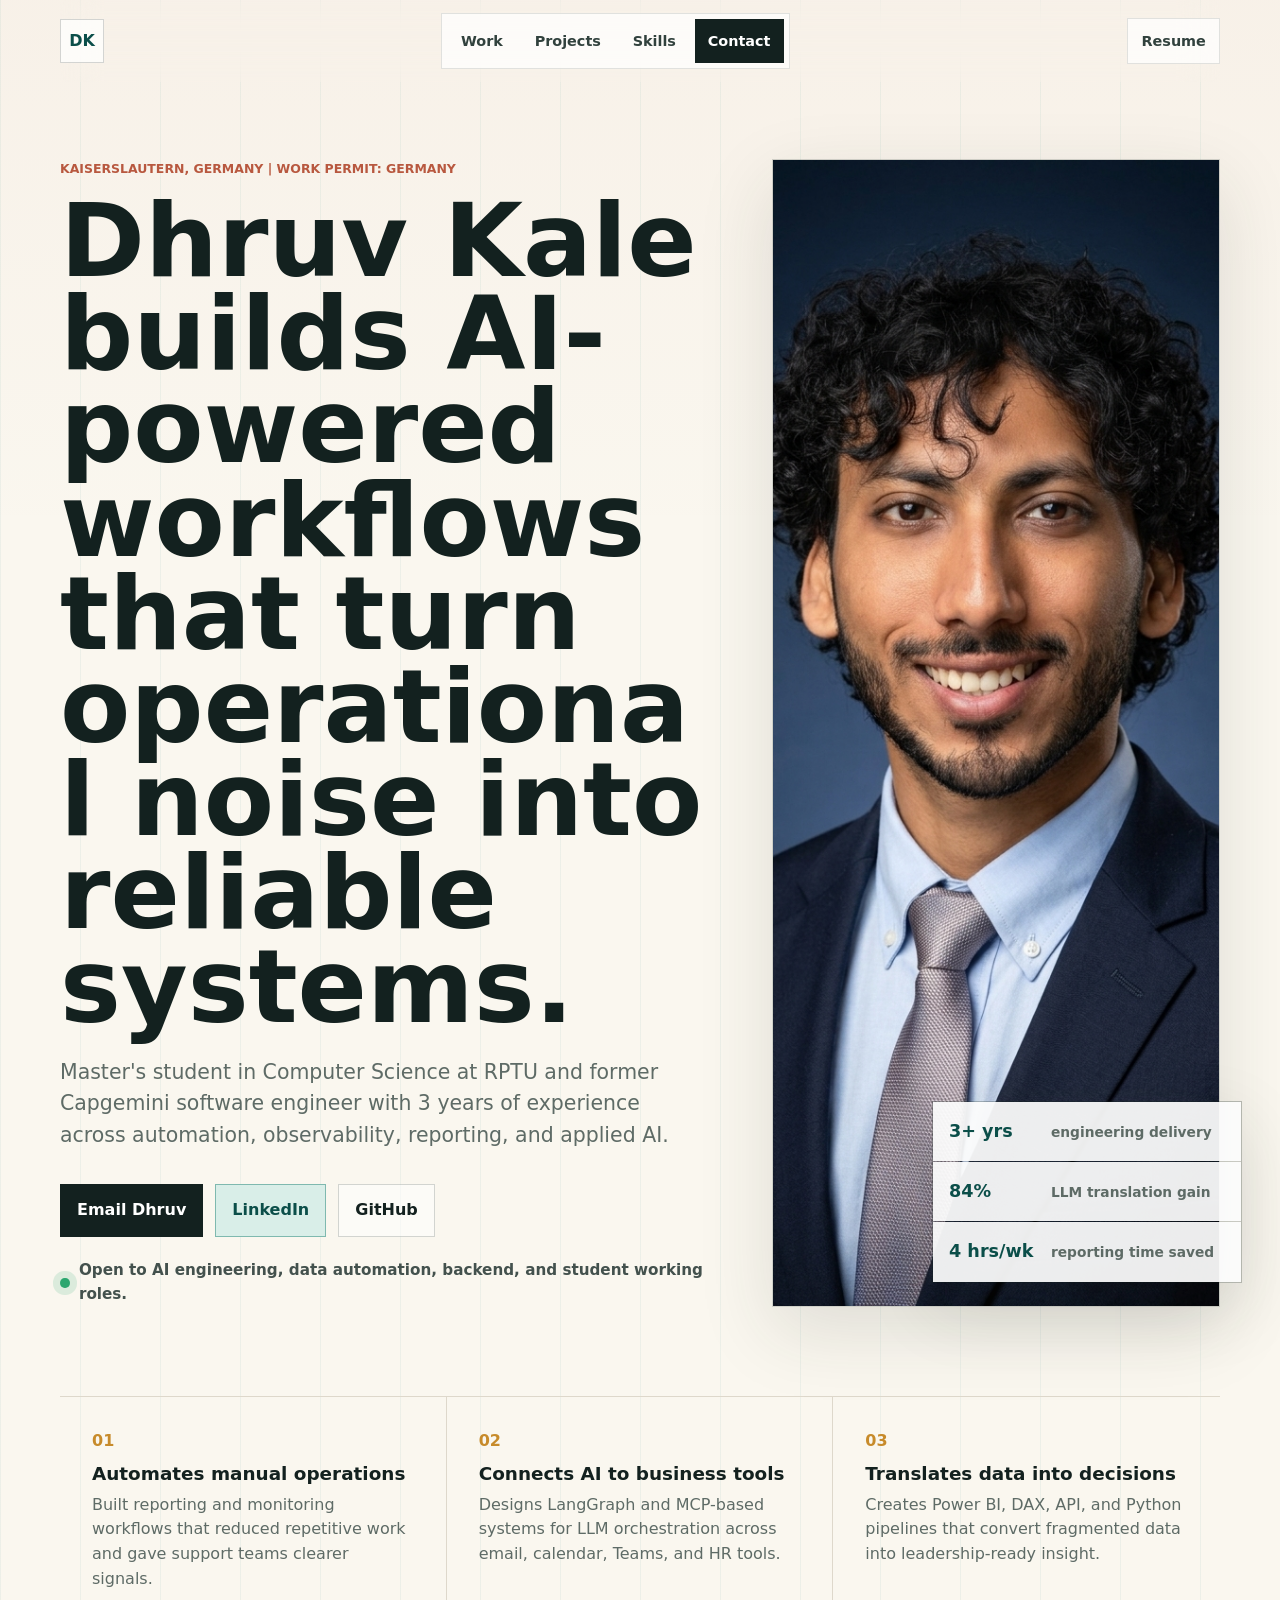
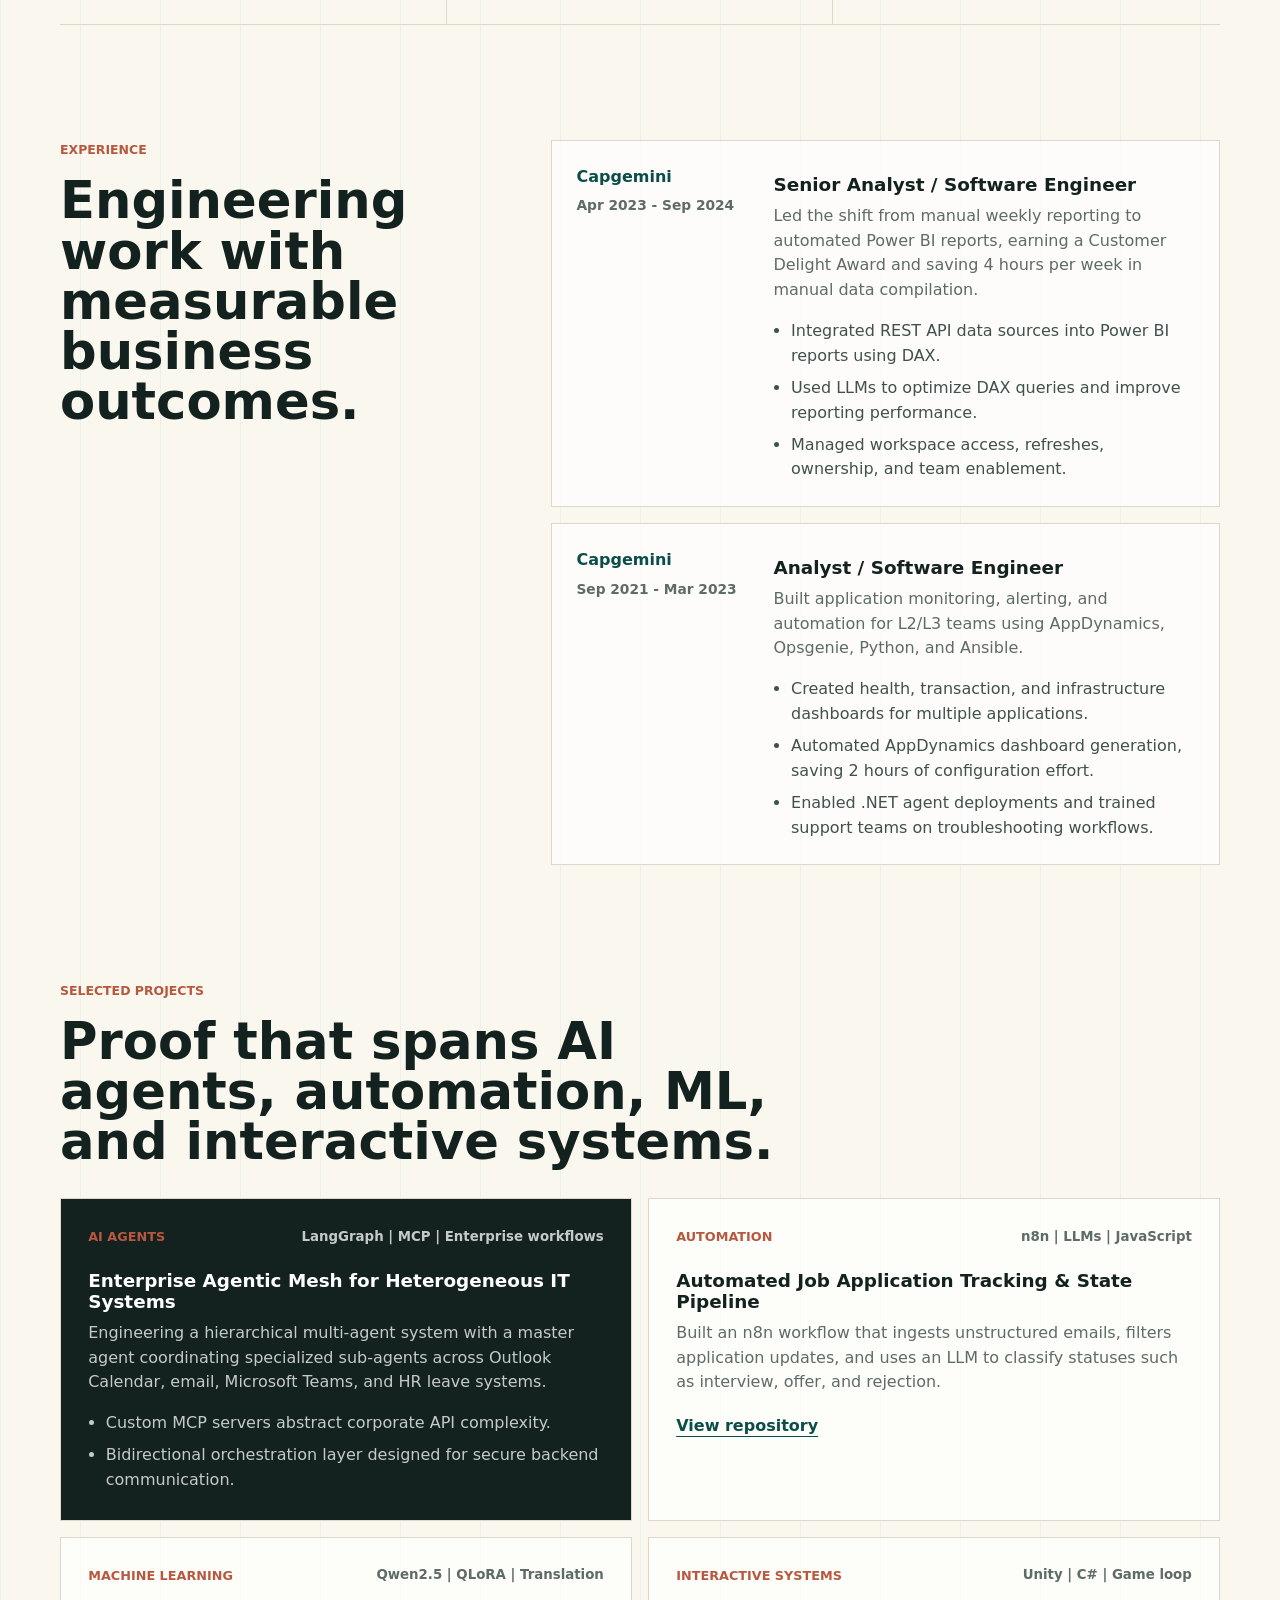
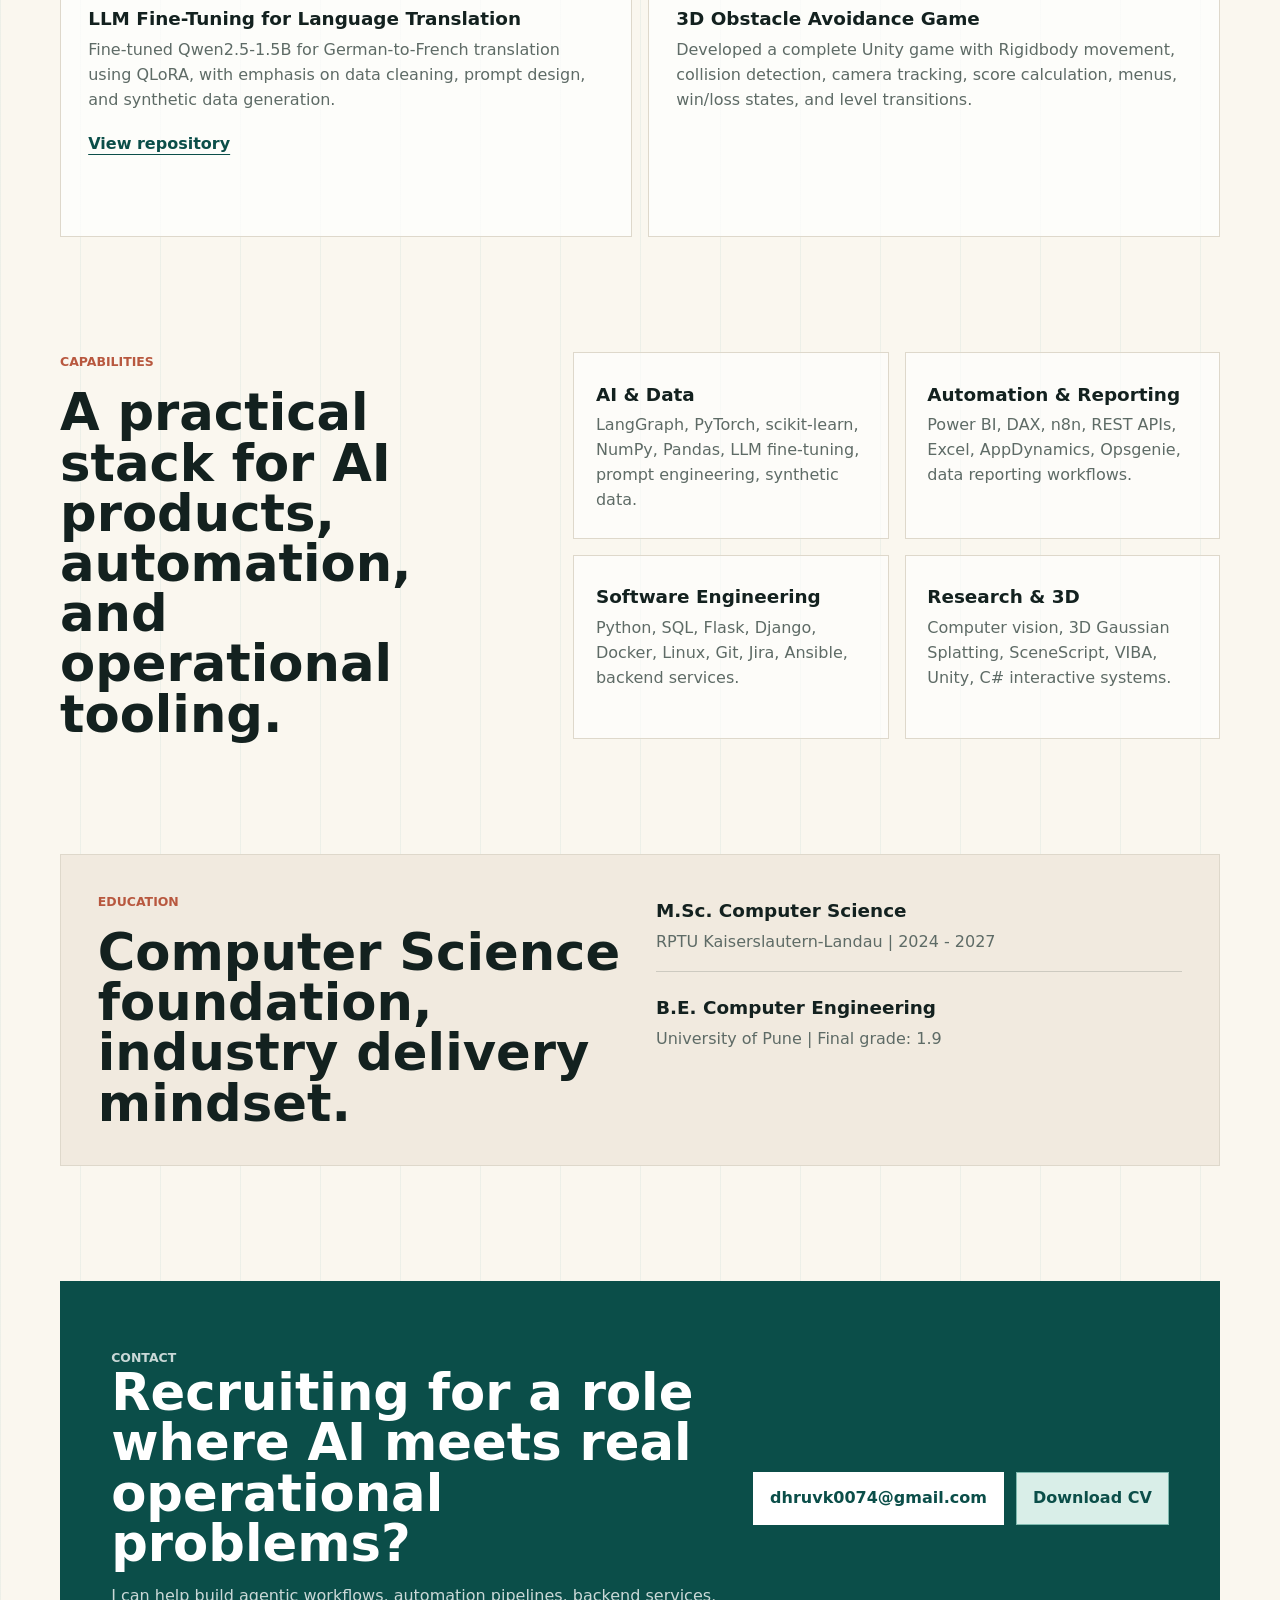
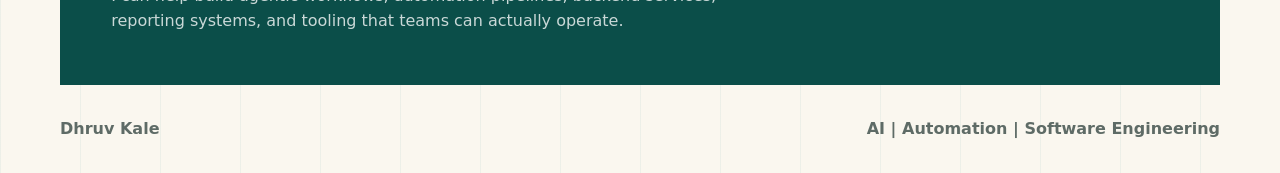
==== index.html @ b2b1ef91 "Add files via upload" ====
<!doctype html>
<html lang="en">
  <head>
    <meta charset="utf-8" />
    <meta name="viewport" content="width=device-width, initial-scale=1" />
    <meta
      name="description"
      content="Dhruv Kale portfolio: AI, automation, data reporting, and software engineering projects for recruiter review."
    />
    <title>Dhruv Kale | AI & Software Engineer</title>
    <link rel="stylesheet" href="./styles.css" />
  </head>
  <body>
    <header class="site-header">
      <a class="brand" href="#top" aria-label="Dhruv Kale home">
        <span>DK</span>
      </a>
      <nav class="nav-links" aria-label="Primary navigation">
        <a href="#work">Work</a>
        <a href="#projects">Projects</a>
        <a href="#skills">Skills</a>
        <a href="#contact">Contact</a>
      </nav>
      <a class="header-action" href="./assets/Dhruv_Kale_CV.pdf" download>Resume</a>
    </header>

    <main id="top">
      <section class="hero" aria-labelledby="hero-title">
        <div class="hero-copy">
          <p class="eyebrow">Kaiserslautern, Germany | Work permit: Germany</p>
          <h1 id="hero-title">Dhruv Kale builds AI-powered workflows that turn operational noise into reliable systems.</h1>
          <p class="hero-summary">
            Master's student in Computer Science at RPTU and former Capgemini software engineer with
            3 years of experience across automation, observability, reporting, and applied AI.
          </p>
          <div class="hero-actions" aria-label="Contact and portfolio actions">
            <a class="button primary" href="mailto:dhruvk0074@gmail.com">Email Dhruv</a>
            <a class="button secondary" href="https://www.linkedin.com/in/dhruv-kale99" target="_blank" rel="noreferrer">LinkedIn</a>
            <a class="button ghost" href="https://github.com/dhruvkale17" target="_blank" rel="noreferrer">GitHub</a>
          </div>
          <div class="availability">
            <span class="status-dot" aria-hidden="true"></span>
            Open to AI engineering, data automation, backend, and student working roles.
          </div>
        </div>

        <div class="hero-visual" aria-label="Portrait of Dhruv Kale">
          <img src="./assets/dhruv-kale-headshot.png" alt="Dhruv Kale professional portrait" />
          <div class="proof-strip" aria-label="Professional highlights">
            <div>
              <strong>3+ yrs</strong>
              <span>engineering delivery</span>
            </div>
            <div>
              <strong>84%</strong>
              <span>LLM translation gain</span>
            </div>
            <div>
              <strong>4 hrs/wk</strong>
              <span>reporting time saved</span>
            </div>
          </div>
        </div>
      </section>

      <section class="value-band" aria-label="Recruiter fit">
        <article>
          <span>01</span>
          <h2>Automates manual operations</h2>
          <p>Built reporting and monitoring workflows that reduced repetitive work and gave support teams clearer signals.</p>
        </article>
        <article>
          <span>02</span>
          <h2>Connects AI to business tools</h2>
          <p>Designs LangGraph and MCP-based systems for LLM orchestration across email, calendar, Teams, and HR tools.</p>
        </article>
        <article>
          <span>03</span>
          <h2>Translates data into decisions</h2>
          <p>Creates Power BI, DAX, API, and Python pipelines that convert fragmented data into leadership-ready insight.</p>
        </article>
      </section>

      <section id="work" class="section split-section">
        <div class="section-heading">
          <p class="eyebrow">Experience</p>
          <h2>Engineering work with measurable business outcomes.</h2>
        </div>
        <div class="timeline">
          <article class="timeline-item">
            <div class="timeline-meta">
              <span>Capgemini</span>
              <time>Apr 2023 - Sep 2024</time>
            </div>
            <div>
              <h3>Senior Analyst / Software Engineer</h3>
              <p>
                Led the shift from manual weekly reporting to automated Power BI reports, earning a
                Customer Delight Award and saving 4 hours per week in manual data compilation.
              </p>
              <ul>
                <li>Integrated REST API data sources into Power BI reports using DAX.</li>
                <li>Used LLMs to optimize DAX queries and improve reporting performance.</li>
                <li>Managed workspace access, refreshes, ownership, and team enablement.</li>
              </ul>
            </div>
          </article>
          <article class="timeline-item">
            <div class="timeline-meta">
              <span>Capgemini</span>
              <time>Sep 2021 - Mar 2023</time>
            </div>
            <div>
              <h3>Analyst / Software Engineer</h3>
              <p>
                Built application monitoring, alerting, and automation for L2/L3 teams using
                AppDynamics, Opsgenie, Python, and Ansible.
              </p>
              <ul>
                <li>Created health, transaction, and infrastructure dashboards for multiple applications.</li>
                <li>Automated AppDynamics dashboard generation, saving 2 hours of configuration effort.</li>
                <li>Enabled .NET agent deployments and trained support teams on troubleshooting workflows.</li>
              </ul>
            </div>
          </article>
        </div>
      </section>

      <section id="projects" class="section">
        <div class="section-heading compact">
          <p class="eyebrow">Selected projects</p>
          <h2>Proof that spans AI agents, automation, ML, and interactive systems.</h2>
        </div>
        <div class="project-grid">
          <article class="project-card featured">
            <div class="project-topline">
              <span>AI Agents</span>
              <small>LangGraph | MCP | Enterprise workflows</small>
            </div>
            <h3>Enterprise Agentic Mesh for Heterogeneous IT Systems</h3>
            <p>
              Engineering a hierarchical multi-agent system with a master agent coordinating specialized
              sub-agents across Outlook Calendar, email, Microsoft Teams, and HR leave systems.
            </p>
            <ul>
              <li>Custom MCP servers abstract corporate API complexity.</li>
              <li>Bidirectional orchestration layer designed for secure backend communication.</li>
            </ul>
          </article>

          <article class="project-card">
            <div class="project-topline">
              <span>Automation</span>
              <small>n8n | LLMs | JavaScript</small>
            </div>
            <h3>Automated Job Application Tracking & State Pipeline</h3>
            <p>
              Built an n8n workflow that ingests unstructured emails, filters application updates,
              and uses an LLM to classify statuses such as interview, offer, and rejection.
            </p>
            <a href="https://github.com/dhruvkale17/Automated-Job-Application-Tracking-n8n-AI" target="_blank" rel="noreferrer">View repository</a>
          </article>

          <article class="project-card">
            <div class="project-topline">
              <span>Machine Learning</span>
              <small>Qwen2.5 | QLoRA | Translation</small>
            </div>
            <h3>LLM Fine-Tuning for Language Translation</h3>
            <p>
              Fine-tuned Qwen2.5-1.5B for German-to-French translation using QLoRA, with emphasis on
              data cleaning, prompt design, and synthetic data generation.
            </p>
            <a href="https://github.com/dhruvkale17/Fine-tuning-LLM-for-language-translation" target="_blank" rel="noreferrer">View repository</a>
          </article>

          <article class="project-card">
            <div class="project-topline">
              <span>Interactive Systems</span>
              <small>Unity | C# | Game loop</small>
            </div>
            <h3>3D Obstacle Avoidance Game</h3>
            <p>
              Developed a complete Unity game with Rigidbody movement, collision detection, camera
              tracking, score calculation, menus, win/loss states, and level transitions.
            </p>
          </article>
        </div>
      </section>

      <section id="skills" class="section skills-section">
        <div class="section-heading">
          <p class="eyebrow">Capabilities</p>
          <h2>A practical stack for AI products, automation, and operational tooling.</h2>
        </div>
        <div class="skills-grid" aria-label="Skill groups">
          <article>
            <h3>AI & Data</h3>
            <p>LangGraph, PyTorch, scikit-learn, NumPy, Pandas, LLM fine-tuning, prompt engineering, synthetic data.</p>
          </article>
          <article>
            <h3>Automation & Reporting</h3>
            <p>Power BI, DAX, n8n, REST APIs, Excel, AppDynamics, Opsgenie, data reporting workflows.</p>
          </article>
          <article>
            <h3>Software Engineering</h3>
            <p>Python, SQL, Flask, Django, Docker, Linux, Git, Jira, Ansible, backend services.</p>
          </article>
          <article>
            <h3>Research & 3D</h3>
            <p>Computer vision, 3D Gaussian Splatting, SceneScript, VIBA, Unity, C# interactive systems.</p>
          </article>
        </div>
      </section>

      <section class="section education-section">
        <div class="education-panel">
          <div>
            <p class="eyebrow">Education</p>
            <h2>Computer Science foundation, industry delivery mindset.</h2>
          </div>
          <div class="education-list">
            <article>
              <h3>M.Sc. Computer Science</h3>
              <p>RPTU Kaiserslautern-Landau | 2024 - 2027</p>
            </article>
            <article>
              <h3>B.E. Computer Engineering</h3>
              <p>University of Pune | Final grade: 1.9</p>
            </article>
          </div>
        </div>
      </section>

      <section id="contact" class="contact-section">
        <div>
          <p class="eyebrow">Contact</p>
          <h2>Recruiting for a role where AI meets real operational problems?</h2>
          <p>
            I can help build agentic workflows, automation pipelines, backend services, reporting systems,
            and tooling that teams can actually operate.
          </p>
        </div>
        <div class="contact-actions">
          <a class="button primary" href="mailto:dhruvk0074@gmail.com">dhruvk0074@gmail.com</a>
          <a class="button secondary" href="./assets/Dhruv_Kale_CV.pdf" download>Download CV</a>
        </div>
      </section>
    </main>

    <footer class="site-footer">
      <span>Dhruv Kale</span>
      <span>AI | Automation | Software Engineering</span>
    </footer>

    <script src="./script.js"></script>
  </body>
</html>
---- styles.css ----
:root {
  --ink: #13211f;
  --muted: #5e6b66;
  --paper: #faf7ef;
  --panel: #ffffff;
  --line: #ded8cb;
  --teal: #0f766e;
  --teal-dark: #0b4e49;
  --clay: #b8583f;
  --gold: #c78b2b;
  --mint: #d9eee8;
  --shadow: 0 24px 70px rgba(38, 46, 42, 0.13);
}

* {
  box-sizing: border-box;
}

html {
  scroll-behavior: smooth;
}

body {
  margin: 0;
  font-family: system-ui, -apple-system, BlinkMacSystemFont, "Segoe UI", sans-serif;
  color: var(--ink);
  background:
    linear-gradient(90deg, rgba(15, 118, 110, 0.055) 1px, transparent 1px),
    linear-gradient(180deg, rgba(184, 88, 63, 0.04), transparent 34rem),
    var(--paper);
  background-size: 80px 80px, auto, auto;
  line-height: 1.55;
}

a {
  color: inherit;
  text-decoration: none;
}

img {
  display: block;
  max-width: 100%;
}

.site-header {
  position: sticky;
  top: 0;
  z-index: 20;
  display: flex;
  align-items: center;
  justify-content: space-between;
  gap: 1rem;
  width: min(1160px, calc(100% - 32px));
  min-height: 72px;
  margin: 0 auto;
  padding: 0.8rem 0;
  backdrop-filter: blur(18px);
}

.brand {
  display: grid;
  place-items: center;
  width: 44px;
  height: 44px;
  border: 1px solid rgba(19, 33, 31, 0.18);
  background: rgba(255, 255, 255, 0.74);
  font-weight: 800;
  color: var(--teal-dark);
}

.nav-links {
  display: flex;
  align-items: center;
  gap: 0.35rem;
  padding: 0.35rem;
  border: 1px solid rgba(19, 33, 31, 0.12);
  background: rgba(255, 255, 255, 0.72);
}

.nav-links a,
.header-action {
  padding: 0.65rem 0.82rem;
  font-size: 0.9rem;
  font-weight: 700;
  color: #31413d;
}

.nav-links a.active,
.nav-links a:hover,
.header-action:hover {
  background: var(--ink);
  color: white;
}

.header-action {
  border: 1px solid rgba(19, 33, 31, 0.12);
  background: rgba(255, 255, 255, 0.72);
}

.hero {
  display: grid;
  grid-template-columns: minmax(0, 1.1fr) minmax(320px, 0.76fr);
  gap: clamp(2rem, 5vw, 5.5rem);
  align-items: center;
  width: min(1160px, calc(100% - 32px));
  min-height: calc(100vh - 72px);
  margin: 0 auto;
  padding: clamp(2rem, 6vw, 5.5rem) 0 clamp(3rem, 7vw, 6rem);
}

.eyebrow {
  margin: 0 0 1rem;
  color: var(--clay);
  font-size: 0.78rem;
  font-weight: 800;
  letter-spacing: 0;
  text-transform: uppercase;
}

h1,
h2,
h3,
p {
  overflow-wrap: anywhere;
}

h1 {
  max-width: 820px;
  margin: 0;
  font-size: clamp(3rem, 8vw, 6.9rem);
  line-height: 0.91;
  letter-spacing: 0;
}

.hero-summary {
  max-width: 690px;
  margin: 1.5rem 0 0;
  color: var(--muted);
  font-size: clamp(1.04rem, 1.7vw, 1.28rem);
}

.hero-actions,
.contact-actions {
  display: flex;
  flex-wrap: wrap;
  gap: 0.75rem;
  margin-top: 2rem;
}

.button {
  display: inline-flex;
  align-items: center;
  justify-content: center;
  min-height: 48px;
  padding: 0.82rem 1rem;
  border: 1px solid var(--ink);
  font-weight: 800;
  transition: transform 180ms ease, box-shadow 180ms ease, background 180ms ease;
}

.button:hover {
  transform: translateY(-2px);
  box-shadow: 0 14px 34px rgba(19, 33, 31, 0.13);
}

.button.primary {
  background: var(--ink);
  color: white;
}

.button.secondary {
  background: var(--mint);
  border-color: #7fb9af;
  color: var(--teal-dark);
}

.button.ghost {
  background: rgba(255, 255, 255, 0.52);
  border-color: rgba(19, 33, 31, 0.18);
}

.availability {
  display: inline-flex;
  align-items: center;
  gap: 0.55rem;
  margin-top: 1.4rem;
  color: #43514d;
  font-size: 0.95rem;
  font-weight: 600;
}

.status-dot {
  width: 0.68rem;
  height: 0.68rem;
  border-radius: 50%;
  background: #2da66f;
  box-shadow: 0 0 0 7px rgba(45, 166, 111, 0.15);
}

.hero-visual {
  position: relative;
  align-self: stretch;
  min-height: 560px;
}

.hero-visual img {
  width: 100%;
  height: 100%;
  min-height: 560px;
  object-fit: cover;
  object-position: 54% 35%;
  border: 1px solid rgba(19, 33, 31, 0.18);
  box-shadow: var(--shadow);
}

.proof-strip {
  position: absolute;
  right: -22px;
  bottom: 24px;
  display: grid;
  gap: 1px;
  width: min(310px, 82%);
  border: 1px solid rgba(19, 33, 31, 0.12);
  background: rgba(19, 33, 31, 0.18);
  box-shadow: var(--shadow);
}

.proof-strip div {
  display: grid;
  grid-template-columns: 90px 1fr;
  gap: 0.75rem;
  align-items: baseline;
  padding: 1rem;
  background: rgba(255, 255, 255, 0.92);
}

.proof-strip strong {
  color: var(--teal-dark);
  font-size: 1.1rem;
}

.proof-strip span {
  color: var(--muted);
  font-size: 0.86rem;
  font-weight: 700;
}

.value-band,
.section,
.contact-section,
.site-footer {
  width: min(1160px, calc(100% - 32px));
  margin: 0 auto;
}

.value-band {
  display: grid;
  grid-template-columns: repeat(3, 1fr);
  border-top: 1px solid var(--line);
  border-bottom: 1px solid var(--line);
}

.value-band article {
  padding: clamp(1.3rem, 3vw, 2rem);
  border-right: 1px solid var(--line);
}

.value-band article:last-child {
  border-right: 0;
}

.value-band span {
  color: var(--gold);
  font-weight: 800;
}

.value-band h2,
.project-card h3,
.timeline-item h3,
.skills-grid h3,
.education-list h3 {
  margin: 0.55rem 0 0.55rem;
  font-size: 1.15rem;
  line-height: 1.15;
}

.value-band p,
.project-card p,
.timeline-item p,
.skills-grid p,
.education-list p,
.contact-section p {
  margin: 0;
  color: var(--muted);
}

.section {
  padding: clamp(4.5rem, 9vw, 8rem) 0 0;
}

.split-section {
  display: grid;
  grid-template-columns: 0.78fr 1.22fr;
  gap: clamp(2rem, 5vw, 5rem);
}

.section-heading {
  max-width: 520px;
}

.section-heading.compact {
  max-width: 760px;
  margin-bottom: 2rem;
}

.section-heading h2,
.education-panel h2,
.contact-section h2 {
  margin: 0;
  font-size: clamp(2rem, 4vw, 3.8rem);
  line-height: 0.98;
  letter-spacing: 0;
}

.timeline {
  display: grid;
  gap: 1rem;
}

.timeline-item {
  display: grid;
  grid-template-columns: 165px 1fr;
  gap: clamp(1rem, 3vw, 2rem);
  padding: 1.5rem;
  border: 1px solid var(--line);
  background: rgba(255, 255, 255, 0.68);
}

.timeline-meta {
  display: flex;
  flex-direction: column;
  gap: 0.35rem;
  color: var(--teal-dark);
  font-weight: 800;
}

.timeline-meta time {
  color: var(--muted);
  font-size: 0.86rem;
  font-weight: 700;
}

ul {
  margin: 1rem 0 0;
  padding-left: 1.1rem;
  color: #40514d;
}

li + li {
  margin-top: 0.45rem;
}

.project-grid {
  display: grid;
  grid-template-columns: repeat(2, minmax(0, 1fr));
  gap: 1rem;
}

.project-card {
  min-height: 300px;
  padding: clamp(1.25rem, 2.5vw, 1.7rem);
  border: 1px solid var(--line);
  background: rgba(255, 255, 255, 0.72);
  transition: transform 180ms ease, box-shadow 180ms ease, border-color 180ms ease;
}

.project-card:hover {
  transform: translateY(-4px);
  border-color: rgba(15, 118, 110, 0.35);
  box-shadow: 0 22px 60px rgba(38, 46, 42, 0.11);
}

.project-card.featured {
  background: var(--ink);
  color: white;
}

.project-card.featured p,
.project-card.featured li,
.project-card.featured small {
  color: rgba(255, 255, 255, 0.76);
}

.project-topline {
  display: flex;
  flex-wrap: wrap;
  align-items: center;
  justify-content: space-between;
  gap: 0.75rem;
  margin-bottom: 1.4rem;
}

.project-topline span {
  color: var(--clay);
  font-size: 0.8rem;
  font-weight: 900;
  text-transform: uppercase;
}

.project-topline small {
  color: var(--muted);
  font-weight: 700;
}

.project-card a {
  display: inline-block;
  margin-top: 1.2rem;
  color: var(--teal-dark);
  font-weight: 900;
  text-decoration: underline;
  text-underline-offset: 5px;
}

.skills-section {
  display: grid;
  grid-template-columns: 0.82fr 1.18fr;
  gap: clamp(2rem, 5vw, 5rem);
}

.skills-grid {
  display: grid;
  grid-template-columns: repeat(2, minmax(0, 1fr));
  gap: 1rem;
}

.skills-grid article {
  min-height: 180px;
  padding: 1.35rem;
  border: 1px solid var(--line);
  background: rgba(255, 255, 255, 0.64);
}

.education-panel {
  display: grid;
  grid-template-columns: 1fr 1fr;
  gap: 2rem;
  align-items: start;
  padding: clamp(1.6rem, 4vw, 2.3rem);
  border: 1px solid var(--line);
  background: #f1eadf;
}

.education-list {
  display: grid;
  gap: 1rem;
}

.education-list article {
  padding-bottom: 1rem;
  border-bottom: 1px solid rgba(19, 33, 31, 0.16);
}

.education-list article:last-child {
  padding-bottom: 0;
  border-bottom: 0;
}

.contact-section {
  display: grid;
  grid-template-columns: 1fr auto;
  gap: 2rem;
  align-items: center;
  margin-top: clamp(4.5rem, 9vw, 8rem);
  padding: clamp(2rem, 5vw, 3.2rem);
  background: var(--teal-dark);
  color: white;
}

.contact-section .eyebrow,
.contact-section p {
  color: rgba(255, 255, 255, 0.78);
}

.contact-section p {
  max-width: 700px;
  margin-top: 1rem;
}

.contact-section .button.primary {
  background: white;
  color: var(--teal-dark);
  border-color: white;
}

.site-footer {
  display: flex;
  justify-content: space-between;
  gap: 1rem;
  padding: 2rem 0;
  color: var(--muted);
  font-weight: 700;
}

@media (max-width: 900px) {
  .site-header {
    min-height: auto;
  }

  .nav-links {
    display: none;
  }

  .hero,
  .split-section,
  .skills-section,
  .education-panel,
  .contact-section {
    grid-template-columns: 1fr;
  }

  .hero {
    min-height: auto;
  }

  .hero-visual,
  .hero-visual img {
    min-height: min(520px, 92vw);
  }

  .proof-strip {
    right: 14px;
  }

  .value-band,
  .project-grid,
  .skills-grid {
    grid-template-columns: 1fr;
  }

  .value-band article {
    border-right: 0;
    border-bottom: 1px solid var(--line);
  }

  .value-band article:last-child {
    border-bottom: 0;
  }

  .timeline-item {
    grid-template-columns: 1fr;
  }

  .contact-actions {
    margin-top: 0;
  }
}

@media (max-width: 520px) {
  .site-header,
  .hero,
  .value-band,
  .section,
  .contact-section,
  .site-footer {
    width: min(100% - 24px, 1160px);
  }

  h1 {
    font-size: clamp(2.45rem, 13vw, 4.05rem);
  }

  .header-action,
  .nav-links a {
    font-size: 0.84rem;
  }

  .hero-actions,
  .contact-actions,
  .site-footer {
    flex-direction: column;
    align-items: stretch;
  }

  .button {
    width: 100%;
  }

  .proof-strip {
    position: static;
    width: 100%;
    margin-top: 0.75rem;
  }

  .proof-strip div {
    grid-template-columns: 1fr;
    gap: 0.1rem;
  }
}
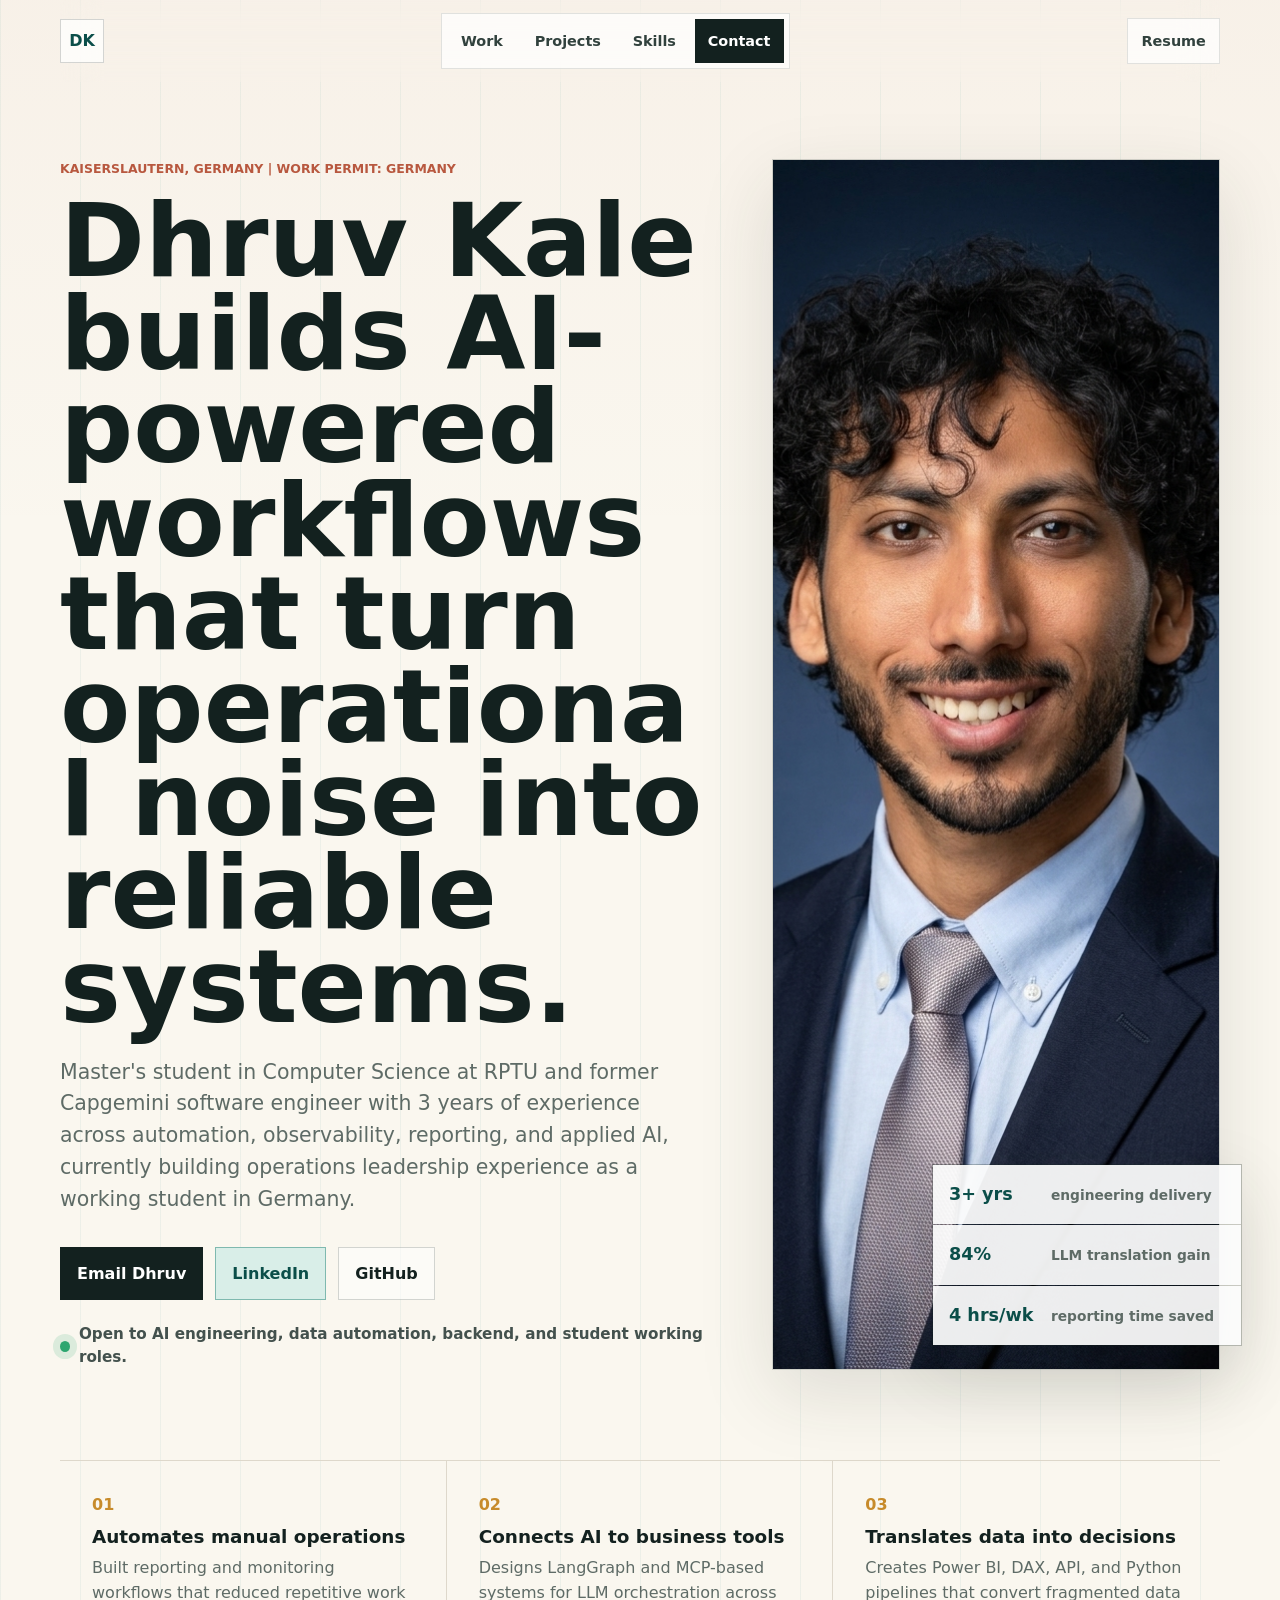
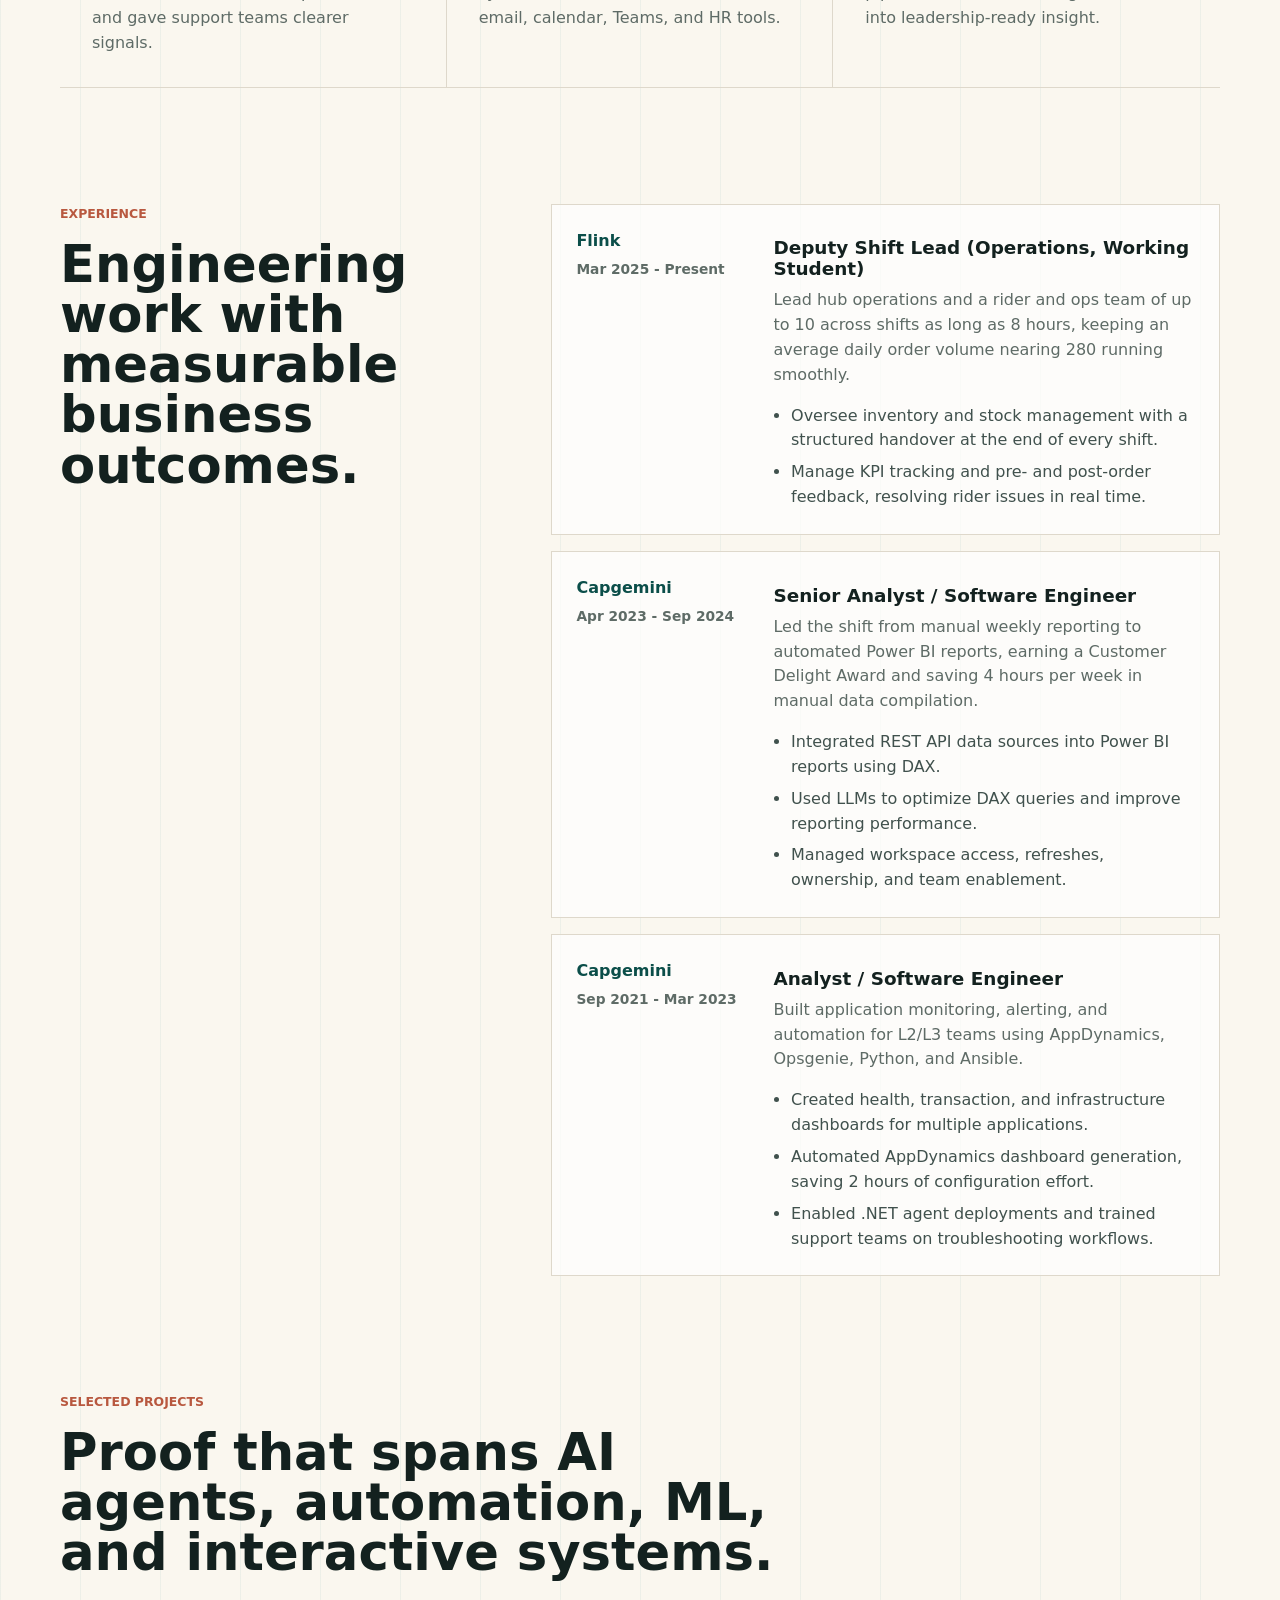
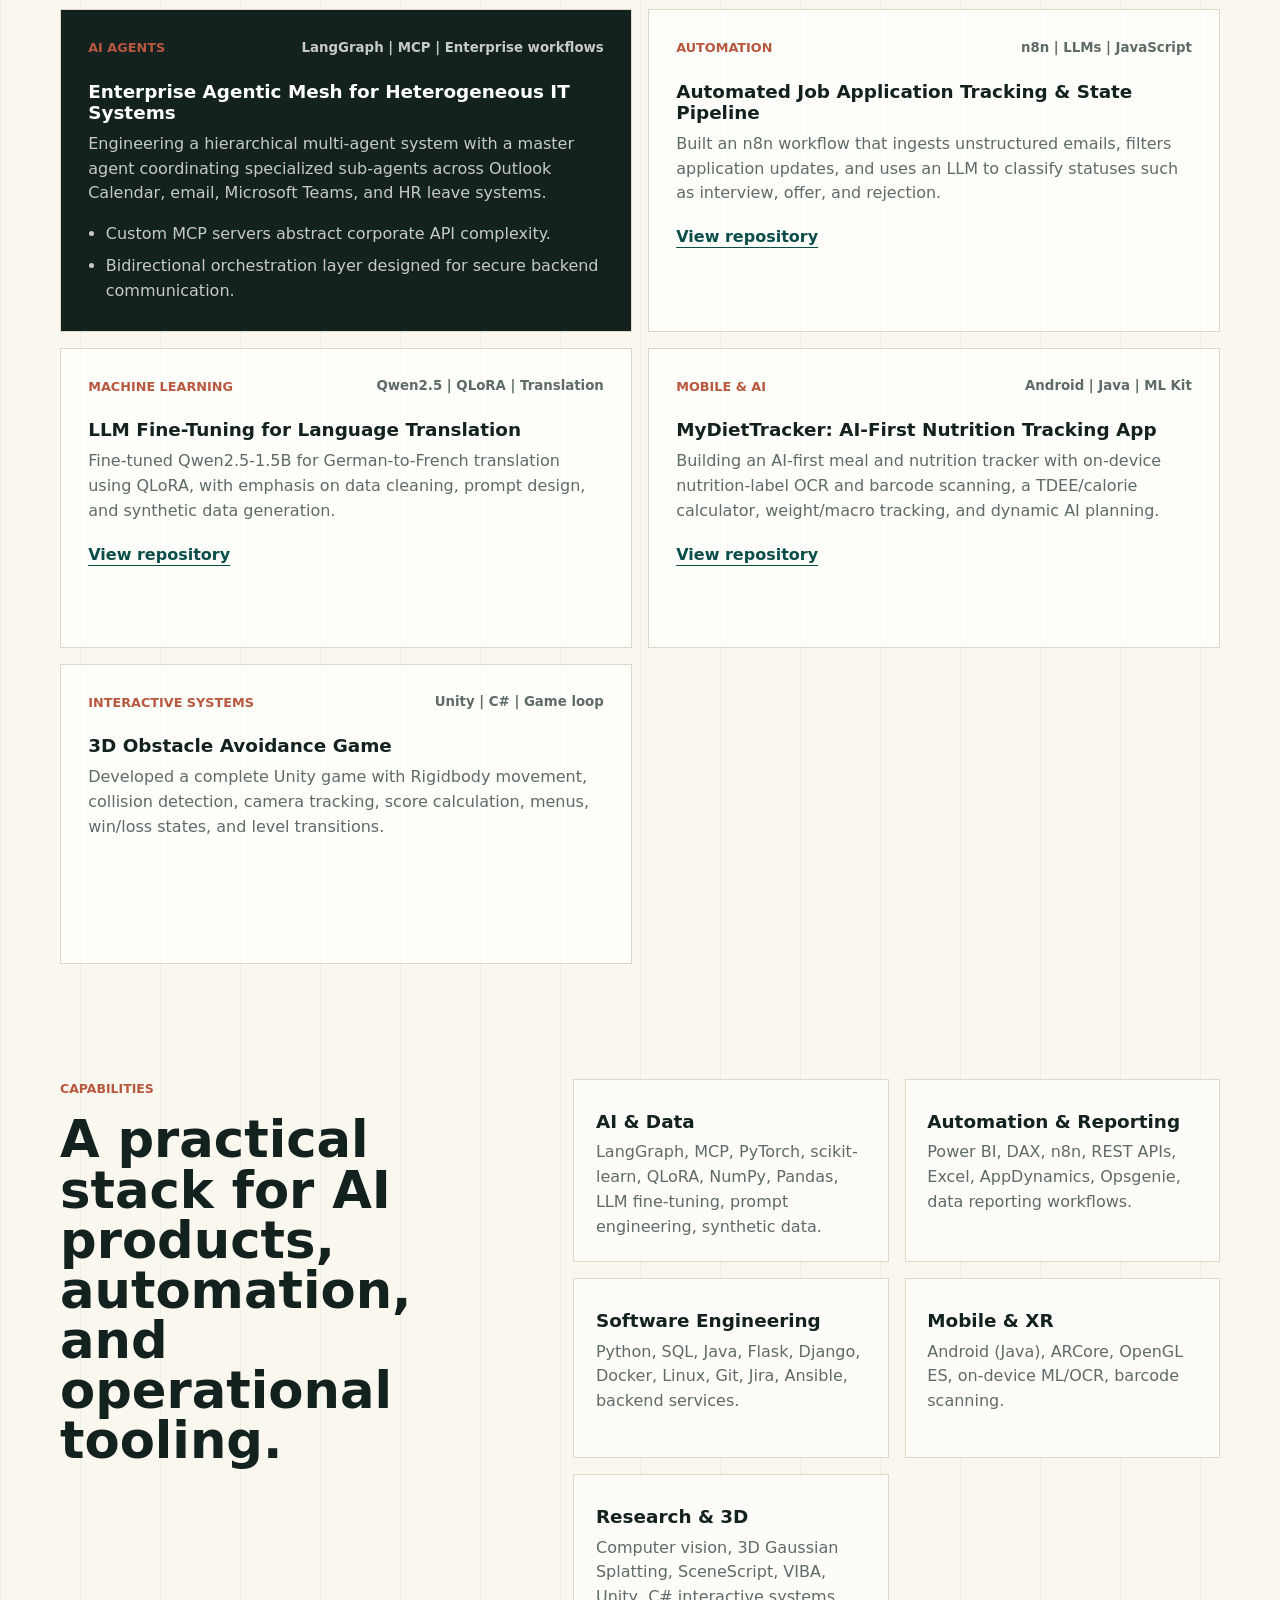
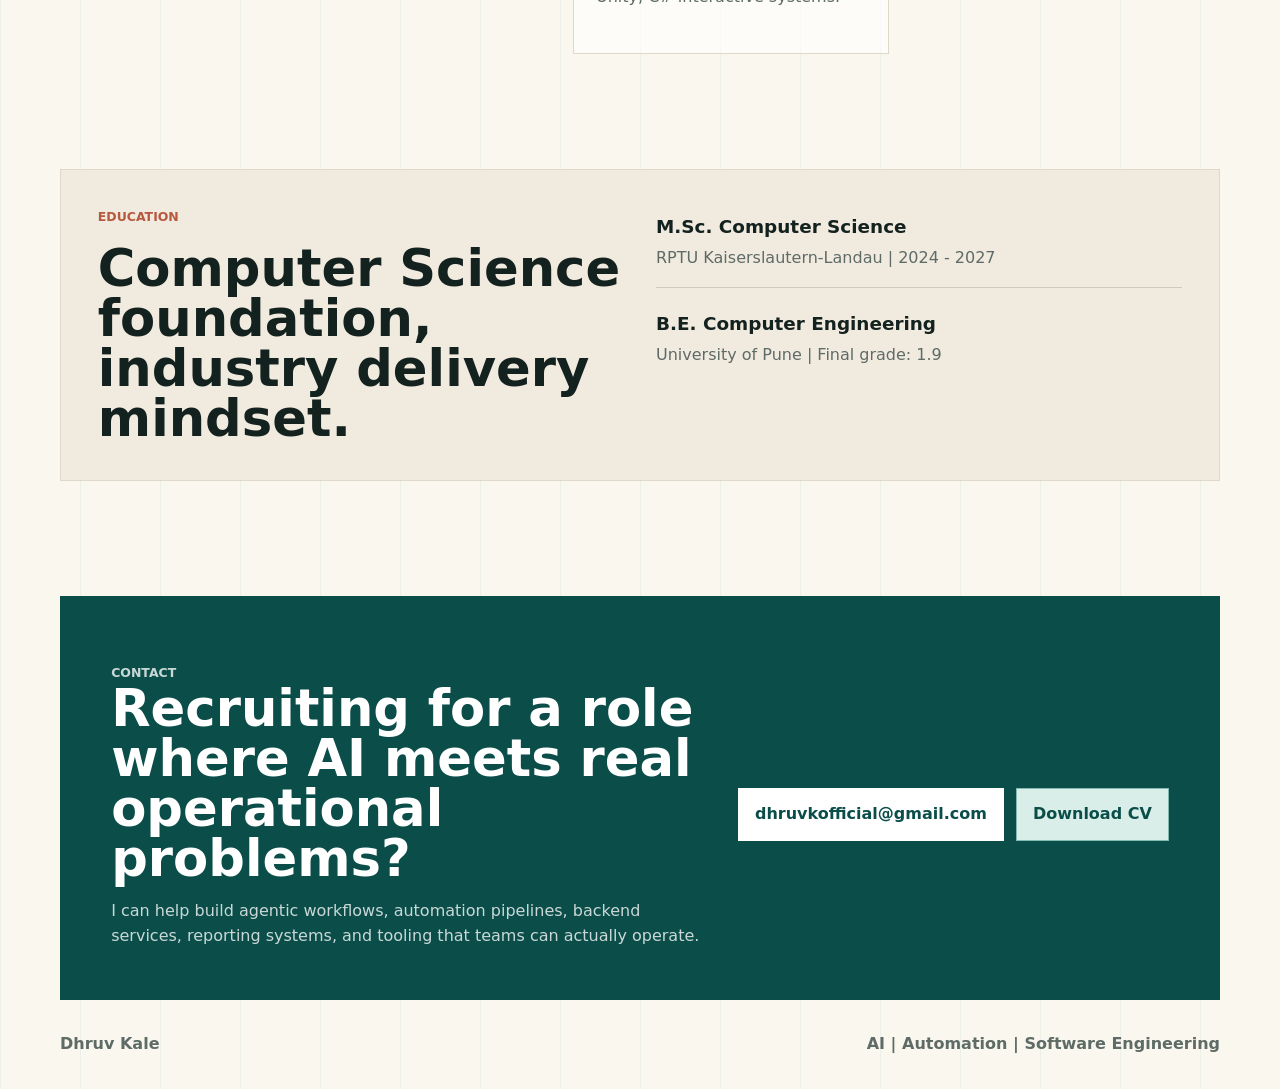
==== commit b799f99d: "Sync site with latest resume: add Flink role, MyDietTracker project, skills - Add Flink Deputy Shift" ====
--- a/index.html
+++ b/index.html
@@ -8,6 +8,13 @@
       content="Dhruv Kale portfolio: AI, automation, data reporting, and software engineering projects for recruiter review."
     />
     <title>Dhruv Kale | AI & Software Engineer</title>
+    <script async src="https://www.googletagmanager.com/gtag/js?id=G-PNPXZGEZJQ"></script>
+    <script>
+      window.dataLayer = window.dataLayer || [];
+      function gtag(){dataLayer.push(arguments);}
+      gtag("js", new Date());
+      gtag("config", "G-PNPXZGEZJQ");
+    </script>
     <link rel="stylesheet" href="./styles.css" />
   </head>
   <body>
@@ -21,7 +28,13 @@
         <a href="#skills">Skills</a>
         <a href="#contact">Contact</a>
       </nav>
-      <a class="header-action" href="./assets/Dhruv_Kale_CV.pdf" download>Resume</a>
+      <a
+        class="header-action"
+        href="./assets/Dhruv_Kale_Software_Engineer_CV.pdf"
+        download
+        data-track="resume_download"
+        data-track-label="header_resume"
+      >Resume</a>
     </header>
 
     <main id="top">
@@ -31,12 +44,32 @@
           <h1 id="hero-title">Dhruv Kale builds AI-powered workflows that turn operational noise into reliable systems.</h1>
           <p class="hero-summary">
             Master's student in Computer Science at RPTU and former Capgemini software engineer with
-            3 years of experience across automation, observability, reporting, and applied AI.
+            3 years of experience across automation, observability, reporting, and applied AI, currently
+            building operations leadership experience as a working student in Germany.
           </p>
           <div class="hero-actions" aria-label="Contact and portfolio actions">
-            <a class="button primary" href="mailto:dhruvk0074@gmail.com">Email Dhruv</a>
-            <a class="button secondary" href="https://www.linkedin.com/in/dhruv-kale99" target="_blank" rel="noreferrer">LinkedIn</a>
-            <a class="button ghost" href="https://github.com/dhruvkale17" target="_blank" rel="noreferrer">GitHub</a>
+            <a
+              class="button primary"
+              href="mailto:dhruvkofficial@gmail.com"
+              data-track="email_click"
+              data-track-label="hero_email"
+            >Email Dhruv</a>
+            <a
+              class="button secondary"
+              href="https://www.linkedin.com/in/dhruv-kale99"
+              target="_blank"
+              rel="noreferrer"
+              data-track="linkedin_click"
+              data-track-label="hero_linkedin"
+            >LinkedIn</a>
+            <a
+              class="button ghost"
+              href="https://github.com/dhruvkale17"
+              target="_blank"
+              rel="noreferrer"
+              data-track="github_click"
+              data-track-label="hero_github"
+            >GitHub</a>
           </div>
           <div class="availability">
             <span class="status-dot" aria-hidden="true"></span>
@@ -89,6 +122,23 @@
         <div class="timeline">
           <article class="timeline-item">
             <div class="timeline-meta">
+              <span>Flink</span>
+              <time>Mar 2025 - Present</time>
+            </div>
+            <div>
+              <h3>Deputy Shift Lead (Operations, Working Student)</h3>
+              <p>
+                Lead hub operations and a rider and ops team of up to 10 across shifts as long as 8 hours,
+                keeping an average daily order volume nearing 280 running smoothly.
+              </p>
+              <ul>
+                <li>Oversee inventory and stock management with a structured handover at the end of every shift.</li>
+                <li>Manage KPI tracking and pre- and post-order feedback, resolving rider issues in real time.</li>
+              </ul>
+            </div>
+          </article>
+          <article class="timeline-item">
+            <div class="timeline-meta">
               <span>Capgemini</span>
               <time>Apr 2023 - Sep 2024</time>
             </div>
@@ -158,7 +208,13 @@
               Built an n8n workflow that ingests unstructured emails, filters application updates,
               and uses an LLM to classify statuses such as interview, offer, and rejection.
             </p>
-            <a href="https://github.com/dhruvkale17/Automated-Job-Application-Tracking-n8n-AI" target="_blank" rel="noreferrer">View repository</a>
+            <a
+              href="https://github.com/dhruvkale17/Automated-Job-Application-Tracking-n8n-AI"
+              target="_blank"
+              rel="noreferrer"
+              data-track="project_click"
+              data-track-label="job_application_tracking_repo"
+            >View repository</a>
           </article>
 
           <article class="project-card">
@@ -171,7 +227,32 @@
               Fine-tuned Qwen2.5-1.5B for German-to-French translation using QLoRA, with emphasis on
               data cleaning, prompt design, and synthetic data generation.
             </p>
-            <a href="https://github.com/dhruvkale17/Fine-tuning-LLM-for-language-translation" target="_blank" rel="noreferrer">View repository</a>
+            <a
+              href="https://github.com/dhruvkale17/Fine-tuning-LLM-for-language-translation"
+              target="_blank"
+              rel="noreferrer"
+              data-track="project_click"
+              data-track-label="llm_translation_repo"
+            >View repository</a>
+          </article>
+
+          <article class="project-card">
+            <div class="project-topline">
+              <span>Mobile & AI</span>
+              <small>Android | Java | ML Kit</small>
+            </div>
+            <h3>MyDietTracker: AI-First Nutrition Tracking App</h3>
+            <p>
+              Building an AI-first meal and nutrition tracker with on-device nutrition-label OCR and
+              barcode scanning, a TDEE/calorie calculator, weight/macro tracking, and dynamic AI planning.
+            </p>
+            <a
+              href="https://github.com/dhruvkale17/MyDietTracker"
+              target="_blank"
+              rel="noreferrer"
+              data-track="project_click"
+              data-track-label="mydiettracker_repo"
+            >View repository</a>
           </article>
 
           <article class="project-card">
@@ -196,7 +277,7 @@
         <div class="skills-grid" aria-label="Skill groups">
           <article>
             <h3>AI & Data</h3>
-            <p>LangGraph, PyTorch, scikit-learn, NumPy, Pandas, LLM fine-tuning, prompt engineering, synthetic data.</p>
+            <p>LangGraph, MCP, PyTorch, scikit-learn, QLoRA, NumPy, Pandas, LLM fine-tuning, prompt engineering, synthetic data.</p>
           </article>
           <article>
             <h3>Automation & Reporting</h3>
@@ -204,7 +285,11 @@
           </article>
           <article>
             <h3>Software Engineering</h3>
-            <p>Python, SQL, Flask, Django, Docker, Linux, Git, Jira, Ansible, backend services.</p>
+            <p>Python, SQL, Java, Flask, Django, Docker, Linux, Git, Jira, Ansible, backend services.</p>
+          </article>
+          <article>
+            <h3>Mobile & XR</h3>
+            <p>Android (Java), ARCore, OpenGL ES, on-device ML/OCR, barcode scanning.</p>
           </article>
           <article>
             <h3>Research & 3D</h3>
@@ -242,8 +327,19 @@
           </p>
         </div>
         <div class="contact-actions">
-          <a class="button primary" href="mailto:dhruvk0074@gmail.com">dhruvk0074@gmail.com</a>
-          <a class="button secondary" href="./assets/Dhruv_Kale_CV.pdf" download>Download CV</a>
+          <a
+            class="button primary"
+            href="mailto:dhruvkofficial@gmail.com"
+            data-track="email_click"
+            data-track-label="contact_email"
+          >dhruvkofficial@gmail.com</a>
+          <a
+            class="button secondary"
+            href="./assets/Dhruv_Kale_Software_Engineer_CV.pdf"
+            download
+            data-track="resume_download"
+            data-track-label="contact_resume"
+          >Download CV</a>
         </div>
       </section>
     </main>
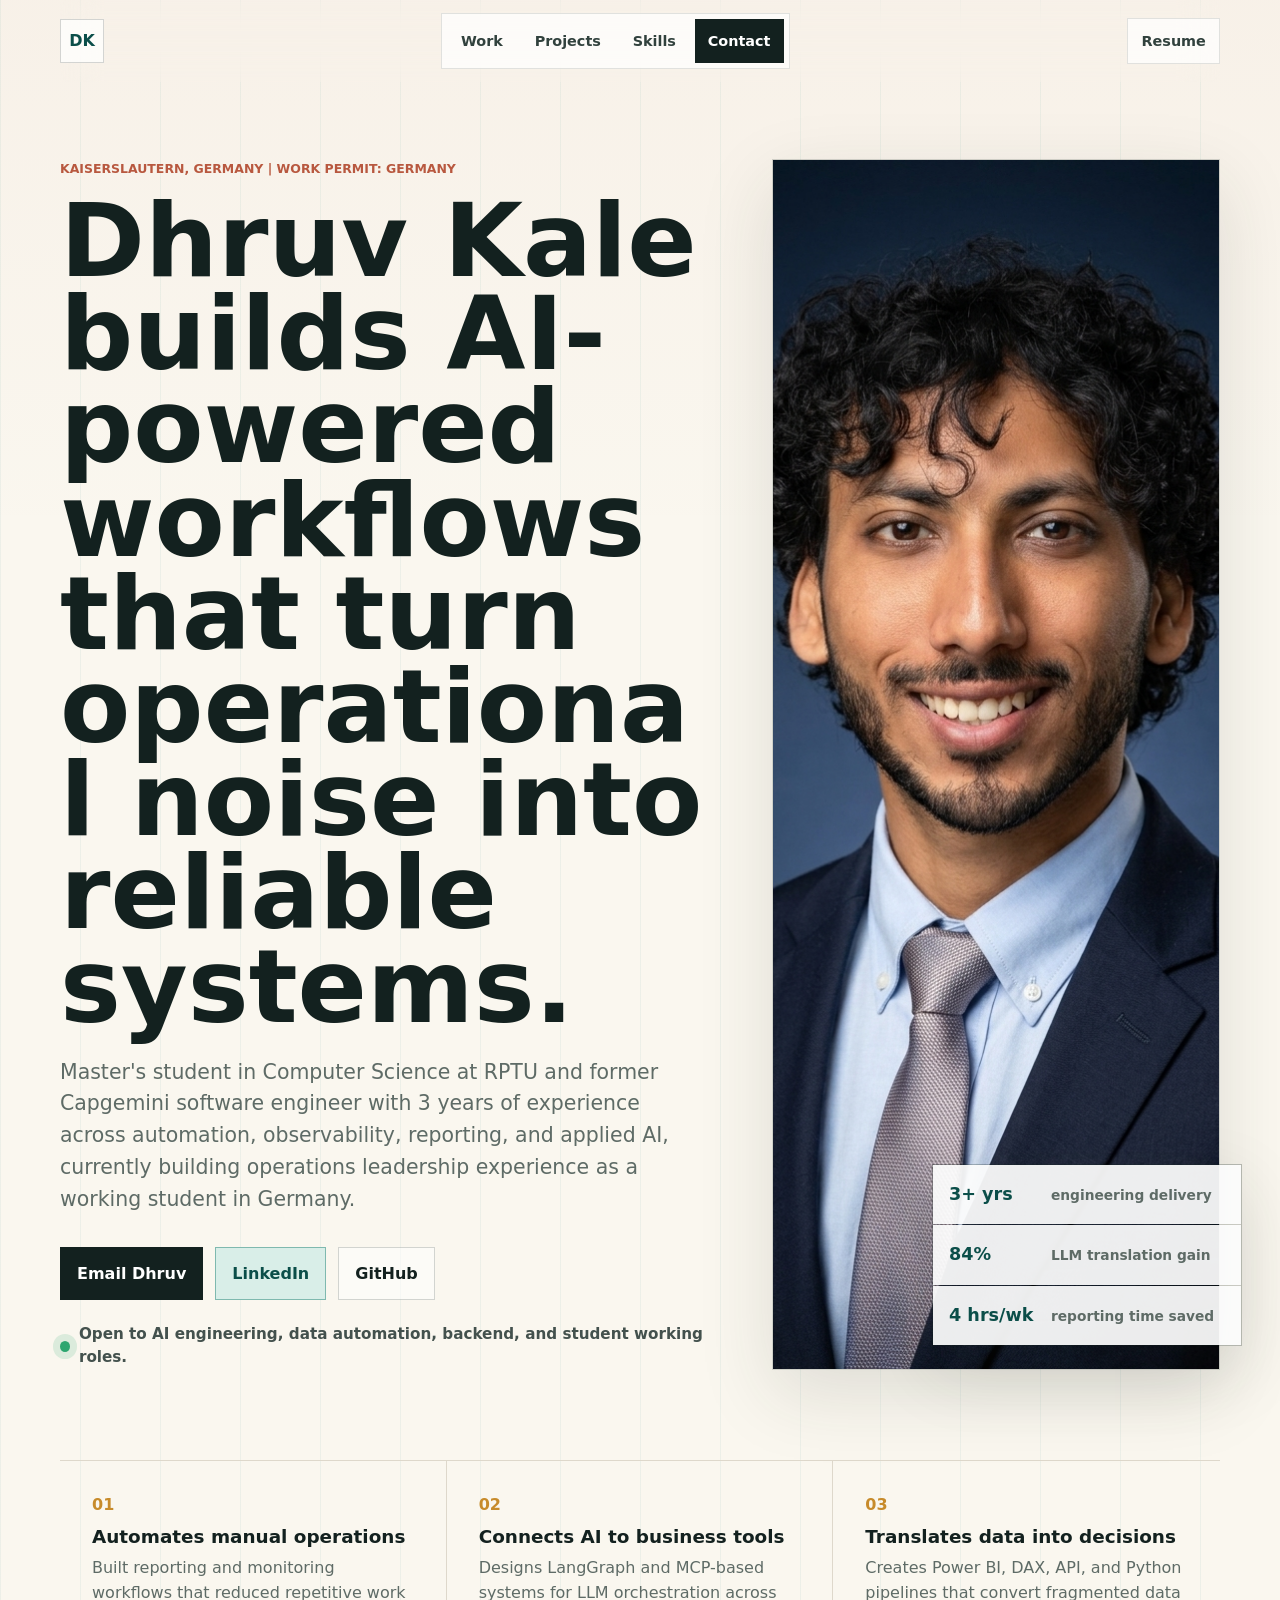
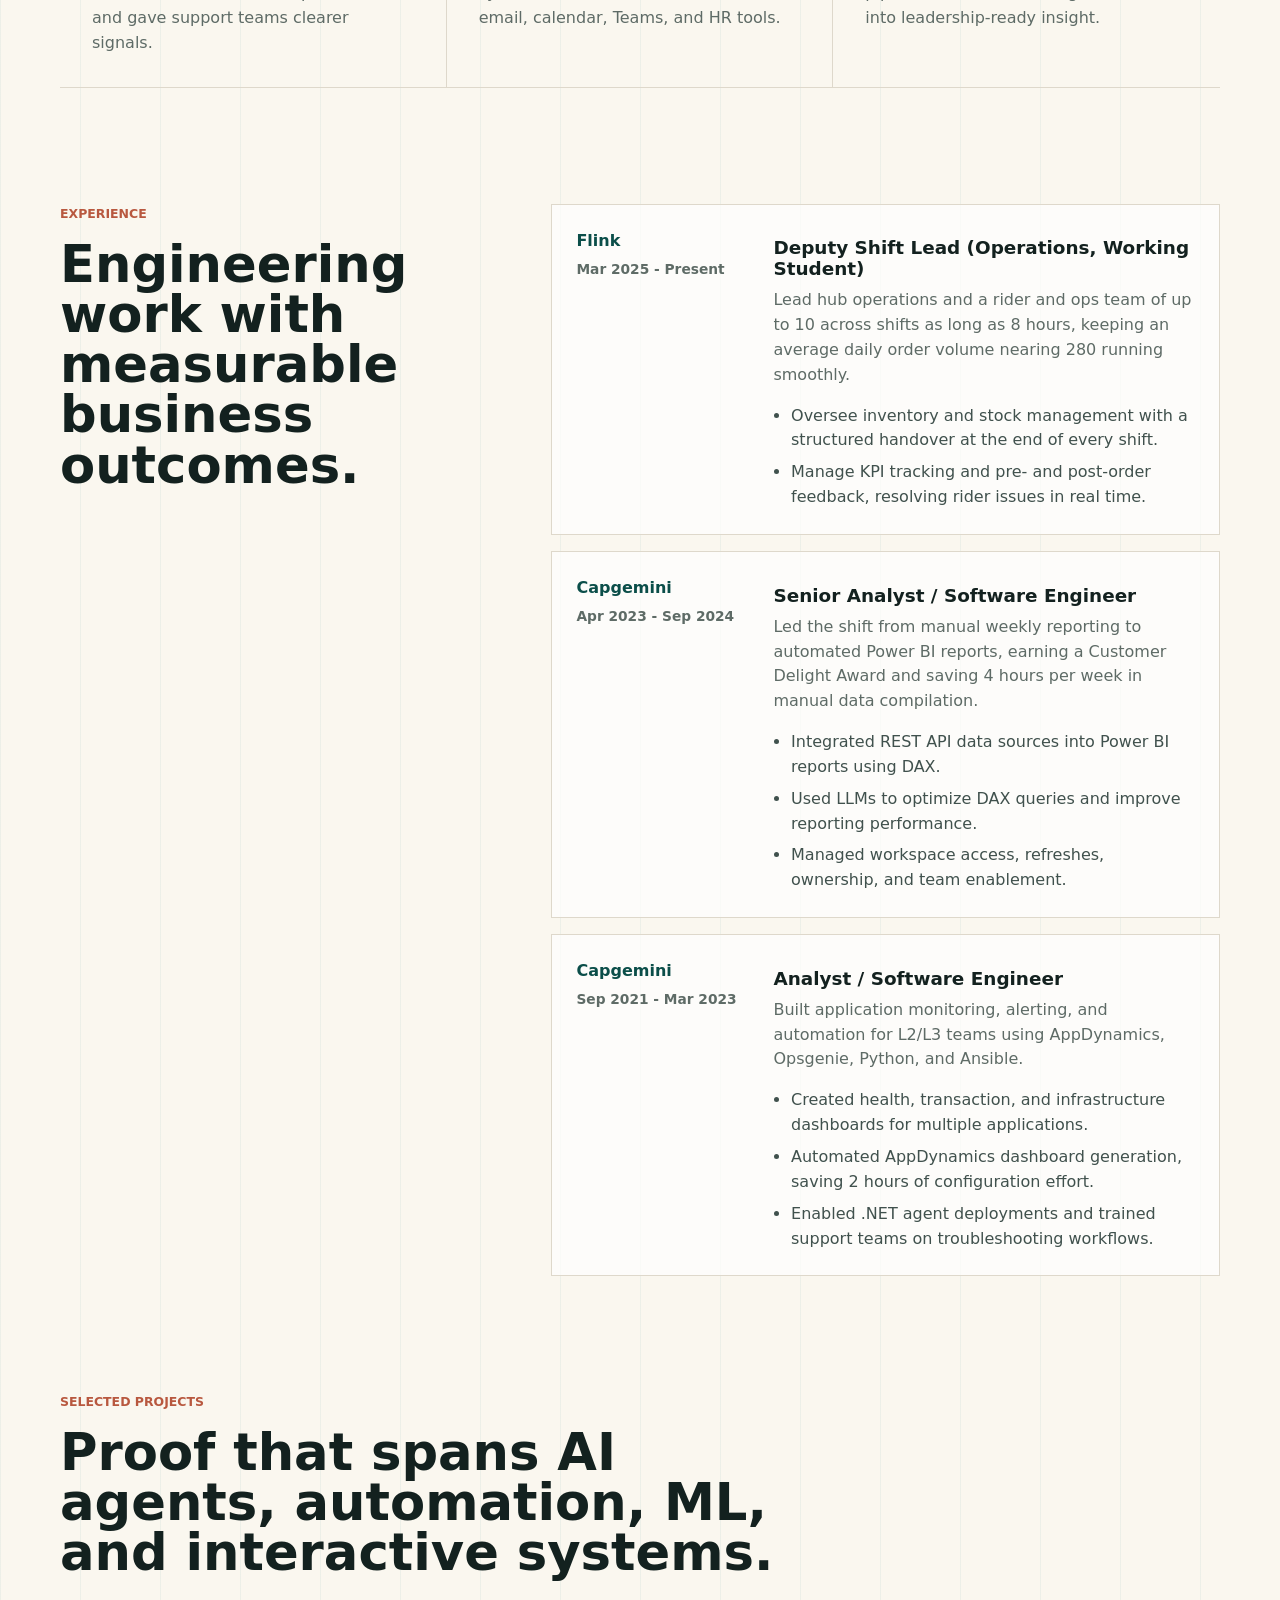
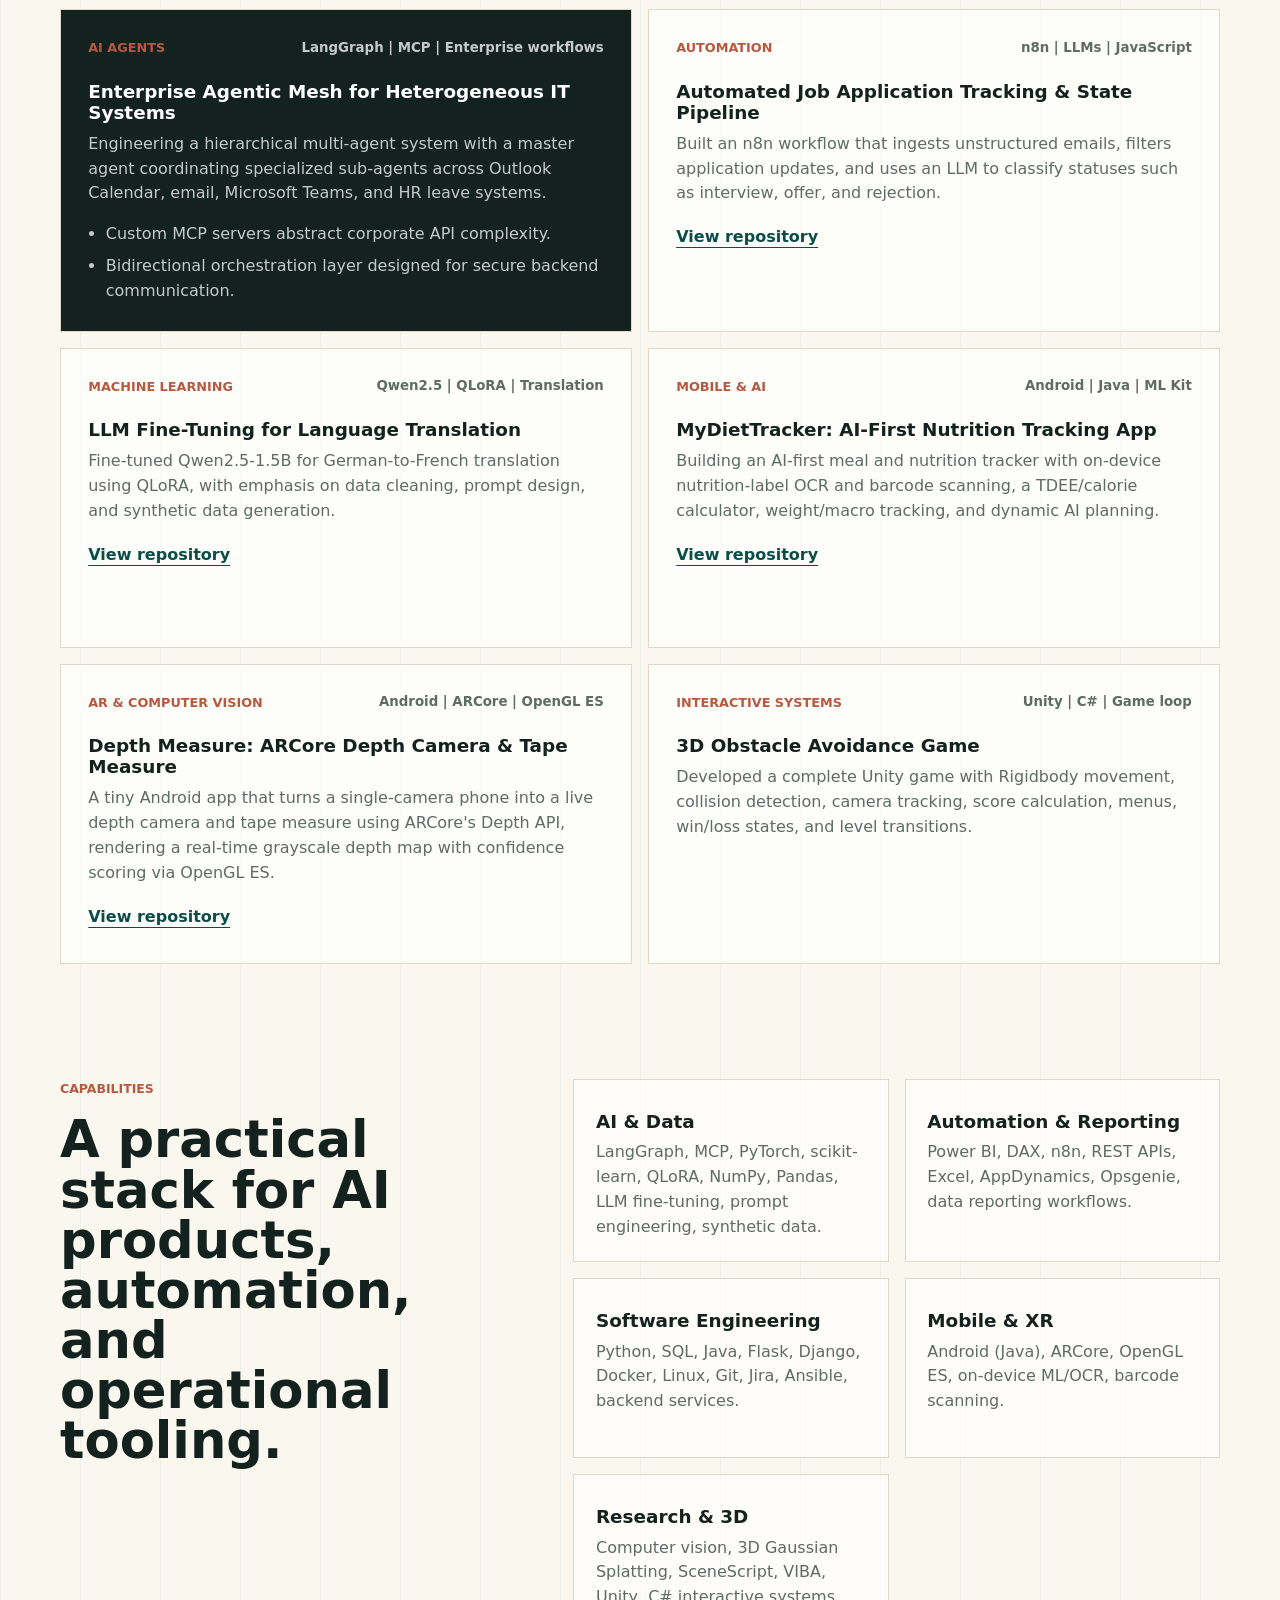
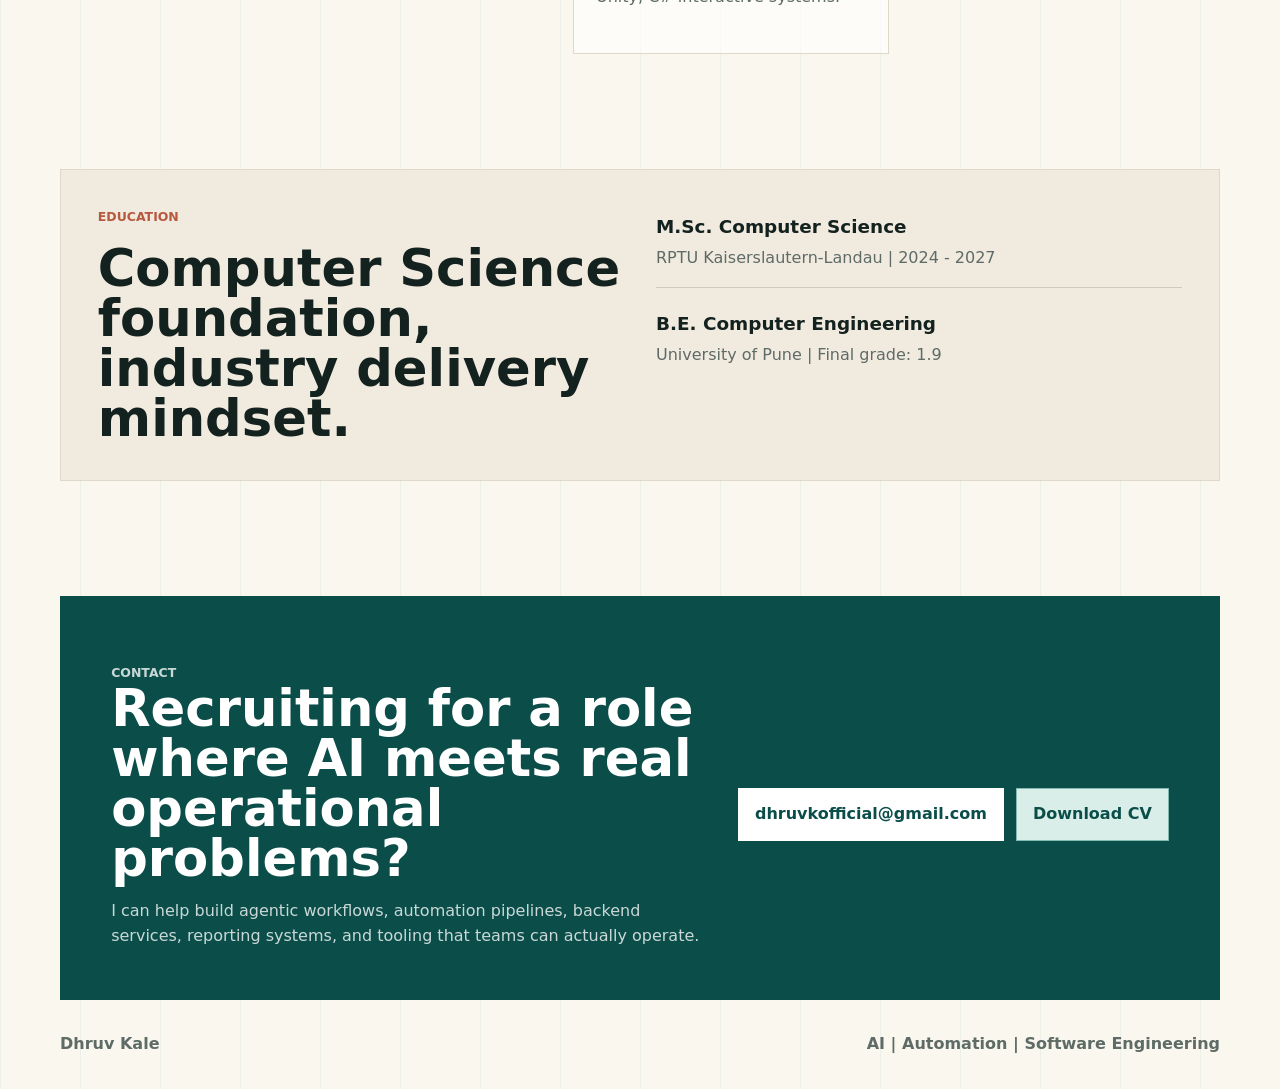
==== commit c3f25f41: "Add DepthMeasure project to portfolio Adds the ARCore-based depth camera/tape measure Android app as" ====
--- a/index.html
+++ b/index.html
@@ -257,6 +257,26 @@
 
           <article class="project-card">
             <div class="project-topline">
+              <span>AR &amp; Computer Vision</span>
+              <small>Android | ARCore | OpenGL ES</small>
+            </div>
+            <h3>Depth Measure: ARCore Depth Camera &amp; Tape Measure</h3>
+            <p>
+              A tiny Android app that turns a single-camera phone into a live depth camera and tape
+              measure using ARCore's Depth API, rendering a real-time grayscale depth map with
+              confidence scoring via OpenGL ES.
+            </p>
+            <a
+              href="https://github.com/dhruvkale17/DepthMeasure"
+              target="_blank"
+              rel="noreferrer"
+              data-track="project_click"
+              data-track-label="depthmeasure_repo"
+            >View repository</a>
+          </article>
+
+          <article class="project-card">
+            <div class="project-topline">
               <span>Interactive Systems</span>
               <small>Unity | C# | Game loop</small>
             </div>
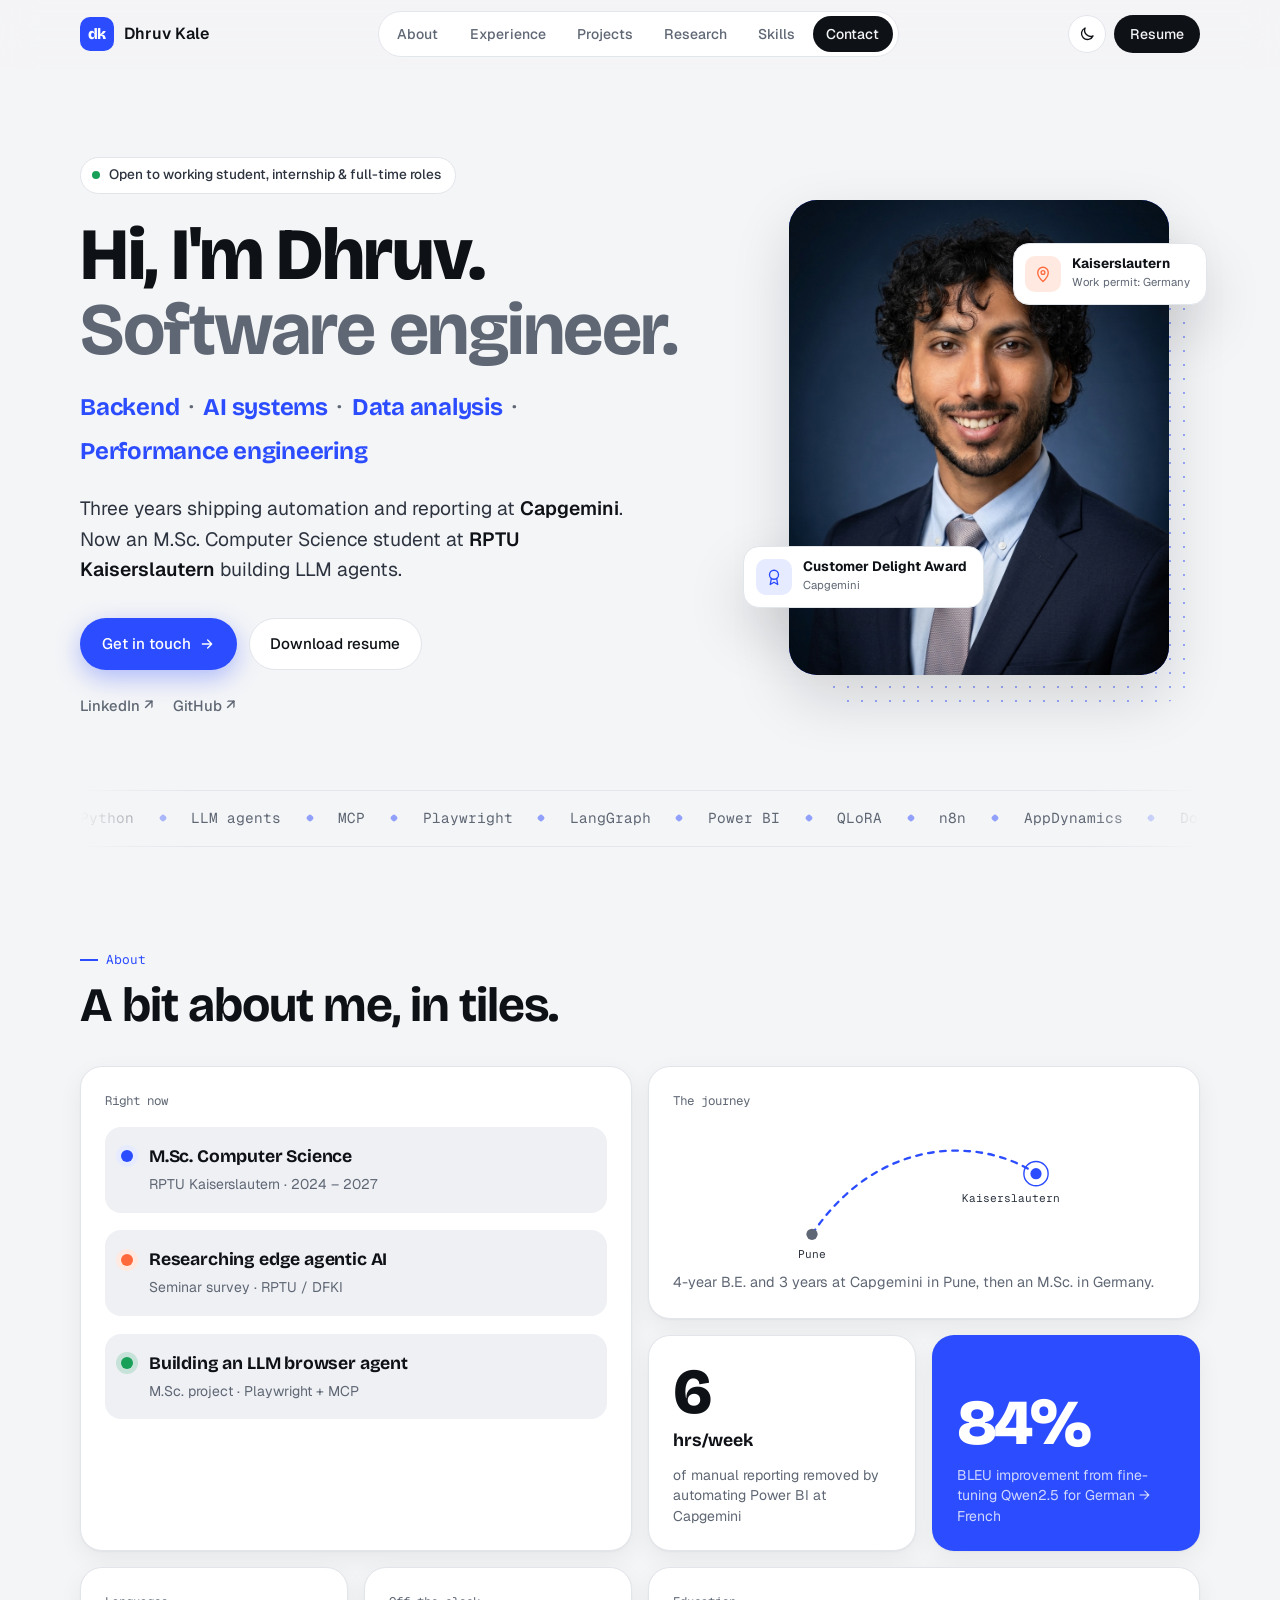
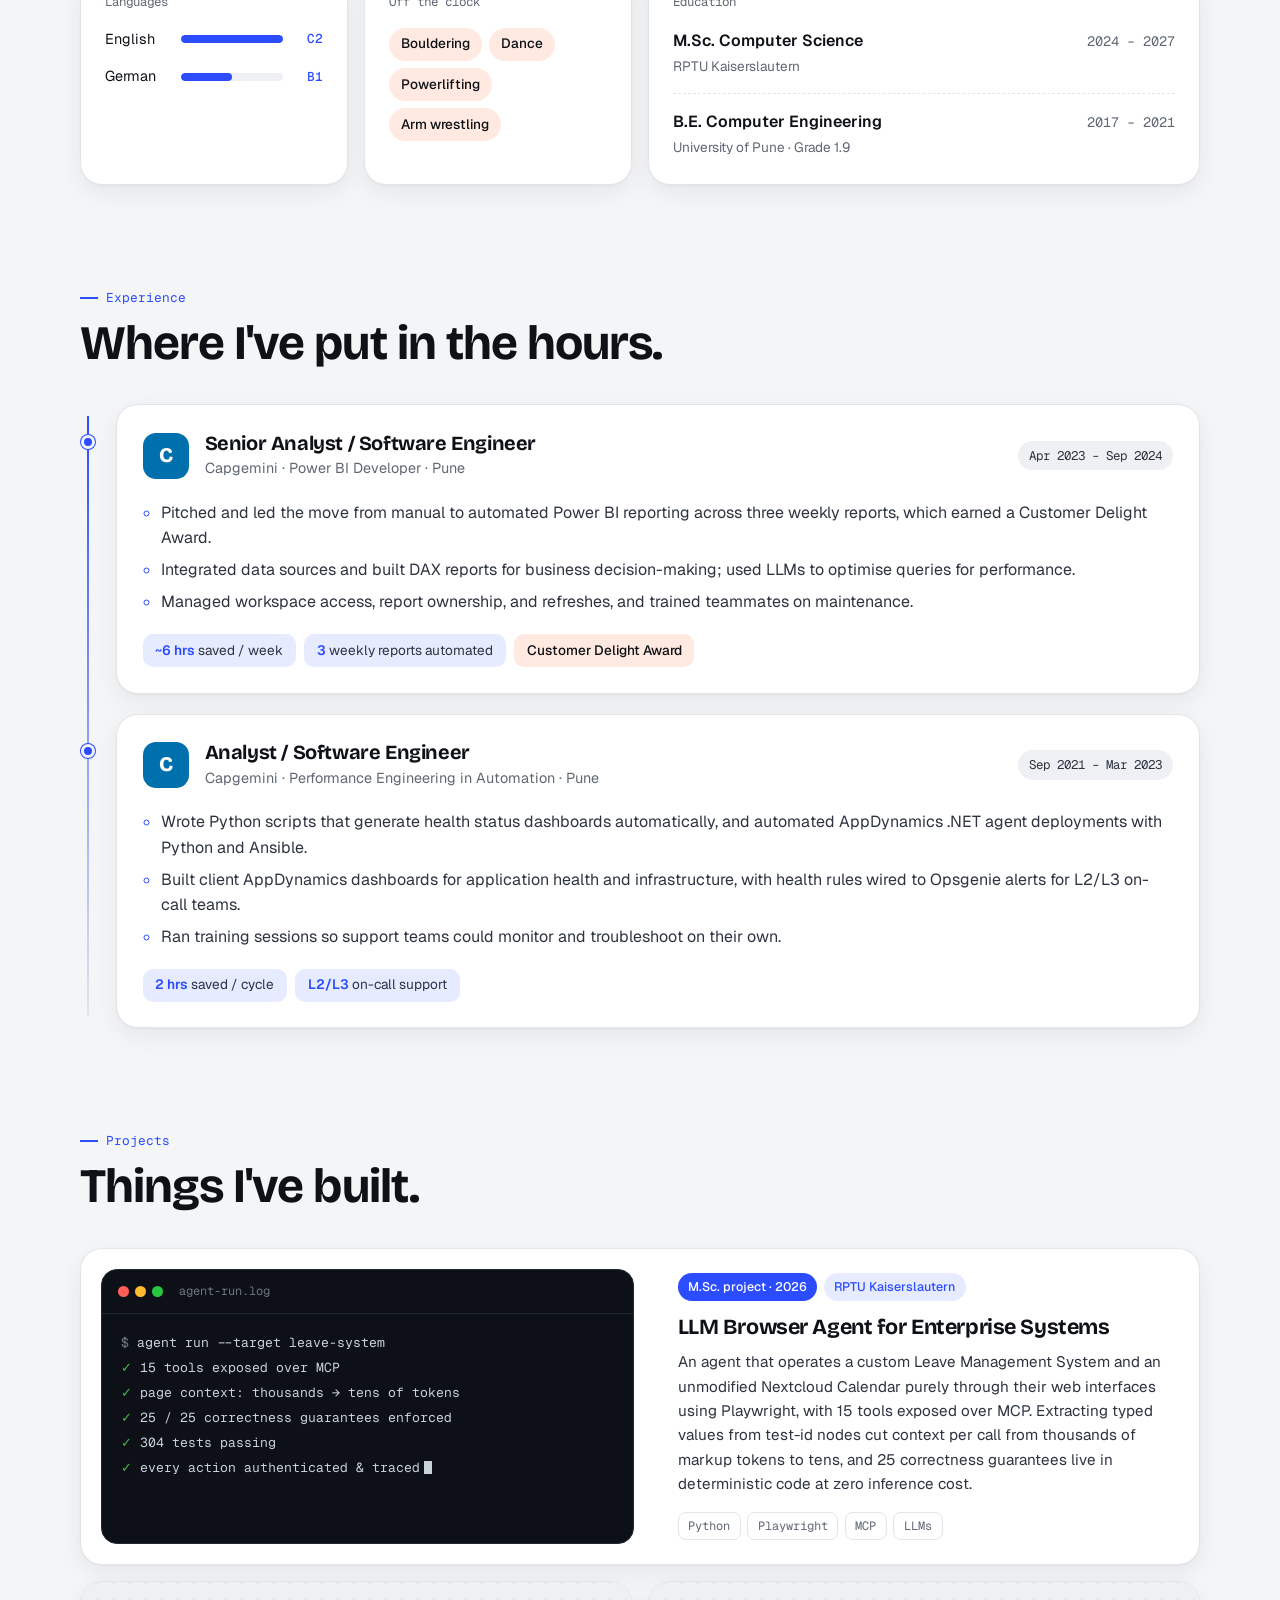
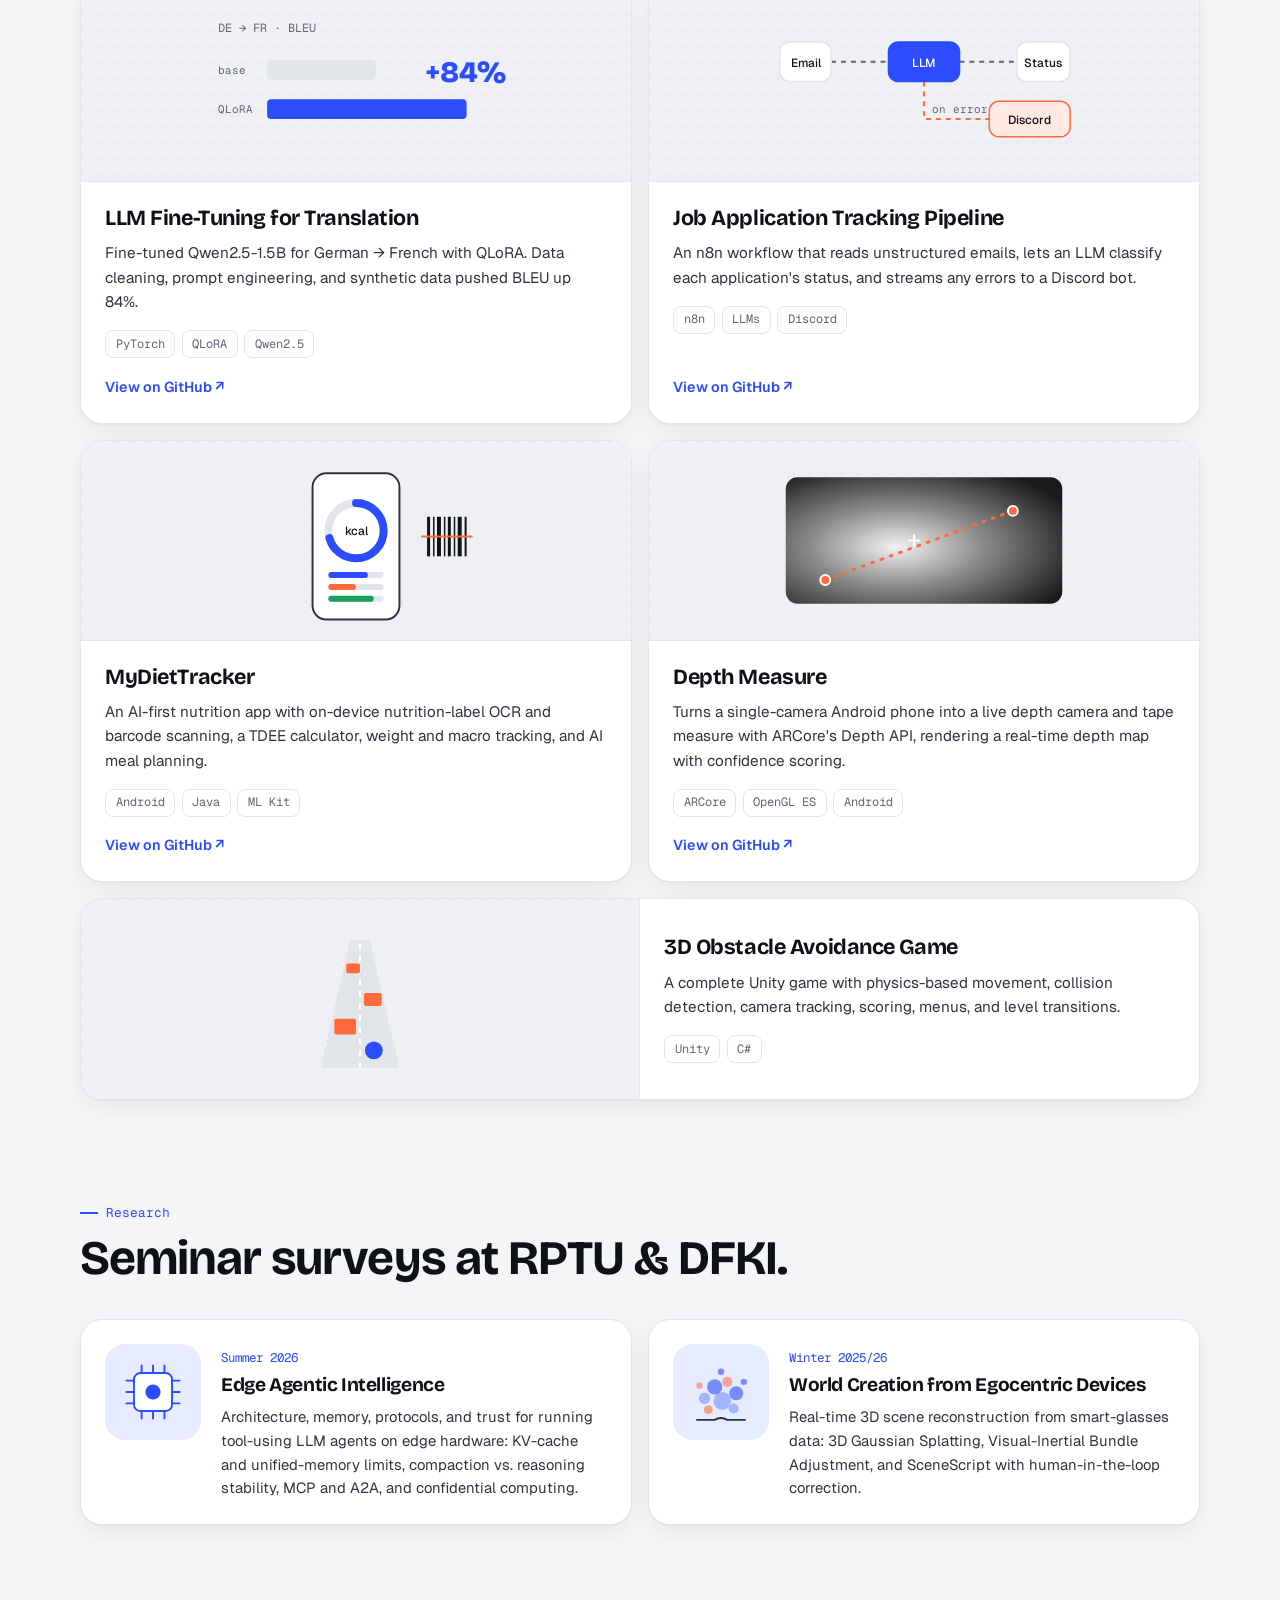
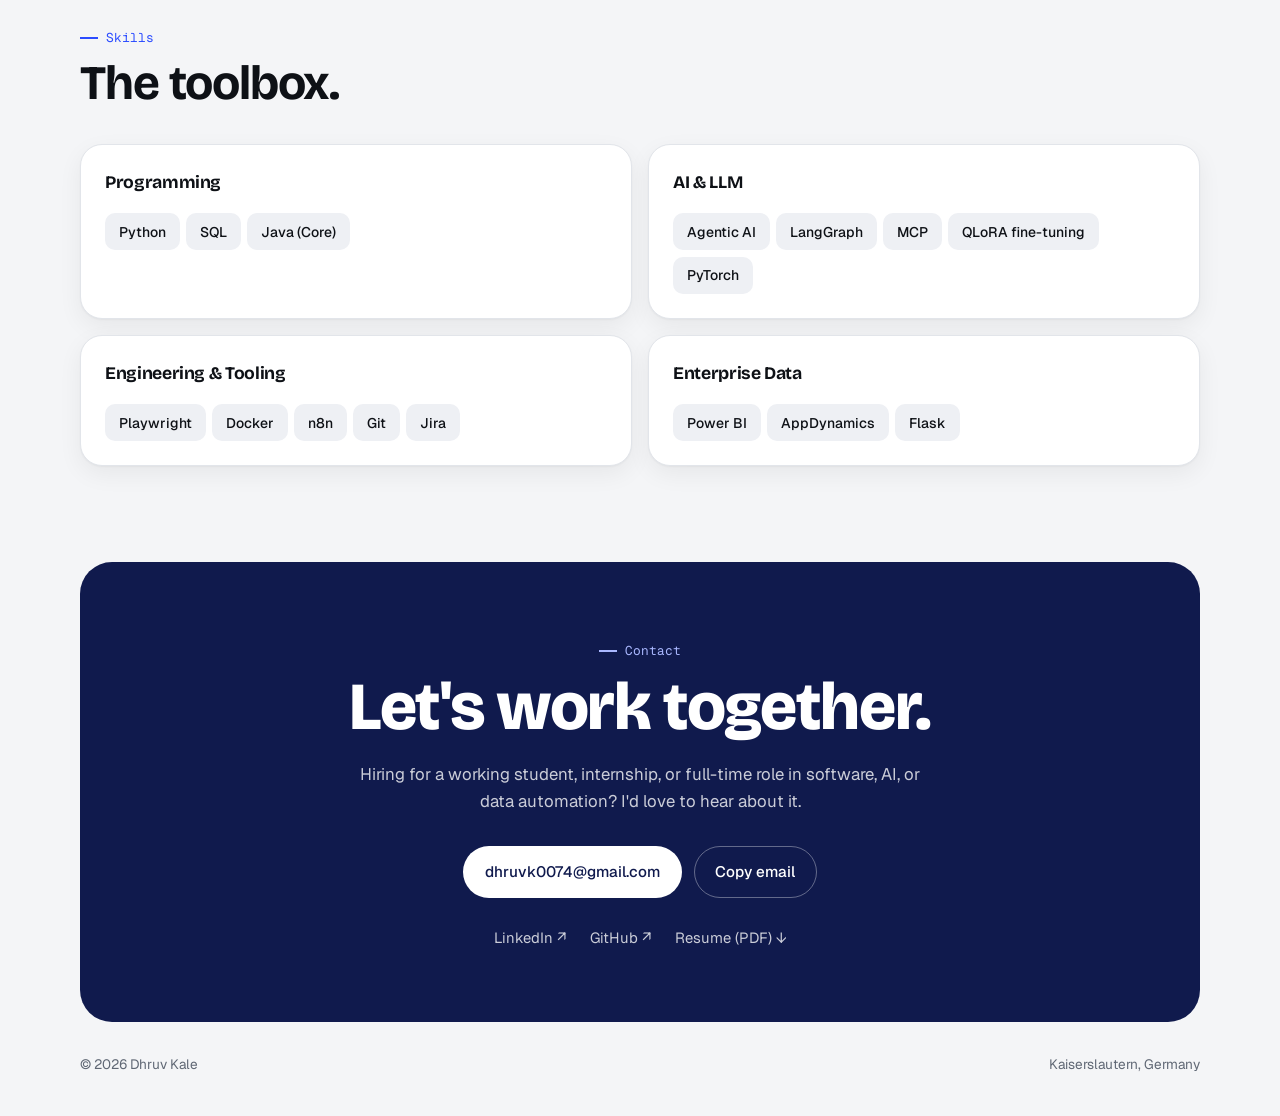
==== commit 0881cbcb: "Redesign portfolio and sync content with latest resume - New modern layout: about bento grid, experi" ====
--- a/index.html
+++ b/index.html
@@ -5,9 +5,16 @@
     <meta name="viewport" content="width=device-width, initial-scale=1" />
     <meta
       name="description"
-      content="Dhruv Kale portfolio: AI, automation, data reporting, and software engineering projects for recruiter review."
+      content="Dhruv Kale: software engineer with three years at Capgemini, now an M.Sc. Computer Science student at RPTU Kaiserslautern building LLM agents."
     />
-    <title>Dhruv Kale | AI & Software Engineer</title>
+    <title>Dhruv Kale | Software Engineer</title>
+    <script>
+      document.documentElement.classList.add("js");
+      try {
+        const saved = localStorage.getItem("theme");
+        if (saved) document.documentElement.dataset.theme = saved;
+      } catch (e) {}
+    </script>
     <script async src="https://www.googletagmanager.com/gtag/js?id=G-PNPXZGEZJQ"></script>
     <script>
       window.dataLayer = window.dataLayer || [];
@@ -15,358 +22,555 @@
       gtag("js", new Date());
       gtag("config", "G-PNPXZGEZJQ");
     </script>
+    <link rel="preconnect" href="https://fonts.googleapis.com" />
+    <link rel="preconnect" href="https://fonts.gstatic.com" crossorigin />
+    <link
+      rel="stylesheet"
+      href="https://fonts.googleapis.com/css2?family=Bricolage+Grotesque:opsz,wght@12..96,500;12..96,700;12..96,800&family=Geist:wght@400;500;600&family=Geist+Mono:wght@400;500&display=swap"
+    />
     <link rel="stylesheet" href="./styles.css" />
   </head>
   <body>
     <header class="site-header">
-      <a class="brand" href="#top" aria-label="Dhruv Kale home">
-        <span>DK</span>
-      </a>
-      <nav class="nav-links" aria-label="Primary navigation">
-        <a href="#work">Work</a>
-        <a href="#projects">Projects</a>
-        <a href="#skills">Skills</a>
-        <a href="#contact">Contact</a>
-      </nav>
-      <a
-        class="header-action"
-        href="./assets/Dhruv_Kale_Software_Engineer_CV.pdf"
-        download
-        data-track="resume_download"
-        data-track-label="header_resume"
-      >Resume</a>
+      <div class="header-inner">
+        <a class="brand" href="#top" aria-label="Dhruv Kale, back to top">
+          <span class="brand-mark">dk</span>
+          <span class="brand-name">Dhruv Kale</span>
+        </a>
+        <nav class="nav-links" aria-label="Primary navigation">
+          <a href="#about">About</a>
+          <a href="#experience">Experience</a>
+          <a href="#projects">Projects</a>
+          <a href="#research">Research</a>
+          <a href="#skills">Skills</a>
+          <a href="#contact">Contact</a>
+        </nav>
+        <div class="header-tools">
+          <button class="theme-toggle" type="button" aria-label="Toggle dark mode">
+            <svg class="icon-moon" viewBox="0 0 24 24" aria-hidden="true"><path d="M20 14.5A8 8 0 0 1 9.5 4a8 8 0 1 0 10.5 10.5Z" /></svg>
+            <svg class="icon-sun" viewBox="0 0 24 24" aria-hidden="true"><circle cx="12" cy="12" r="4" /><path d="M12 2v2M12 20v2M4.9 4.9l1.4 1.4M17.7 17.7l1.4 1.4M2 12h2M20 12h2M4.9 19.1l1.4-1.4M17.7 6.3l1.4-1.4" /></svg>
+          </button>
+          <a
+            class="header-action"
+            href="./assets/Dhruv_Kale_Software_Engineer_CV.pdf"
+            download
+            data-track="resume_download"
+            data-track-label="header_resume"
+          >Resume</a>
+        </div>
+      </div>
     </header>
 
     <main id="top">
-      <section class="hero" aria-labelledby="hero-title">
+      <!-- Hero -->
+      <section class="hero">
         <div class="hero-copy">
-          <p class="eyebrow">Kaiserslautern, Germany | Work permit: Germany</p>
-          <h1 id="hero-title">Dhruv Kale builds AI-powered workflows that turn operational noise into reliable systems.</h1>
-          <p class="hero-summary">
-            Master's student in Computer Science at RPTU and former Capgemini software engineer with
-            3 years of experience across automation, observability, reporting, and applied AI, currently
-            building operations leadership experience as a working student in Germany.
+          <p class="status-pill"><span class="dot" aria-hidden="true"></span>Open to working student, internship &amp; full-time roles</p>
+          <h1>
+            Hi, I'm Dhruv.<br />
+            <span class="h1-soft">Software engineer.</span>
+          </h1>
+          <p class="hero-skills">
+            <span>Backend</span><span>AI systems</span><span>Data analysis</span><span>Performance engineering</span>
           </p>
-          <div class="hero-actions" aria-label="Contact and portfolio actions">
+          <p class="hero-lede">
+            Three years shipping automation and reporting at <strong>Capgemini</strong>. Now an M.Sc.
+            Computer Science student at <strong>RPTU Kaiserslautern</strong> building LLM agents.
+          </p>
+          <div class="hero-actions">
             <a
-              class="button primary"
-              href="mailto:dhruvkofficial@gmail.com"
+              class="btn btn-primary"
+              href="mailto:dhruvk0074@gmail.com"
               data-track="email_click"
               data-track-label="hero_email"
-            >Email Dhruv</a>
+            >Get in touch
+              <svg viewBox="0 0 24 24" aria-hidden="true"><path d="M5 12h14M13 6l6 6-6 6" /></svg>
+            </a>
             <a
-              class="button secondary"
-              href="https://www.linkedin.com/in/dhruv-kale99"
+              class="btn btn-ghost"
+              href="./assets/Dhruv_Kale_Software_Engineer_CV.pdf"
+              download
+              data-track="resume_download"
+              data-track-label="hero_resume"
+            >Download resume</a>
+          </div>
+          <div class="hero-social">
+            <a
+              href="https://www.linkedin.com/in/dhruv-kale99/"
               target="_blank"
               rel="noreferrer"
               data-track="linkedin_click"
               data-track-label="hero_linkedin"
-            >LinkedIn</a>
+            >LinkedIn ↗</a>
             <a
-              class="button ghost"
               href="https://github.com/dhruvkale17"
               target="_blank"
               rel="noreferrer"
               data-track="github_click"
               data-track-label="hero_github"
-            >GitHub</a>
-          </div>
-          <div class="availability">
-            <span class="status-dot" aria-hidden="true"></span>
-            Open to AI engineering, data automation, backend, and student working roles.
-          </div>
-        </div>
-
-        <div class="hero-visual" aria-label="Portrait of Dhruv Kale">
-          <img src="./assets/dhruv-kale-headshot.png" alt="Dhruv Kale professional portrait" />
-          <div class="proof-strip" aria-label="Professional highlights">
+            >GitHub ↗</a>
+          </div>
+        </div>
+
+        <div class="hero-visual">
+          <div class="photo-frame">
+            <img src="./assets/dhruv-kale-headshot.png" alt="Portrait of Dhruv Kale" />
+          </div>
+          <div class="float-card float-award">
+            <span class="float-icon" aria-hidden="true">
+              <svg viewBox="0 0 24 24"><circle cx="12" cy="9" r="6" /><path d="M8.5 14 7 22l5-3 5 3-1.5-8" /></svg>
+            </span>
+            <span><strong>Customer Delight Award</strong><small>Capgemini</small></span>
+          </div>
+          <div class="float-card float-location">
+            <span class="float-icon" aria-hidden="true">
+              <svg viewBox="0 0 24 24"><path d="M12 22s7-6.2 7-12a7 7 0 1 0-14 0c0 5.8 7 12 7 12Z" /><circle cx="12" cy="10" r="2.5" /></svg>
+            </span>
+            <span><strong>Kaiserslautern</strong><small>Work permit: Germany</small></span>
+          </div>
+        </div>
+      </section>
+
+      <!-- Ticker -->
+      <div class="ticker" aria-hidden="true">
+        <div class="ticker-track">
+          <span>Python</span><span>LLM agents</span><span>MCP</span><span>Playwright</span><span>LangGraph</span><span>Power BI</span><span>QLoRA</span><span>n8n</span><span>AppDynamics</span><span>Docker</span><span>PyTorch</span><span>SQL</span>
+          <span>Python</span><span>LLM agents</span><span>MCP</span><span>Playwright</span><span>LangGraph</span><span>Power BI</span><span>QLoRA</span><span>n8n</span><span>AppDynamics</span><span>Docker</span><span>PyTorch</span><span>SQL</span>
+        </div>
+      </div>
+
+      <!-- About bento -->
+      <section id="about" class="section">
+        <div class="section-head reveal">
+          <span class="section-tag">About</span>
+          <h2>A bit about me, in tiles.</h2>
+        </div>
+
+        <div class="bento">
+          <article class="tile tile-now reveal">
+            <span class="tile-label">Right now</span>
+            <ul class="now-list">
+              <li>
+                <span class="now-dot dot-blue"></span>
+                <div><strong>M.Sc. Computer Science</strong><small>RPTU Kaiserslautern · 2024 – 2027</small></div>
+              </li>
+              <li>
+                <span class="now-dot dot-orange"></span>
+                <div><strong>Researching edge agentic AI</strong><small>Seminar survey · RPTU / DFKI</small></div>
+              </li>
+              <li>
+                <span class="now-dot dot-green"></span>
+                <div><strong>Building an LLM browser agent</strong><small>M.Sc. project · Playwright + MCP</small></div>
+              </li>
+            </ul>
+          </article>
+
+          <article class="tile tile-journey reveal">
+            <span class="tile-label">The journey</span>
+            <svg class="journey-map" viewBox="0 0 320 150" role="img" aria-label="From Pune, India to Kaiserslautern, Germany">
+              <path class="journey-path" d="M40 115 C 110 10, 220 10, 280 50" />
+              <circle class="journey-pt" cx="40" cy="115" r="6" />
+              <circle class="journey-pt journey-pt-end" cx="280" cy="50" r="6" />
+              <circle class="journey-ring" cx="280" cy="50" r="13" />
+              <text x="40" y="140" text-anchor="middle">Pune</text>
+              <text x="306" y="80" text-anchor="end">Kaiserslautern</text>
+            </svg>
+            <p>4-year B.E. and 3 years at Capgemini in Pune, then an M.Sc. in Germany.</p>
+          </article>
+
+          <article class="tile tile-stat reveal">
+            <span class="stat-num" data-count="6">6</span><span class="stat-unit">hrs/week</span>
+            <p>of manual reporting removed by automating Power BI at Capgemini</p>
+          </article>
+
+          <article class="tile tile-stat tile-stat-alt reveal">
+            <span class="stat-num"><span data-count="84">84</span>%</span>
+            <p>BLEU improvement from fine-tuning Qwen2.5 for German → French</p>
+          </article>
+
+          <article class="tile tile-lang reveal">
+            <span class="tile-label">Languages</span>
+            <div class="lang-row">
+              <span>English</span><span class="lang-bar"><i style="--w: 100%"></i></span><b>C2</b>
+            </div>
+            <div class="lang-row">
+              <span>German</span><span class="lang-bar"><i style="--w: 50%"></i></span><b>B1</b>
+            </div>
+          </article>
+
+          <article class="tile tile-hobby reveal">
+            <span class="tile-label">Off the clock</span>
+            <div class="chips">
+              <span class="chip">Bouldering</span>
+              <span class="chip">Dance</span>
+              <span class="chip">Powerlifting</span>
+              <span class="chip">Arm wrestling</span>
+            </div>
+          </article>
+
+          <article class="tile tile-edu reveal">
+            <span class="tile-label">Education</span>
+            <div class="edu-row">
+              <div><strong>M.Sc. Computer Science</strong><small>RPTU Kaiserslautern</small></div>
+              <time>2024 – 2027</time>
+            </div>
+            <div class="edu-row">
+              <div><strong>B.E. Computer Engineering</strong><small>University of Pune · Grade 1.9</small></div>
+              <time>2017 – 2021</time>
+            </div>
+          </article>
+        </div>
+      </section>
+
+      <!-- Experience -->
+      <section id="experience" class="section">
+        <div class="section-head reveal">
+          <span class="section-tag">Experience</span>
+          <h2>Where I've put in the hours.</h2>
+        </div>
+
+        <ol class="timeline">
+          <li class="job reveal">
+            <div class="job-marker" aria-hidden="true"></div>
+            <div class="job-card">
+              <div class="job-top">
+                <div class="job-logo logo-cap" aria-hidden="true">C</div>
+                <div class="job-title">
+                  <h3>Senior Analyst / Software Engineer</h3>
+                  <p>Capgemini · Power BI Developer · Pune</p>
+                </div>
+                <span class="job-date">Apr 2023 – Sep 2024</span>
+              </div>
+              <ul>
+                <li>Pitched and led the move from manual to automated Power BI reporting across three weekly reports, which earned a Customer Delight Award.</li>
+                <li>Integrated data sources and built DAX reports for business decision-making; used LLMs to optimise queries for performance.</li>
+                <li>Managed workspace access, report ownership, and refreshes, and trained teammates on maintenance.</li>
+              </ul>
+              <div class="job-metrics">
+                <span><b>~6 hrs</b> saved / week</span>
+                <span><b>3</b> weekly reports automated</span>
+                <span class="metric-award">Customer Delight Award</span>
+              </div>
+            </div>
+          </li>
+
+          <li class="job reveal">
+            <div class="job-marker" aria-hidden="true"></div>
+            <div class="job-card">
+              <div class="job-top">
+                <div class="job-logo logo-cap" aria-hidden="true">C</div>
+                <div class="job-title">
+                  <h3>Analyst / Software Engineer</h3>
+                  <p>Capgemini · Performance Engineering in Automation · Pune</p>
+                </div>
+                <span class="job-date">Sep 2021 – Mar 2023</span>
+              </div>
+              <ul>
+                <li>Wrote Python scripts that generate health status dashboards automatically, and automated AppDynamics .NET agent deployments with Python and Ansible.</li>
+                <li>Built client AppDynamics dashboards for application health and infrastructure, with health rules wired to Opsgenie alerts for L2/L3 on-call teams.</li>
+                <li>Ran training sessions so support teams could monitor and troubleshoot on their own.</li>
+              </ul>
+              <div class="job-metrics">
+                <span><b>2 hrs</b> saved / cycle</span>
+                <span><b>L2/L3</b> on-call support</span>
+              </div>
+            </div>
+          </li>
+        </ol>
+      </section>
+
+      <!-- Projects -->
+      <section id="projects" class="section">
+        <div class="section-head reveal">
+          <span class="section-tag">Projects</span>
+          <h2>Things I've built.</h2>
+        </div>
+
+        <div class="projects">
+          <!-- Featured: browser agent -->
+          <article class="project project-featured reveal">
+            <div class="project-art art-terminal" aria-hidden="true">
+              <div class="term-bar"><i></i><i></i><i></i><span>agent-run.log</span></div>
+              <pre><span class="t-dim">$</span> agent run --target leave-system
+<span class="t-ok">✓</span> 15 tools exposed over MCP
+<span class="t-ok">✓</span> page context: thousands → tens of tokens
+<span class="t-ok">✓</span> 25 / 25 correctness guarantees enforced
+<span class="t-ok">✓</span> 304 tests passing
+<span class="t-ok">✓</span> every action authenticated &amp; traced<span class="cursor"></span></pre>
+            </div>
+            <div class="project-body">
+              <div class="project-meta"><span class="badge">M.Sc. project · 2026</span><span class="badge badge-soft">RPTU Kaiserslautern</span></div>
+              <h3>LLM Browser Agent for Enterprise Systems</h3>
+              <p>
+                An agent that operates a custom Leave Management System and an unmodified Nextcloud
+                Calendar purely through their web interfaces using Playwright, with 15 tools exposed over MCP.
+                Extracting typed values from test-id nodes cut context per call from thousands of markup
+                tokens to tens, and 25 correctness guarantees live in deterministic code at zero inference cost.
+              </p>
+              <div class="stack"><span>Python</span><span>Playwright</span><span>MCP</span><span>LLMs</span></div>
+            </div>
+          </article>
+
+          <!-- Translation -->
+          <article class="project reveal">
+            <div class="project-art art-bleu" aria-hidden="true">
+              <svg viewBox="0 0 320 160">
+                <text class="art-label" x="20" y="30">DE → FR · BLEU</text>
+                <text class="art-small" x="20" y="72">base</text>
+                <rect class="bar-muted" x="70" y="58" width="110" height="20" rx="4" />
+                <text class="art-small" x="20" y="112">QLoRA</text>
+                <rect class="bar-accent grow" x="70" y="98" width="202" height="20" rx="4" />
+                <text class="art-big" x="230" y="80">+84%</text>
+              </svg>
+            </div>
+            <div class="project-body">
+              <h3>LLM Fine-Tuning for Translation</h3>
+              <p>Fine-tuned Qwen2.5-1.5B for German → French with QLoRA. Data cleaning, prompt engineering, and synthetic data pushed BLEU up 84%.</p>
+              <div class="stack"><span>PyTorch</span><span>QLoRA</span><span>Qwen2.5</span></div>
+              <a
+                class="project-link"
+                href="https://github.com/dhruvkale17/Fine-tuning-LLM-for-language-translation"
+                target="_blank"
+                rel="noreferrer"
+                data-track="project_click"
+                data-track-label="llm_translation_repo"
+              >View on GitHub ↗</a>
+            </div>
+          </article>
+
+          <!-- n8n -->
+          <article class="project reveal">
+            <div class="project-art art-flow" aria-hidden="true">
+              <svg viewBox="0 0 320 160">
+                <path class="flow-line" d="M66 60 H124 M196 60 H254" />
+                <path class="flow-line flow-err" d="M160 80 V118 H226" />
+                <rect class="node" x="14" y="40" width="52" height="40" rx="10" />
+                <text class="node-txt" x="40" y="65" text-anchor="middle">Email</text>
+                <rect class="node node-accent" x="124" y="40" width="72" height="40" rx="10" />
+                <text class="node-txt node-txt-inv" x="160" y="65" text-anchor="middle">LLM</text>
+                <rect class="node" x="254" y="40" width="54" height="40" rx="10" />
+                <text class="node-txt" x="281" y="65" text-anchor="middle">Status</text>
+                <rect class="node node-warn" x="226" y="100" width="82" height="36" rx="10" />
+                <text class="node-txt" x="267" y="123" text-anchor="middle">Discord</text>
+                <text class="art-small" x="168" y="112">on error</text>
+              </svg>
+            </div>
+            <div class="project-body">
+              <h3>Job Application Tracking Pipeline</h3>
+              <p>An n8n workflow that reads unstructured emails, lets an LLM classify each application's status, and streams any errors to a Discord bot.</p>
+              <div class="stack"><span>n8n</span><span>LLMs</span><span>Discord</span></div>
+              <a
+                class="project-link"
+                href="https://github.com/dhruvkale17/Automated-Job-Application-Tracking-n8n-AI"
+                target="_blank"
+                rel="noreferrer"
+                data-track="project_click"
+                data-track-label="job_application_tracking_repo"
+              >View on GitHub ↗</a>
+            </div>
+          </article>
+
+          <!-- MyDietTracker -->
+          <article class="project reveal">
+            <div class="project-art art-diet" aria-hidden="true">
+              <svg viewBox="0 0 320 160">
+                <rect class="phone" x="116" y="12" width="88" height="148" rx="14" />
+                <circle class="ring-bg" cx="160" cy="70" r="28" />
+                <circle class="ring-fg" cx="160" cy="70" r="28" />
+                <text class="node-txt" x="160" y="74" text-anchor="middle">kcal</text>
+                <rect class="bar-muted" x="132" y="112" width="56" height="6" rx="3" />
+                <rect class="bar-accent" x="132" y="112" width="40" height="6" rx="3" />
+                <rect class="bar-muted" x="132" y="124" width="56" height="6" rx="3" />
+                <rect class="bar-orange" x="132" y="124" width="28" height="6" rx="3" />
+                <rect class="bar-muted" x="132" y="136" width="56" height="6" rx="3" />
+                <rect class="bar-green" x="132" y="136" width="46" height="6" rx="3" />
+                <g class="barcode"><rect x="232" y="56" width="3" height="40" /><rect x="238" y="56" width="1.5" height="40" /><rect x="242" y="56" width="4" height="40" /><rect x="249" y="56" width="1.5" height="40" /><rect x="253" y="56" width="3" height="40" /><rect x="259" y="56" width="1.5" height="40" /><rect x="263" y="56" width="4" height="40" /><rect x="270" y="56" width="2" height="40" /></g>
+                <path class="scan-line" d="M226 76 H278" />
+              </svg>
+            </div>
+            <div class="project-body">
+              <h3>MyDietTracker</h3>
+              <p>An AI-first nutrition app with on-device nutrition-label OCR and barcode scanning, a TDEE calculator, weight and macro tracking, and AI meal planning.</p>
+              <div class="stack"><span>Android</span><span>Java</span><span>ML Kit</span></div>
+              <a
+                class="project-link"
+                href="https://github.com/dhruvkale17/MyDietTracker"
+                target="_blank"
+                rel="noreferrer"
+                data-track="project_click"
+                data-track-label="mydiettracker_repo"
+              >View on GitHub ↗</a>
+            </div>
+          </article>
+
+          <!-- DepthMeasure -->
+          <article class="project reveal">
+            <div class="project-art art-depth" aria-hidden="true">
+              <svg viewBox="0 0 320 160">
+                <defs>
+                  <radialGradient id="depthGrad" cx="40%" cy="55%" r="70%">
+                    <stop offset="0" stop-color="#f2f2f2" />
+                    <stop offset="0.45" stop-color="#8a8a8a" />
+                    <stop offset="1" stop-color="#1a1a1a" />
+                  </radialGradient>
+                </defs>
+                <rect x="20" y="16" width="280" height="128" rx="12" fill="url(#depthGrad)" />
+                <path class="tape" d="M60 120 L250 50" />
+                <circle class="tape-end" cx="60" cy="120" r="5" />
+                <circle class="tape-end" cx="250" cy="50" r="5" />
+                <path class="crosshair" d="M150 74 v12 M144 80 h12" />
+              </svg>
+            </div>
+            <div class="project-body">
+              <h3>Depth Measure</h3>
+              <p>Turns a single-camera Android phone into a live depth camera and tape measure with ARCore's Depth API, rendering a real-time depth map with confidence scoring.</p>
+              <div class="stack"><span>ARCore</span><span>OpenGL ES</span><span>Android</span></div>
+              <a
+                class="project-link"
+                href="https://github.com/dhruvkale17/DepthMeasure"
+                target="_blank"
+                rel="noreferrer"
+                data-track="project_click"
+                data-track-label="depthmeasure_repo"
+              >View on GitHub ↗</a>
+            </div>
+          </article>
+
+          <!-- Unity -->
+          <article class="project project-wide reveal">
+            <div class="project-art art-game" aria-hidden="true">
+              <svg viewBox="0 0 320 160">
+                <path class="lane" d="M120 150 L150 20 H170 L200 150 Z" />
+                <path class="lane-mid" d="M160 150 V24" />
+                <rect class="obstacle" x="146" y="44" width="14" height="10" rx="2" />
+                <rect class="obstacle" x="164" y="74" width="18" height="13" rx="2" />
+                <rect class="obstacle" x="134" y="100" width="22" height="16" rx="2" />
+                <circle class="player" cx="174" cy="132" r="9" />
+              </svg>
+            </div>
+            <div class="project-body">
+              <h3>3D Obstacle Avoidance Game</h3>
+              <p>A complete Unity game with physics-based movement, collision detection, camera tracking, scoring, menus, and level transitions.</p>
+              <div class="stack"><span>Unity</span><span>C#</span></div>
+            </div>
+          </article>
+        </div>
+      </section>
+
+      <!-- Research -->
+      <section id="research" class="section">
+        <div class="section-head reveal">
+          <span class="section-tag">Research</span>
+          <h2>Seminar surveys at RPTU &amp; DFKI.</h2>
+        </div>
+
+        <div class="research">
+          <article class="paper reveal">
+            <div class="paper-art" aria-hidden="true">
+              <svg viewBox="0 0 120 120">
+                <rect class="chip-body" x="30" y="30" width="60" height="60" rx="10" />
+                <path class="chip-pins" d="M42 30 V18 M60 30 V18 M78 30 V18 M42 90 V102 M60 90 V102 M78 90 V102 M30 42 H18 M30 60 H18 M30 78 H18 M90 42 H102 M90 60 H102 M90 78 H102" />
+                <circle class="chip-core" cx="60" cy="60" r="12" />
+              </svg>
+            </div>
             <div>
-              <strong>3+ yrs</strong>
-              <span>engineering delivery</span>
+              <span class="paper-term">Summer 2026</span>
+              <h3>Edge Agentic Intelligence</h3>
+              <p>Architecture, memory, protocols, and trust for running tool-using LLM agents on edge hardware: KV-cache and unified-memory limits, compaction vs. reasoning stability, MCP and A2A, and confidential computing.</p>
+            </div>
+          </article>
+
+          <article class="paper reveal">
+            <div class="paper-art" aria-hidden="true">
+              <svg viewBox="0 0 120 120">
+                <g class="splats">
+                  <circle cx="34" cy="70" r="9" /><circle cx="50" cy="52" r="12" /><circle cx="70" cy="44" r="8" />
+                  <circle cx="84" cy="62" r="11" /><circle cx="62" cy="74" r="14" /><circle cx="40" cy="88" r="7" />
+                  <circle cx="80" cy="86" r="8" /><circle cx="96" cy="44" r="5" /><circle cx="26" cy="50" r="5" />
+                  <circle cx="60" cy="28" r="5" />
+                </g>
+                <path class="glasses" d="M22 104 h28 M70 104 h28 M50 104 q10 -6 20 0" />
+              </svg>
             </div>
             <div>
-              <strong>84%</strong>
-              <span>LLM translation gain</span>
-            </div>
-            <div>
-              <strong>4 hrs/wk</strong>
-              <span>reporting time saved</span>
-            </div>
-          </div>
-        </div>
-      </section>
-
-      <section class="value-band" aria-label="Recruiter fit">
-        <article>
-          <span>01</span>
-          <h2>Automates manual operations</h2>
-          <p>Built reporting and monitoring workflows that reduced repetitive work and gave support teams clearer signals.</p>
-        </article>
-        <article>
-          <span>02</span>
-          <h2>Connects AI to business tools</h2>
-          <p>Designs LangGraph and MCP-based systems for LLM orchestration across email, calendar, Teams, and HR tools.</p>
-        </article>
-        <article>
-          <span>03</span>
-          <h2>Translates data into decisions</h2>
-          <p>Creates Power BI, DAX, API, and Python pipelines that convert fragmented data into leadership-ready insight.</p>
-        </article>
-      </section>
-
-      <section id="work" class="section split-section">
-        <div class="section-heading">
-          <p class="eyebrow">Experience</p>
-          <h2>Engineering work with measurable business outcomes.</h2>
-        </div>
-        <div class="timeline">
-          <article class="timeline-item">
-            <div class="timeline-meta">
-              <span>Flink</span>
-              <time>Mar 2025 - Present</time>
-            </div>
-            <div>
-              <h3>Deputy Shift Lead (Operations, Working Student)</h3>
-              <p>
-                Lead hub operations and a rider and ops team of up to 10 across shifts as long as 8 hours,
-                keeping an average daily order volume nearing 280 running smoothly.
-              </p>
-              <ul>
-                <li>Oversee inventory and stock management with a structured handover at the end of every shift.</li>
-                <li>Manage KPI tracking and pre- and post-order feedback, resolving rider issues in real time.</li>
-              </ul>
-            </div>
-          </article>
-          <article class="timeline-item">
-            <div class="timeline-meta">
-              <span>Capgemini</span>
-              <time>Apr 2023 - Sep 2024</time>
-            </div>
-            <div>
-              <h3>Senior Analyst / Software Engineer</h3>
-              <p>
-                Led the shift from manual weekly reporting to automated Power BI reports, earning a
-                Customer Delight Award and saving 4 hours per week in manual data compilation.
-              </p>
-              <ul>
-                <li>Integrated REST API data sources into Power BI reports using DAX.</li>
-                <li>Used LLMs to optimize DAX queries and improve reporting performance.</li>
-                <li>Managed workspace access, refreshes, ownership, and team enablement.</li>
-              </ul>
-            </div>
-          </article>
-          <article class="timeline-item">
-            <div class="timeline-meta">
-              <span>Capgemini</span>
-              <time>Sep 2021 - Mar 2023</time>
-            </div>
-            <div>
-              <h3>Analyst / Software Engineer</h3>
-              <p>
-                Built application monitoring, alerting, and automation for L2/L3 teams using
-                AppDynamics, Opsgenie, Python, and Ansible.
-              </p>
-              <ul>
-                <li>Created health, transaction, and infrastructure dashboards for multiple applications.</li>
-                <li>Automated AppDynamics dashboard generation, saving 2 hours of configuration effort.</li>
-                <li>Enabled .NET agent deployments and trained support teams on troubleshooting workflows.</li>
-              </ul>
-            </div>
-          </article>
-        </div>
-      </section>
-
-      <section id="projects" class="section">
-        <div class="section-heading compact">
-          <p class="eyebrow">Selected projects</p>
-          <h2>Proof that spans AI agents, automation, ML, and interactive systems.</h2>
-        </div>
-        <div class="project-grid">
-          <article class="project-card featured">
-            <div class="project-topline">
-              <span>AI Agents</span>
-              <small>LangGraph | MCP | Enterprise workflows</small>
-            </div>
-            <h3>Enterprise Agentic Mesh for Heterogeneous IT Systems</h3>
-            <p>
-              Engineering a hierarchical multi-agent system with a master agent coordinating specialized
-              sub-agents across Outlook Calendar, email, Microsoft Teams, and HR leave systems.
-            </p>
-            <ul>
-              <li>Custom MCP servers abstract corporate API complexity.</li>
-              <li>Bidirectional orchestration layer designed for secure backend communication.</li>
-            </ul>
-          </article>
-
-          <article class="project-card">
-            <div class="project-topline">
-              <span>Automation</span>
-              <small>n8n | LLMs | JavaScript</small>
-            </div>
-            <h3>Automated Job Application Tracking & State Pipeline</h3>
-            <p>
-              Built an n8n workflow that ingests unstructured emails, filters application updates,
-              and uses an LLM to classify statuses such as interview, offer, and rejection.
-            </p>
-            <a
-              href="https://github.com/dhruvkale17/Automated-Job-Application-Tracking-n8n-AI"
-              target="_blank"
-              rel="noreferrer"
-              data-track="project_click"
-              data-track-label="job_application_tracking_repo"
-            >View repository</a>
-          </article>
-
-          <article class="project-card">
-            <div class="project-topline">
-              <span>Machine Learning</span>
-              <small>Qwen2.5 | QLoRA | Translation</small>
-            </div>
-            <h3>LLM Fine-Tuning for Language Translation</h3>
-            <p>
-              Fine-tuned Qwen2.5-1.5B for German-to-French translation using QLoRA, with emphasis on
-              data cleaning, prompt design, and synthetic data generation.
-            </p>
-            <a
-              href="https://github.com/dhruvkale17/Fine-tuning-LLM-for-language-translation"
-              target="_blank"
-              rel="noreferrer"
-              data-track="project_click"
-              data-track-label="llm_translation_repo"
-            >View repository</a>
-          </article>
-
-          <article class="project-card">
-            <div class="project-topline">
-              <span>Mobile & AI</span>
-              <small>Android | Java | ML Kit</small>
-            </div>
-            <h3>MyDietTracker: AI-First Nutrition Tracking App</h3>
-            <p>
-              Building an AI-first meal and nutrition tracker with on-device nutrition-label OCR and
-              barcode scanning, a TDEE/calorie calculator, weight/macro tracking, and dynamic AI planning.
-            </p>
-            <a
-              href="https://github.com/dhruvkale17/MyDietTracker"
-              target="_blank"
-              rel="noreferrer"
-              data-track="project_click"
-              data-track-label="mydiettracker_repo"
-            >View repository</a>
-          </article>
-
-          <article class="project-card">
-            <div class="project-topline">
-              <span>AR &amp; Computer Vision</span>
-              <small>Android | ARCore | OpenGL ES</small>
-            </div>
-            <h3>Depth Measure: ARCore Depth Camera &amp; Tape Measure</h3>
-            <p>
-              A tiny Android app that turns a single-camera phone into a live depth camera and tape
-              measure using ARCore's Depth API, rendering a real-time grayscale depth map with
-              confidence scoring via OpenGL ES.
-            </p>
-            <a
-              href="https://github.com/dhruvkale17/DepthMeasure"
-              target="_blank"
-              rel="noreferrer"
-              data-track="project_click"
-              data-track-label="depthmeasure_repo"
-            >View repository</a>
-          </article>
-
-          <article class="project-card">
-            <div class="project-topline">
-              <span>Interactive Systems</span>
-              <small>Unity | C# | Game loop</small>
-            </div>
-            <h3>3D Obstacle Avoidance Game</h3>
-            <p>
-              Developed a complete Unity game with Rigidbody movement, collision detection, camera
-              tracking, score calculation, menus, win/loss states, and level transitions.
-            </p>
-          </article>
-        </div>
-      </section>
-
-      <section id="skills" class="section skills-section">
-        <div class="section-heading">
-          <p class="eyebrow">Capabilities</p>
-          <h2>A practical stack for AI products, automation, and operational tooling.</h2>
-        </div>
-        <div class="skills-grid" aria-label="Skill groups">
-          <article>
-            <h3>AI & Data</h3>
-            <p>LangGraph, MCP, PyTorch, scikit-learn, QLoRA, NumPy, Pandas, LLM fine-tuning, prompt engineering, synthetic data.</p>
-          </article>
-          <article>
-            <h3>Automation & Reporting</h3>
-            <p>Power BI, DAX, n8n, REST APIs, Excel, AppDynamics, Opsgenie, data reporting workflows.</p>
-          </article>
-          <article>
-            <h3>Software Engineering</h3>
-            <p>Python, SQL, Java, Flask, Django, Docker, Linux, Git, Jira, Ansible, backend services.</p>
-          </article>
-          <article>
-            <h3>Mobile & XR</h3>
-            <p>Android (Java), ARCore, OpenGL ES, on-device ML/OCR, barcode scanning.</p>
-          </article>
-          <article>
-            <h3>Research & 3D</h3>
-            <p>Computer vision, 3D Gaussian Splatting, SceneScript, VIBA, Unity, C# interactive systems.</p>
-          </article>
-        </div>
-      </section>
-
-      <section class="section education-section">
-        <div class="education-panel">
-          <div>
-            <p class="eyebrow">Education</p>
-            <h2>Computer Science foundation, industry delivery mindset.</h2>
-          </div>
-          <div class="education-list">
-            <article>
-              <h3>M.Sc. Computer Science</h3>
-              <p>RPTU Kaiserslautern-Landau | 2024 - 2027</p>
-            </article>
-            <article>
-              <h3>B.E. Computer Engineering</h3>
-              <p>University of Pune | Final grade: 1.9</p>
-            </article>
-          </div>
-        </div>
-      </section>
-
-      <section id="contact" class="contact-section">
-        <div>
-          <p class="eyebrow">Contact</p>
-          <h2>Recruiting for a role where AI meets real operational problems?</h2>
-          <p>
-            I can help build agentic workflows, automation pipelines, backend services, reporting systems,
-            and tooling that teams can actually operate.
-          </p>
-        </div>
+              <span class="paper-term">Winter 2025/26</span>
+              <h3>World Creation from Egocentric Devices</h3>
+              <p>Real-time 3D scene reconstruction from smart-glasses data: 3D Gaussian Splatting, Visual-Inertial Bundle Adjustment, and SceneScript with human-in-the-loop correction.</p>
+            </div>
+          </article>
+        </div>
+      </section>
+
+      <!-- Skills -->
+      <section id="skills" class="section">
+        <div class="section-head reveal">
+          <span class="section-tag">Skills</span>
+          <h2>The toolbox.</h2>
+        </div>
+
+        <div class="skills">
+          <div class="skill-group reveal">
+            <h3>Programming</h3>
+            <div class="stack stack-lg"><span>Python</span><span>SQL</span><span>Java (Core)</span></div>
+          </div>
+          <div class="skill-group reveal">
+            <h3>AI &amp; LLM</h3>
+            <div class="stack stack-lg"><span>Agentic AI</span><span>LangGraph</span><span>MCP</span><span>QLoRA fine-tuning</span><span>PyTorch</span></div>
+          </div>
+          <div class="skill-group reveal">
+            <h3>Engineering &amp; Tooling</h3>
+            <div class="stack stack-lg"><span>Playwright</span><span>Docker</span><span>n8n</span><span>Git</span><span>Jira</span></div>
+          </div>
+          <div class="skill-group reveal">
+            <h3>Enterprise Data</h3>
+            <div class="stack stack-lg"><span>Power BI</span><span>AppDynamics</span><span>Flask</span></div>
+          </div>
+        </div>
+      </section>
+
+      <!-- Contact -->
+      <section id="contact" class="contact reveal">
+        <div class="contact-glow" aria-hidden="true"></div>
+        <span class="section-tag section-tag-inv">Contact</span>
+        <h2>Let's work together.</h2>
+        <p>Hiring for a working student, internship, or full-time role in software, AI, or data automation? I'd love to hear about it.</p>
         <div class="contact-actions">
           <a
-            class="button primary"
-            href="mailto:dhruvkofficial@gmail.com"
+            class="btn btn-light"
+            href="mailto:dhruvk0074@gmail.com"
             data-track="email_click"
             data-track-label="contact_email"
-          >dhruvkofficial@gmail.com</a>
+          >dhruvk0074@gmail.com</a>
+          <button class="btn btn-outline-light copy-email" type="button" data-email="dhruvk0074@gmail.com">Copy email</button>
+        </div>
+        <div class="contact-links">
           <a
-            class="button secondary"
+            href="https://www.linkedin.com/in/dhruv-kale99/"
+            target="_blank"
+            rel="noreferrer"
+            data-track="linkedin_click"
+            data-track-label="contact_linkedin"
+          >LinkedIn ↗</a>
+          <a
+            href="https://github.com/dhruvkale17"
+            target="_blank"
+            rel="noreferrer"
+            data-track="github_click"
+            data-track-label="contact_github"
+          >GitHub ↗</a>
+          <a
             href="./assets/Dhruv_Kale_Software_Engineer_CV.pdf"
             download
             data-track="resume_download"
             data-track-label="contact_resume"
-          >Download CV</a>
+          >Resume (PDF) ↓</a>
         </div>
       </section>
     </main>
 
     <footer class="site-footer">
-      <span>Dhruv Kale</span>
-      <span>AI | Automation | Software Engineering</span>
+      <span>© <span class="year">2026</span> Dhruv Kale</span>
+      <span>Kaiserslautern, Germany</span>
     </footer>
 
     <script src="./script.js"></script>
--- a/styles.css
+++ b/styles.css
@@ -1,15 +1,68 @@
 :root {
-  --ink: #13211f;
-  --muted: #5e6b66;
-  --paper: #faf7ef;
-  --panel: #ffffff;
-  --line: #ded8cb;
-  --teal: #0f766e;
-  --teal-dark: #0b4e49;
-  --clay: #b8583f;
-  --gold: #c78b2b;
-  --mint: #d9eee8;
-  --shadow: 0 24px 70px rgba(38, 46, 42, 0.13);
+  --bg: #f4f5f7;
+  --surface: #ffffff;
+  --surface-2: #eef0f4;
+  --ink: #0e1116;
+  --ink-2: #2d3440;
+  --muted: #5f6774;
+  --line: #e2e5ea;
+  --accent: #2b4cff;
+  --accent-ink: #ffffff;
+  --accent-soft: #e7ebff;
+  --orange: #ff6a3d;
+  --orange-soft: #ffe9e1;
+  --green: #18a058;
+  --shadow: 0 1px 2px rgba(14, 17, 22, 0.04), 0 8px 24px rgba(14, 17, 22, 0.06);
+  --shadow-lg: 0 24px 60px rgba(14, 17, 22, 0.14);
+  --header-bg: rgba(244, 245, 247, 0.82);
+  --radius: 22px;
+  --width: 1120px;
+  --display: "Bricolage Grotesque", "Geist", system-ui, sans-serif;
+  --sans: "Geist", -apple-system, BlinkMacSystemFont, "Segoe UI", sans-serif;
+  --mono: "Geist Mono", ui-monospace, SFMono-Regular, Menlo, monospace;
+  color-scheme: light;
+}
+
+@media (prefers-color-scheme: dark) {
+  :root:not([data-theme="light"]) {
+    --bg: #0b0d12;
+    --surface: #141821;
+    --surface-2: #1b202b;
+    --ink: #eef1f6;
+    --ink-2: #c9cfd9;
+    --muted: #949dac;
+    --line: #252b37;
+    --accent: #7d92ff;
+    --accent-ink: #0b0d12;
+    --accent-soft: #1d2547;
+    --orange: #ff8a63;
+    --orange-soft: #3a2119;
+    --green: #3ccf7f;
+    --shadow: 0 1px 2px rgba(0, 0, 0, 0.3), 0 8px 24px rgba(0, 0, 0, 0.25);
+    --shadow-lg: 0 24px 60px rgba(0, 0, 0, 0.5);
+    --header-bg: rgba(11, 13, 18, 0.8);
+    color-scheme: dark;
+  }
+}
+
+:root[data-theme="dark"] {
+  --bg: #0b0d12;
+  --surface: #141821;
+  --surface-2: #1b202b;
+  --ink: #eef1f6;
+  --ink-2: #c9cfd9;
+  --muted: #949dac;
+  --line: #252b37;
+  --accent: #7d92ff;
+  --accent-ink: #0b0d12;
+  --accent-soft: #1d2547;
+  --orange: #ff8a63;
+  --orange-soft: #3a2119;
+  --green: #3ccf7f;
+  --shadow: 0 1px 2px rgba(0, 0, 0, 0.3), 0 8px 24px rgba(0, 0, 0, 0.25);
+  --shadow-lg: 0 24px 60px rgba(0, 0, 0, 0.5);
+  --header-bg: rgba(11, 13, 18, 0.8);
+  color-scheme: dark;
 }
 
 * {
@@ -18,18 +71,18 @@
 
 html {
   scroll-behavior: smooth;
+  scroll-padding-top: 80px;
 }
 
 body {
   margin: 0;
-  font-family: system-ui, -apple-system, BlinkMacSystemFont, "Segoe UI", sans-serif;
+  font-family: var(--sans);
+  font-size: 16px;
+  line-height: 1.6;
   color: var(--ink);
-  background:
-    linear-gradient(90deg, rgba(15, 118, 110, 0.055) 1px, transparent 1px),
-    linear-gradient(180deg, rgba(184, 88, 63, 0.04), transparent 34rem),
-    var(--paper);
-  background-size: 80px 80px, auto, auto;
-  line-height: 1.55;
+  background: var(--bg);
+  -webkit-font-smoothing: antialiased;
+  transition: background 250ms ease, color 250ms ease;
 }
 
 a {
@@ -40,559 +93,1660 @@
 img {
   display: block;
   max-width: 100%;
-}
-
-.site-header {
-  position: sticky;
-  top: 0;
-  z-index: 20;
-  display: flex;
-  align-items: center;
-  justify-content: space-between;
-  gap: 1rem;
-  width: min(1160px, calc(100% - 32px));
-  min-height: 72px;
-  margin: 0 auto;
-  padding: 0.8rem 0;
-  backdrop-filter: blur(18px);
-}
-
-.brand {
-  display: grid;
-  place-items: center;
-  width: 44px;
-  height: 44px;
-  border: 1px solid rgba(19, 33, 31, 0.18);
-  background: rgba(255, 255, 255, 0.74);
-  font-weight: 800;
-  color: var(--teal-dark);
-}
-
-.nav-links {
-  display: flex;
-  align-items: center;
-  gap: 0.35rem;
-  padding: 0.35rem;
-  border: 1px solid rgba(19, 33, 31, 0.12);
-  background: rgba(255, 255, 255, 0.72);
-}
-
-.nav-links a,
-.header-action {
-  padding: 0.65rem 0.82rem;
-  font-size: 0.9rem;
-  font-weight: 700;
-  color: #31413d;
-}
-
-.nav-links a.active,
-.nav-links a:hover,
-.header-action:hover {
-  background: var(--ink);
-  color: white;
-}
-
-.header-action {
-  border: 1px solid rgba(19, 33, 31, 0.12);
-  background: rgba(255, 255, 255, 0.72);
-}
-
-.hero {
-  display: grid;
-  grid-template-columns: minmax(0, 1.1fr) minmax(320px, 0.76fr);
-  gap: clamp(2rem, 5vw, 5.5rem);
-  align-items: center;
-  width: min(1160px, calc(100% - 32px));
-  min-height: calc(100vh - 72px);
-  margin: 0 auto;
-  padding: clamp(2rem, 6vw, 5.5rem) 0 clamp(3rem, 7vw, 6rem);
-}
-
-.eyebrow {
-  margin: 0 0 1rem;
-  color: var(--clay);
-  font-size: 0.78rem;
-  font-weight: 800;
-  letter-spacing: 0;
-  text-transform: uppercase;
 }
 
 h1,
 h2,
 h3,
 p {
-  overflow-wrap: anywhere;
+  overflow-wrap: break-word;
+}
+
+h1,
+h2,
+h3 {
+  font-family: var(--display);
+  letter-spacing: -0.02em;
+}
+
+/* ---------- Header ---------- */
+
+.site-header {
+  position: sticky;
+  top: 0;
+  z-index: 30;
+  background: var(--header-bg);
+  backdrop-filter: saturate(160%) blur(16px);
+  -webkit-backdrop-filter: saturate(160%) blur(16px);
+  border-bottom: 1px solid transparent;
+  transition: border-color 200ms ease;
+}
+
+.site-header.scrolled {
+  border-bottom-color: var(--line);
+}
+
+.header-inner {
+  display: flex;
+  align-items: center;
+  justify-content: space-between;
+  gap: 1rem;
+  width: min(var(--width), calc(100% - 32px));
+  height: 68px;
+  margin: 0 auto;
+}
+
+.brand {
+  display: flex;
+  align-items: center;
+  gap: 0.6rem;
+  font-weight: 600;
+}
+
+.brand-mark {
+  display: grid;
+  place-items: center;
+  width: 34px;
+  height: 34px;
+  border-radius: 10px;
+  background: var(--accent);
+  color: var(--accent-ink);
+  font-family: var(--display);
+  font-weight: 800;
+  font-size: 0.95rem;
+  letter-spacing: -0.03em;
+}
+
+.nav-links {
+  display: flex;
+  gap: 0.25rem;
+  padding: 0.3rem;
+  border: 1px solid var(--line);
+  border-radius: 999px;
+  background: var(--surface);
+}
+
+.nav-links a {
+  padding: 0.4rem 0.85rem;
+  border-radius: 999px;
+  color: var(--muted);
+  font-size: 0.875rem;
+  font-weight: 500;
+  transition: color 150ms ease, background 150ms ease;
+}
+
+.nav-links a:hover {
+  color: var(--ink);
+}
+
+.nav-links a.active {
+  background: var(--ink);
+  color: var(--bg);
+}
+
+.header-tools {
+  display: flex;
+  align-items: center;
+  gap: 0.5rem;
+}
+
+.theme-toggle {
+  display: grid;
+  place-items: center;
+  width: 38px;
+  height: 38px;
+  border: 1px solid var(--line);
+  border-radius: 50%;
+  background: var(--surface);
+  color: var(--ink);
+  cursor: pointer;
+}
+
+.theme-toggle svg {
+  width: 18px;
+  height: 18px;
+  fill: none;
+  stroke: currentColor;
+  stroke-width: 1.8;
+  stroke-linecap: round;
+  stroke-linejoin: round;
+}
+
+.icon-sun {
+  display: none;
+}
+
+:root[data-theme="dark"] .icon-sun {
+  display: block;
+}
+
+:root[data-theme="dark"] .icon-moon {
+  display: none;
+}
+
+@media (prefers-color-scheme: dark) {
+  :root:not([data-theme="light"]) .icon-sun {
+    display: block;
+  }
+
+  :root:not([data-theme="light"]) .icon-moon {
+    display: none;
+  }
+}
+
+.header-action {
+  padding: 0.5rem 1rem;
+  border-radius: 999px;
+  background: var(--ink);
+  color: var(--bg);
+  font-size: 0.875rem;
+  font-weight: 500;
+  transition: transform 150ms ease;
+}
+
+.header-action:hover {
+  transform: translateY(-1px);
+}
+
+/* ---------- Layout ---------- */
+
+main,
+.site-footer {
+  width: min(var(--width), calc(100% - 32px));
+  margin: 0 auto;
+}
+
+.section {
+  padding: 6rem 0 0;
+}
+
+.section-head {
+  margin-bottom: 2.25rem;
+}
+
+.section-tag {
+  display: inline-flex;
+  align-items: center;
+  gap: 0.5rem;
+  font-family: var(--mono);
+  font-size: 0.8rem;
+  color: var(--accent);
+}
+
+.section-tag::before {
+  content: "";
+  width: 18px;
+  height: 2px;
+  background: currentColor;
+}
+
+.section-head h2 {
+  margin: 0.6rem 0 0;
+  font-size: clamp(2rem, 4.2vw, 3rem);
+  font-weight: 700;
+  line-height: 1.05;
+}
+
+/* ---------- Hero ---------- */
+
+.hero {
+  display: grid;
+  grid-template-columns: 1.25fr 0.9fr;
+  gap: clamp(2rem, 5vw, 4.5rem);
+  align-items: center;
+  padding: clamp(3rem, 7vw, 5.5rem) 0 clamp(3rem, 6vw, 4.5rem);
+}
+
+.status-pill {
+  display: inline-flex;
+  align-items: center;
+  gap: 0.55rem;
+  margin: 0 0 1.5rem;
+  padding: 0.4rem 0.85rem 0.4rem 0.7rem;
+  border: 1px solid var(--line);
+  border-radius: 999px;
+  background: var(--surface);
+  color: var(--ink-2);
+  font-size: 0.85rem;
+  font-weight: 500;
+}
+
+.status-pill .dot {
+  width: 8px;
+  height: 8px;
+  border-radius: 50%;
+  background: var(--green);
 }
 
 h1 {
-  max-width: 820px;
   margin: 0;
-  font-size: clamp(3rem, 8vw, 6.9rem);
-  line-height: 0.91;
-  letter-spacing: 0;
-}
-
-.hero-summary {
-  max-width: 690px;
+  font-size: clamp(2.6rem, 6vw, 4.6rem);
+  font-weight: 800;
+  line-height: 1.02;
+}
+
+.h1-soft {
+  color: var(--muted);
+  font-weight: 700;
+}
+
+.hero-skills {
+  display: flex;
+  flex-wrap: wrap;
+  gap: 0.35rem 0;
+  margin: 1.25rem 0 0;
+  font-family: var(--display);
+  font-size: clamp(1.15rem, 2vw, 1.5rem);
+  font-weight: 700;
+  letter-spacing: -0.01em;
+  color: var(--accent);
+}
+
+.hero-skills span {
+  white-space: nowrap;
+}
+
+.hero-skills span:not(:last-child)::after {
+  content: "·";
+  margin: 0 0.6rem;
+  color: var(--muted);
+  font-weight: 500;
+}
+
+.hero-lede {
+  max-width: 560px;
   margin: 1.5rem 0 0;
-  color: var(--muted);
-  font-size: clamp(1.04rem, 1.7vw, 1.28rem);
-}
-
-.hero-actions,
-.contact-actions {
+  color: var(--ink-2);
+  font-size: clamp(1.05rem, 1.5vw, 1.2rem);
+}
+
+.hero-lede strong {
+  color: var(--ink);
+  font-weight: 600;
+}
+
+.hero-actions {
   display: flex;
   flex-wrap: wrap;
   gap: 0.75rem;
   margin-top: 2rem;
 }
 
-.button {
+.btn {
   display: inline-flex;
   align-items: center;
-  justify-content: center;
-  min-height: 48px;
-  padding: 0.82rem 1rem;
-  border: 1px solid var(--ink);
-  font-weight: 800;
-  transition: transform 180ms ease, box-shadow 180ms ease, background 180ms ease;
-}
-
-.button:hover {
+  gap: 0.5rem;
+  padding: 0.8rem 1.3rem;
+  border: 1px solid transparent;
+  border-radius: 999px;
+  font: inherit;
+  font-size: 0.95rem;
+  font-weight: 500;
+  cursor: pointer;
+  transition: transform 150ms ease, box-shadow 150ms ease, background 150ms ease;
+}
+
+.btn svg {
+  width: 16px;
+  height: 16px;
+  fill: none;
+  stroke: currentColor;
+  stroke-width: 2;
+  stroke-linecap: round;
+  stroke-linejoin: round;
+  transition: transform 150ms ease;
+}
+
+.btn:hover {
   transform: translateY(-2px);
-  box-shadow: 0 14px 34px rgba(19, 33, 31, 0.13);
-}
-
-.button.primary {
-  background: var(--ink);
-  color: white;
-}
-
-.button.secondary {
-  background: var(--mint);
-  border-color: #7fb9af;
-  color: var(--teal-dark);
-}
-
-.button.ghost {
-  background: rgba(255, 255, 255, 0.52);
-  border-color: rgba(19, 33, 31, 0.18);
-}
-
-.availability {
+}
+
+.btn:hover svg {
+  transform: translateX(3px);
+}
+
+.btn-primary {
+  background: var(--accent);
+  color: var(--accent-ink);
+  box-shadow: 0 8px 24px color-mix(in srgb, var(--accent) 35%, transparent);
+}
+
+.btn-ghost {
+  border-color: var(--line);
+  background: var(--surface);
+  color: var(--ink);
+}
+
+.hero-social {
+  display: flex;
+  gap: 1.25rem;
+  margin-top: 1.5rem;
+  font-size: 0.925rem;
+  font-weight: 500;
+}
+
+.hero-social a {
+  color: var(--muted);
+  transition: color 150ms ease;
+}
+
+.hero-social a:hover {
+  color: var(--accent);
+}
+
+.hero-visual {
+  position: relative;
+  justify-self: center;
+  width: min(100%, 380px);
+}
+
+.hero-visual::before {
+  content: "";
+  position: absolute;
+  inset: 8% -6% -6% 8%;
+  border-radius: 32px;
+  background:
+    radial-gradient(circle at 1px 1px, color-mix(in srgb, var(--accent) 45%, transparent) 1px, transparent 0) 0 0 / 14px 14px;
+}
+
+.photo-frame {
+  position: relative;
+  aspect-ratio: 4 / 5;
+  overflow: hidden;
+  border-radius: 28px;
+  background: var(--accent);
+  box-shadow: var(--shadow-lg);
+}
+
+.photo-frame img {
+  width: 100%;
+  height: 100%;
+  object-fit: cover;
+  object-position: 54% 30%;
+}
+
+.float-card {
+  position: absolute;
+  display: flex;
+  align-items: center;
+  gap: 0.7rem;
+  padding: 0.7rem 1rem 0.7rem 0.7rem;
+  border: 1px solid var(--line);
+  border-radius: 16px;
+  background: var(--surface);
+  box-shadow: var(--shadow-lg);
+  font-size: 0.85rem;
+  animation: bob 6s ease-in-out infinite;
+}
+
+.float-card strong {
+  display: block;
+  line-height: 1.2;
+}
+
+.float-card small {
+  color: var(--muted);
+}
+
+.float-icon {
+  display: grid;
+  place-items: center;
+  width: 36px;
+  height: 36px;
+  border-radius: 10px;
+  background: var(--accent-soft);
+  color: var(--accent);
+}
+
+.float-icon svg {
+  width: 18px;
+  height: 18px;
+  fill: none;
+  stroke: currentColor;
+  stroke-width: 1.8;
+  stroke-linecap: round;
+  stroke-linejoin: round;
+}
+
+.float-award {
+  left: -12%;
+  bottom: 14%;
+}
+
+.float-location {
+  right: -10%;
+  top: 9%;
+  animation-delay: -3s;
+}
+
+.float-location .float-icon {
+  background: var(--orange-soft);
+  color: var(--orange);
+}
+
+@keyframes bob {
+  50% {
+    transform: translateY(-8px);
+  }
+}
+
+/* ---------- Ticker ---------- */
+
+.ticker {
+  overflow: hidden;
+  padding: 1rem 0;
+  border-top: 1px solid var(--line);
+  border-bottom: 1px solid var(--line);
+  mask-image: linear-gradient(90deg, transparent, #000 10%, #000 90%, transparent);
+  -webkit-mask-image: linear-gradient(90deg, transparent, #000 10%, #000 90%, transparent);
+}
+
+.ticker-track {
+  display: flex;
+  width: max-content;
+  animation: ticker 40s linear infinite;
+}
+
+.ticker-track span {
   display: inline-flex;
   align-items: center;
-  gap: 0.55rem;
-  margin-top: 1.4rem;
-  color: #43514d;
-  font-size: 0.95rem;
-  font-weight: 600;
-}
-
-.status-dot {
-  width: 0.68rem;
-  height: 0.68rem;
-  border-radius: 50%;
-  background: #2da66f;
-  box-shadow: 0 0 0 7px rgba(45, 166, 111, 0.15);
-}
-
-.hero-visual {
+  font-family: var(--mono);
+  font-size: 0.9rem;
+  color: var(--muted);
+  white-space: nowrap;
+}
+
+.ticker-track span::after {
+  content: "";
+  width: 6px;
+  height: 6px;
+  margin: 0 1.6rem;
+  border-radius: 2px;
+  background: var(--accent);
+  opacity: 0.5;
+  transform: rotate(45deg);
+}
+
+@keyframes ticker {
+  to {
+    transform: translateX(-50%);
+  }
+}
+
+/* ---------- Bento ---------- */
+
+.bento {
+  display: grid;
+  grid-template-columns: repeat(4, minmax(0, 1fr));
+  gap: 1rem;
+}
+
+.tile {
   position: relative;
-  align-self: stretch;
-  min-height: 560px;
-}
-
-.hero-visual img {
-  width: 100%;
-  height: 100%;
-  min-height: 560px;
-  object-fit: cover;
-  object-position: 54% 35%;
-  border: 1px solid rgba(19, 33, 31, 0.18);
-  box-shadow: var(--shadow);
-}
-
-.proof-strip {
-  position: absolute;
-  right: -22px;
-  bottom: 24px;
-  display: grid;
-  gap: 1px;
-  width: min(310px, 82%);
-  border: 1px solid rgba(19, 33, 31, 0.12);
-  background: rgba(19, 33, 31, 0.18);
-  box-shadow: var(--shadow);
-}
-
-.proof-strip div {
-  display: grid;
-  grid-template-columns: 90px 1fr;
-  gap: 0.75rem;
-  align-items: baseline;
-  padding: 1rem;
-  background: rgba(255, 255, 255, 0.92);
-}
-
-.proof-strip strong {
-  color: var(--teal-dark);
-  font-size: 1.1rem;
-}
-
-.proof-strip span {
-  color: var(--muted);
-  font-size: 0.86rem;
-  font-weight: 700;
-}
-
-.value-band,
-.section,
-.contact-section,
-.site-footer {
-  width: min(1160px, calc(100% - 32px));
-  margin: 0 auto;
-}
-
-.value-band {
-  display: grid;
-  grid-template-columns: repeat(3, 1fr);
-  border-top: 1px solid var(--line);
-  border-bottom: 1px solid var(--line);
-}
-
-.value-band article {
-  padding: clamp(1.3rem, 3vw, 2rem);
-  border-right: 1px solid var(--line);
-}
-
-.value-band article:last-child {
-  border-right: 0;
-}
-
-.value-band span {
-  color: var(--gold);
-  font-weight: 800;
-}
-
-.value-band h2,
-.project-card h3,
-.timeline-item h3,
-.skills-grid h3,
-.education-list h3 {
-  margin: 0.55rem 0 0.55rem;
-  font-size: 1.15rem;
-  line-height: 1.15;
-}
-
-.value-band p,
-.project-card p,
-.timeline-item p,
-.skills-grid p,
-.education-list p,
-.contact-section p {
-  margin: 0;
-  color: var(--muted);
-}
-
-.section {
-  padding: clamp(4.5rem, 9vw, 8rem) 0 0;
-}
-
-.split-section {
-  display: grid;
-  grid-template-columns: 0.78fr 1.22fr;
-  gap: clamp(2rem, 5vw, 5rem);
-}
-
-.section-heading {
-  max-width: 520px;
-}
-
-.section-heading.compact {
-  max-width: 760px;
-  margin-bottom: 2rem;
-}
-
-.section-heading h2,
-.education-panel h2,
-.contact-section h2 {
-  margin: 0;
-  font-size: clamp(2rem, 4vw, 3.8rem);
-  line-height: 0.98;
-  letter-spacing: 0;
-}
-
-.timeline {
-  display: grid;
-  gap: 1rem;
-}
-
-.timeline-item {
-  display: grid;
-  grid-template-columns: 165px 1fr;
-  gap: clamp(1rem, 3vw, 2rem);
+  overflow: hidden;
   padding: 1.5rem;
   border: 1px solid var(--line);
-  background: rgba(255, 255, 255, 0.68);
-}
-
-.timeline-meta {
+  border-radius: var(--radius);
+  background: var(--surface);
+  box-shadow: var(--shadow);
+}
+
+.tile-label {
+  display: block;
+  margin-bottom: 1rem;
+  font-family: var(--mono);
+  font-size: 0.78rem;
+  color: var(--muted);
+}
+
+.tile-now {
+  grid-column: span 2;
+  grid-row: span 2;
+}
+
+.tile-journey {
+  grid-column: span 2;
+}
+
+.tile-edu {
+  grid-column: span 2;
+}
+
+.now-list {
+  display: grid;
+  gap: 1.1rem;
+  margin: 0;
+  padding: 0;
+  list-style: none;
+}
+
+.now-list li {
+  display: flex;
+  gap: 1rem;
+  align-items: flex-start;
+  padding: 1rem;
+  border-radius: 16px;
+  background: var(--surface-2);
+}
+
+.now-list strong {
+  display: block;
+  font-family: var(--display);
+  font-size: 1.1rem;
+  font-weight: 700;
+  letter-spacing: -0.01em;
+}
+
+.now-list small {
+  color: var(--muted);
+  font-size: 0.875rem;
+}
+
+.now-dot {
+  flex-shrink: 0;
+  width: 12px;
+  height: 12px;
+  margin-top: 0.45rem;
+  border-radius: 50%;
+}
+
+.dot-blue {
+  background: var(--accent);
+  box-shadow: 0 0 0 5px var(--accent-soft);
+}
+
+.dot-orange {
+  background: var(--orange);
+  box-shadow: 0 0 0 5px var(--orange-soft);
+}
+
+.dot-green {
+  background: var(--green);
+  box-shadow: 0 0 0 5px color-mix(in srgb, var(--green) 18%, transparent);
+}
+
+.journey-map {
+  display: block;
+  width: 100%;
+  max-height: 140px;
+}
+
+.journey-path {
+  fill: none;
+  stroke: var(--accent);
+  stroke-width: 2.5;
+  stroke-dasharray: 6 7;
+  stroke-linecap: round;
+  animation: dash 1.6s linear infinite;
+}
+
+@keyframes dash {
+  to {
+    stroke-dashoffset: -26;
+  }
+}
+
+.journey-pt {
+  fill: var(--muted);
+}
+
+.journey-pt-end {
+  fill: var(--accent);
+}
+
+.journey-ring {
+  fill: none;
+  stroke: var(--accent);
+  stroke-width: 1.5;
+  transform-box: fill-box;
+  transform-origin: center;
+  animation: ring 2.2s ease-out infinite;
+}
+
+@keyframes ring {
+  from {
+    opacity: 0.9;
+    transform: scale(0.5);
+  }
+  to {
+    opacity: 0;
+    transform: scale(1.6);
+  }
+}
+
+.journey-map text {
+  fill: var(--ink-2);
+  font-family: var(--mono);
+  font-size: 12px;
+}
+
+.tile-journey p {
+  margin: 0.25rem 0 0;
+  color: var(--muted);
+  font-size: 0.9rem;
+}
+
+.tile-stat {
   display: flex;
   flex-direction: column;
-  gap: 0.35rem;
-  color: var(--teal-dark);
+  justify-content: flex-end;
+  min-height: 200px;
+}
+
+.stat-num {
+  font-family: var(--display);
+  font-size: clamp(3rem, 5vw, 4rem);
   font-weight: 800;
-}
-
-.timeline-meta time {
+  line-height: 1;
+  letter-spacing: -0.04em;
+}
+
+.stat-unit {
+  margin-top: 0.2rem;
+  font-family: var(--display);
+  font-weight: 700;
+  font-size: 1.1rem;
+}
+
+.tile-stat p {
+  margin: 0.6rem 0 0;
   color: var(--muted);
-  font-size: 0.86rem;
+  font-size: 0.875rem;
+  line-height: 1.45;
+}
+
+.tile-stat-alt {
+  border-color: transparent;
+  background: var(--accent);
+  color: var(--accent-ink);
+}
+
+.tile-stat-alt p {
+  color: color-mix(in srgb, var(--accent-ink) 78%, transparent);
+}
+
+.lang-row {
+  display: grid;
+  grid-template-columns: 64px 1fr 28px;
+  gap: 0.75rem;
+  align-items: center;
+  font-size: 0.9rem;
+}
+
+.lang-row + .lang-row {
+  margin-top: 0.9rem;
+}
+
+.lang-row b {
+  font-family: var(--mono);
+  font-weight: 500;
+  font-size: 0.8rem;
+  color: var(--accent);
+  text-align: right;
+}
+
+.lang-bar {
+  height: 8px;
+  border-radius: 999px;
+  background: var(--surface-2);
+  overflow: hidden;
+}
+
+.lang-bar i {
+  display: block;
+  width: var(--w);
+  height: 100%;
+  border-radius: inherit;
+  background: var(--accent);
+  transform-origin: left;
+  transition: transform 900ms 200ms cubic-bezier(0.2, 0.7, 0.2, 1);
+}
+
+.js .reveal:not(.in) .lang-bar i {
+  transform: scaleX(0);
+}
+
+.chips {
+  display: flex;
+  flex-wrap: wrap;
+  gap: 0.45rem;
+}
+
+.chip {
+  padding: 0.35rem 0.75rem;
+  border-radius: 999px;
+  background: var(--orange-soft);
+  color: var(--ink);
+  font-size: 0.85rem;
+  font-weight: 500;
+}
+
+.edu-row {
+  display: flex;
+  justify-content: space-between;
+  gap: 1rem;
+  align-items: baseline;
+}
+
+.edu-row + .edu-row {
+  margin-top: 0.9rem;
+  padding-top: 0.9rem;
+  border-top: 1px dashed var(--line);
+}
+
+.edu-row strong {
+  display: block;
+  font-weight: 600;
+}
+
+.edu-row small,
+.edu-row time {
+  color: var(--muted);
+  font-size: 0.85rem;
+}
+
+.edu-row time {
+  font-family: var(--mono);
+  white-space: nowrap;
+}
+
+/* ---------- Timeline ---------- */
+
+.timeline {
+  position: relative;
+  display: grid;
+  gap: 1.25rem;
+  margin: 0;
+  padding: 0 0 0 2.25rem;
+  list-style: none;
+}
+
+.timeline::before {
+  content: "";
+  position: absolute;
+  left: 7px;
+  top: 12px;
+  bottom: 12px;
+  width: 2px;
+  background: linear-gradient(var(--accent), var(--line));
+}
+
+.job {
+  position: relative;
+}
+
+.job-marker {
+  position: absolute;
+  left: calc(-2.25rem + 1px);
+  top: 1.9rem;
+  width: 14px;
+  height: 14px;
+  border: 3px solid var(--bg);
+  border-radius: 50%;
+  background: var(--accent);
+  box-shadow: 0 0 0 1px var(--accent);
+}
+
+.job-card {
+  padding: 1.6rem;
+  border: 1px solid var(--line);
+  border-radius: var(--radius);
+  background: var(--surface);
+  box-shadow: var(--shadow);
+  transition: transform 200ms ease, box-shadow 200ms ease;
+}
+
+.job-card:hover {
+  transform: translateY(-3px);
+  box-shadow: var(--shadow-lg);
+}
+
+.job-top {
+  display: grid;
+  grid-template-columns: auto 1fr auto;
+  gap: 1rem;
+  align-items: center;
+}
+
+.job-logo {
+  display: grid;
+  place-items: center;
+  width: 46px;
+  height: 46px;
+  border-radius: 13px;
+  color: #fff;
+  font-family: var(--display);
+  font-size: 1.3rem;
+  font-weight: 800;
+}
+
+.logo-cap {
+  background: #0070ad;
+}
+
+.job-title h3 {
+  margin: 0;
+  font-size: 1.25rem;
   font-weight: 700;
-}
-
-ul {
-  margin: 1rem 0 0;
-  padding-left: 1.1rem;
-  color: #40514d;
-}
-
-li + li {
-  margin-top: 0.45rem;
-}
-
-.project-grid {
+  line-height: 1.25;
+}
+
+.job-title p {
+  margin: 0.1rem 0 0;
+  color: var(--muted);
+  font-size: 0.9rem;
+}
+
+.job-date {
+  padding: 0.3rem 0.7rem;
+  border-radius: 999px;
+  background: var(--surface-2);
+  color: var(--ink-2);
+  font-family: var(--mono);
+  font-size: 0.78rem;
+  white-space: nowrap;
+}
+
+.job-card ul {
+  margin: 1.2rem 0 0;
+  padding-left: 1.15rem;
+  color: var(--ink-2);
+}
+
+.job-card li + li {
+  margin-top: 0.4rem;
+}
+
+.job-card li::marker {
+  color: var(--accent);
+}
+
+.job-metrics {
+  display: flex;
+  flex-wrap: wrap;
+  gap: 0.5rem;
+  margin-top: 1.2rem;
+}
+
+.job-metrics span {
+  padding: 0.35rem 0.8rem;
+  border-radius: 10px;
+  background: var(--accent-soft);
+  color: var(--ink-2);
+  font-size: 0.85rem;
+}
+
+.job-metrics b {
+  color: var(--accent);
+  font-weight: 600;
+}
+
+.job-metrics .metric-award {
+  background: var(--orange-soft);
+  color: var(--ink);
+  font-weight: 500;
+}
+
+/* ---------- Projects ---------- */
+
+.projects {
   display: grid;
   grid-template-columns: repeat(2, minmax(0, 1fr));
   gap: 1rem;
 }
 
-.project-card {
-  min-height: 300px;
-  padding: clamp(1.25rem, 2.5vw, 1.7rem);
+.project {
+  display: flex;
+  flex-direction: column;
+  overflow: hidden;
   border: 1px solid var(--line);
-  background: rgba(255, 255, 255, 0.72);
-  transition: transform 180ms ease, box-shadow 180ms ease, border-color 180ms ease;
-}
-
-.project-card:hover {
+  border-radius: var(--radius);
+  background: var(--surface);
+  box-shadow: var(--shadow);
+  transition: transform 200ms ease, box-shadow 200ms ease;
+}
+
+.project:hover {
   transform: translateY(-4px);
-  border-color: rgba(15, 118, 110, 0.35);
-  box-shadow: 0 22px 60px rgba(38, 46, 42, 0.11);
-}
-
-.project-card.featured {
-  background: var(--ink);
-  color: white;
-}
-
-.project-card.featured p,
-.project-card.featured li,
-.project-card.featured small {
-  color: rgba(255, 255, 255, 0.76);
-}
-
-.project-topline {
+  box-shadow: var(--shadow-lg);
+}
+
+.project-featured {
+  grid-column: span 2;
+  display: grid;
+  grid-template-columns: 1.05fr 1fr;
+}
+
+.project-wide {
+  grid-column: span 2;
+  display: grid;
+  grid-template-columns: 1fr 1fr;
+}
+
+.project-wide .project-art {
+  height: 100%;
+  min-height: 200px;
+  border-bottom: 0;
+  border-right: 1px solid var(--line);
+}
+
+.project-wide .project-body {
+  justify-content: center;
+}
+
+.project-art {
+  display: grid;
+  place-items: center;
+  height: 200px;
+  background:
+    radial-gradient(circle at 1px 1px, var(--line) 1px, transparent 0) 0 0 / 16px 16px,
+    var(--surface-2);
+  border-bottom: 1px solid var(--line);
+}
+
+.project-art svg {
+  width: 100%;
+  height: 100%;
+  max-width: 340px;
+  padding: 0.75rem;
+}
+
+.project-body {
+  display: flex;
+  flex-direction: column;
+  flex: 1;
+  padding: 1.5rem;
+}
+
+.project-body h3 {
+  margin: 0;
+  font-size: 1.35rem;
+  font-weight: 700;
+  line-height: 1.2;
+}
+
+.project-body p {
+  margin: 0.6rem 0 0;
+  color: var(--ink-2);
+  font-size: 0.95rem;
+}
+
+.project-meta {
   display: flex;
   flex-wrap: wrap;
+  gap: 0.4rem;
+  margin-bottom: 0.9rem;
+}
+
+.badge {
+  padding: 0.25rem 0.65rem;
+  border-radius: 999px;
+  background: var(--accent);
+  color: var(--accent-ink);
+  font-size: 0.78rem;
+  font-weight: 500;
+}
+
+.badge-soft {
+  background: var(--accent-soft);
+  color: var(--accent);
+}
+
+.stack {
+  display: flex;
+  flex-wrap: wrap;
+  gap: 0.4rem;
+  margin-top: 1rem;
+}
+
+.stack span {
+  padding: 0.2rem 0.6rem;
+  border: 1px solid var(--line);
+  border-radius: 8px;
+  color: var(--muted);
+  font-family: var(--mono);
+  font-size: 0.75rem;
+}
+
+.project-link {
+  margin-top: auto;
+  padding-top: 1.1rem;
+  color: var(--accent);
+  font-size: 0.9rem;
+  font-weight: 600;
+}
+
+.project-link:hover {
+  text-decoration: underline;
+  text-underline-offset: 4px;
+}
+
+/* Terminal art */
+
+.art-terminal {
+  display: flex;
+  flex-direction: column;
+  place-items: stretch;
+  height: auto;
+  margin: 1.25rem;
+  overflow: hidden;
+  border: 1px solid #222a36;
+  border-radius: 16px;
+  background: #0d1117;
+  color: #c9d1d9;
+}
+
+.project-featured .art-terminal {
+  border-bottom: 1px solid #222a36;
+}
+
+.term-bar {
+  display: flex;
   align-items: center;
-  justify-content: space-between;
-  gap: 0.75rem;
-  margin-bottom: 1.4rem;
-}
-
-.project-topline span {
-  color: var(--clay);
-  font-size: 0.8rem;
-  font-weight: 900;
-  text-transform: uppercase;
-}
-
-.project-topline small {
-  color: var(--muted);
-  font-weight: 700;
-}
-
-.project-card a {
+  gap: 6px;
+  padding: 0.75rem 1rem;
+  border-bottom: 1px solid #222a36;
+}
+
+.term-bar i {
+  width: 11px;
+  height: 11px;
+  border-radius: 50%;
+  background: #ff5f57;
+}
+
+.term-bar i:nth-child(2) {
+  background: #febc2e;
+}
+
+.term-bar i:nth-child(3) {
+  background: #28c840;
+}
+
+.term-bar span {
+  margin-left: 0.6rem;
+  color: #6e7781;
+  font-family: var(--mono);
+  font-size: 0.75rem;
+}
+
+.art-terminal pre {
+  flex: 1;
+  margin: 0;
+  padding: 1.1rem 1.2rem 1.3rem;
+  font-family: var(--mono);
+  font-size: 0.82rem;
+  line-height: 1.9;
+  white-space: pre-wrap;
+}
+
+.t-dim {
+  color: #6e7781;
+}
+
+.t-ok {
+  color: #3fb950;
+}
+
+.cursor {
   display: inline-block;
-  margin-top: 1.2rem;
-  color: var(--teal-dark);
-  font-weight: 900;
-  text-decoration: underline;
-  text-underline-offset: 5px;
-}
-
-.skills-section {
-  display: grid;
-  grid-template-columns: 0.82fr 1.18fr;
-  gap: clamp(2rem, 5vw, 5rem);
-}
-
-.skills-grid {
+  width: 8px;
+  height: 1em;
+  margin-left: 4px;
+  vertical-align: -2px;
+  background: #c9d1d9;
+  animation: blink 1s steps(1) infinite;
+}
+
+@keyframes blink {
+  50% {
+    opacity: 0;
+  }
+}
+
+/* SVG art */
+
+.art-label,
+.art-small {
+  fill: var(--muted);
+  font-family: var(--mono);
+}
+
+.art-label {
+  font-size: 12px;
+}
+
+.art-small {
+  font-size: 11px;
+}
+
+.art-big {
+  fill: var(--accent);
+  font-family: var(--display);
+  font-size: 30px;
+  font-weight: 800;
+}
+
+.bar-muted {
+  fill: var(--line);
+}
+
+.bar-accent {
+  fill: var(--accent);
+}
+
+.bar-orange {
+  fill: var(--orange);
+}
+
+.bar-green {
+  fill: var(--green);
+}
+
+.grow {
+  transform-box: fill-box;
+  transform-origin: left;
+  transition: transform 1s 250ms cubic-bezier(0.2, 0.7, 0.2, 1);
+}
+
+.js .reveal:not(.in) .grow {
+  transform: scaleX(0.54);
+}
+
+.flow-line {
+  fill: none;
+  stroke: var(--muted);
+  stroke-width: 2;
+  stroke-dasharray: 5 5;
+  animation: dash 1.2s linear infinite;
+}
+
+.flow-err {
+  stroke: var(--orange);
+}
+
+.node {
+  fill: var(--surface);
+  stroke: var(--line);
+  stroke-width: 1.5;
+}
+
+.node-accent {
+  fill: var(--accent);
+  stroke: var(--accent);
+}
+
+.node-warn {
+  fill: var(--orange-soft);
+  stroke: var(--orange);
+}
+
+.node-txt {
+  fill: var(--ink);
+  font-family: var(--sans);
+  font-size: 12px;
+  font-weight: 500;
+}
+
+.node-txt-inv {
+  fill: var(--accent-ink);
+}
+
+.phone {
+  fill: var(--surface);
+  stroke: var(--ink-2);
+  stroke-width: 2;
+}
+
+.ring-bg,
+.ring-fg {
+  fill: none;
+  stroke-width: 8;
+}
+
+.ring-bg {
+  stroke: var(--line);
+}
+
+.ring-fg {
+  stroke: var(--accent);
+  stroke-linecap: round;
+  stroke-dasharray: 176;
+  stroke-dashoffset: 52;
+  transform: rotate(-90deg);
+  transform-box: fill-box;
+  transform-origin: center;
+  transition: stroke-dashoffset 1.2s 250ms ease;
+}
+
+.js .reveal:not(.in) .ring-fg {
+  stroke-dashoffset: 176;
+}
+
+.barcode rect {
+  fill: var(--ink);
+}
+
+.scan-line {
+  stroke: var(--orange);
+  stroke-width: 2;
+  animation: scan 2.4s ease-in-out infinite;
+}
+
+@keyframes scan {
+  0%,
+  100% {
+    transform: translateY(-18px);
+  }
+  50% {
+    transform: translateY(18px);
+  }
+}
+
+.tape {
+  stroke: var(--orange);
+  stroke-width: 3;
+  stroke-dasharray: 2 8;
+  stroke-linecap: round;
+}
+
+.tape-end {
+  fill: var(--orange);
+  stroke: #fff;
+  stroke-width: 2;
+}
+
+.crosshair {
+  stroke: #fff;
+  stroke-width: 2;
+}
+
+.lane {
+  fill: var(--line);
+}
+
+.lane-mid {
+  stroke: var(--surface);
+  stroke-width: 2;
+  stroke-dasharray: 6 6;
+  animation: dash 0.8s linear infinite reverse;
+}
+
+.obstacle {
+  fill: var(--orange);
+}
+
+.player {
+  fill: var(--accent);
+  animation: dodge 3s ease-in-out infinite;
+}
+
+@keyframes dodge {
+  50% {
+    transform: translateX(-26px);
+  }
+}
+
+/* ---------- Research ---------- */
+
+.research {
   display: grid;
   grid-template-columns: repeat(2, minmax(0, 1fr));
   gap: 1rem;
 }
 
-.skills-grid article {
-  min-height: 180px;
-  padding: 1.35rem;
+.paper {
+  display: grid;
+  grid-template-columns: 96px 1fr;
+  gap: 1.25rem;
+  padding: 1.5rem;
   border: 1px solid var(--line);
-  background: rgba(255, 255, 255, 0.64);
-}
-
-.education-panel {
+  border-radius: var(--radius);
+  background: var(--surface);
+  box-shadow: var(--shadow);
+}
+
+.paper-art {
   display: grid;
-  grid-template-columns: 1fr 1fr;
-  gap: 2rem;
-  align-items: start;
-  padding: clamp(1.6rem, 4vw, 2.3rem);
+  place-items: center;
+  width: 96px;
+  height: 96px;
+  border-radius: 20px;
+  background: var(--accent-soft);
+}
+
+.paper-art svg {
+  width: 76px;
+  height: 76px;
+}
+
+.paper-term {
+  font-family: var(--mono);
+  font-size: 0.78rem;
+  color: var(--accent);
+}
+
+.paper h3 {
+  margin: 0.2rem 0 0;
+  font-size: 1.2rem;
+  font-weight: 700;
+  line-height: 1.25;
+}
+
+.paper p {
+  margin: 0.5rem 0 0;
+  color: var(--ink-2);
+  font-size: 0.925rem;
+}
+
+.chip-body {
+  fill: var(--surface);
+  stroke: var(--accent);
+  stroke-width: 3;
+}
+
+.chip-pins {
+  stroke: var(--accent);
+  stroke-width: 3;
+  stroke-linecap: round;
+}
+
+.chip-core {
+  fill: var(--accent);
+  animation: glow 2.4s ease-in-out infinite;
+}
+
+@keyframes glow {
+  50% {
+    opacity: 0.45;
+  }
+}
+
+.splats circle {
+  fill: var(--accent);
+  opacity: 0.35;
+}
+
+.splats circle:nth-child(3n) {
+  fill: var(--orange);
+  opacity: 0.55;
+}
+
+.splats circle:nth-child(2n) {
+  opacity: 0.6;
+}
+
+.glasses {
+  fill: none;
+  stroke: var(--ink-2);
+  stroke-width: 3;
+  stroke-linecap: round;
+}
+
+/* ---------- Skills ---------- */
+
+.skills {
+  display: grid;
+  grid-template-columns: repeat(2, minmax(0, 1fr));
+  gap: 1rem;
+}
+
+.skill-group {
+  padding: 1.5rem;
   border: 1px solid var(--line);
-  background: #f1eadf;
-}
-
-.education-list {
-  display: grid;
-  gap: 1rem;
-}
-
-.education-list article {
-  padding-bottom: 1rem;
-  border-bottom: 1px solid rgba(19, 33, 31, 0.16);
-}
-
-.education-list article:last-child {
-  padding-bottom: 0;
-  border-bottom: 0;
-}
-
-.contact-section {
-  display: grid;
-  grid-template-columns: 1fr auto;
-  gap: 2rem;
-  align-items: center;
-  margin-top: clamp(4.5rem, 9vw, 8rem);
-  padding: clamp(2rem, 5vw, 3.2rem);
-  background: var(--teal-dark);
-  color: white;
-}
-
-.contact-section .eyebrow,
-.contact-section p {
+  border-radius: var(--radius);
+  background: var(--surface);
+  box-shadow: var(--shadow);
+}
+
+.skill-group h3 {
+  margin: 0;
+  font-size: 1.1rem;
+  font-weight: 700;
+}
+
+.stack-lg span {
+  padding: 0.4rem 0.8rem;
+  border-color: transparent;
+  border-radius: 10px;
+  background: var(--surface-2);
+  color: var(--ink);
+  font-family: var(--sans);
+  font-size: 0.875rem;
+  font-weight: 500;
+  transition: background 150ms ease, color 150ms ease;
+}
+
+.stack-lg span:hover {
+  background: var(--accent);
+  color: var(--accent-ink);
+}
+
+/* ---------- Contact ---------- */
+
+.contact {
+  position: relative;
+  overflow: hidden;
+  margin-top: 6rem;
+  padding: clamp(2.5rem, 6vw, 4.5rem);
+  border-radius: 32px;
+  background: #101a4d;
+  color: #fff;
+  text-align: center;
+}
+
+.contact-glow {
+  position: absolute;
+  inset: -40% -10% auto;
+  height: 120%;
+  background:
+    radial-gradient(closest-side, rgba(84, 116, 255, 0.55), transparent 70%) 20% 30% / 60% 80% no-repeat,
+    radial-gradient(closest-side, rgba(255, 106, 61, 0.35), transparent 70%) 85% 60% / 45% 70% no-repeat;
+  pointer-events: none;
+}
+
+.contact > * {
+  position: relative;
+}
+
+.section-tag-inv {
+  color: #aab8ff;
+}
+
+.contact h2 {
+  margin: 0.8rem 0 0;
+  font-size: clamp(2.4rem, 6vw, 4.2rem);
+  font-weight: 800;
+  line-height: 1;
+}
+
+.contact p {
+  max-width: 560px;
+  margin: 1.2rem auto 0;
   color: rgba(255, 255, 255, 0.78);
-}
-
-.contact-section p {
-  max-width: 700px;
-  margin-top: 1rem;
-}
-
-.contact-section .button.primary {
-  background: white;
-  color: var(--teal-dark);
-  border-color: white;
+  font-size: 1.05rem;
+}
+
+.contact-actions {
+  display: flex;
+  flex-wrap: wrap;
+  justify-content: center;
+  gap: 0.75rem;
+  margin-top: 2rem;
+}
+
+.btn-light {
+  background: #fff;
+  color: #101a4d;
+}
+
+.btn-outline-light {
+  border-color: rgba(255, 255, 255, 0.35);
+  background: transparent;
+  color: #fff;
+}
+
+.contact-links {
+  display: flex;
+  flex-wrap: wrap;
+  justify-content: center;
+  gap: 1.5rem;
+  margin-top: 1.75rem;
+  font-size: 0.925rem;
+}
+
+.contact-links a {
+  color: rgba(255, 255, 255, 0.78);
+}
+
+.contact-links a:hover {
+  color: #fff;
 }
 
 .site-footer {
   display: flex;
   justify-content: space-between;
   gap: 1rem;
-  padding: 2rem 0;
+  padding: 2rem 0 2.5rem;
   color: var(--muted);
-  font-weight: 700;
-}
-
-@media (max-width: 900px) {
-  .site-header {
-    min-height: auto;
-  }
-
+  font-size: 0.85rem;
+}
+
+/* ---------- Reveal ---------- */
+
+.js .reveal {
+  opacity: 0;
+  transform: translateY(18px);
+  transition: opacity 600ms ease, transform 600ms cubic-bezier(0.2, 0.7, 0.2, 1);
+}
+
+.js .reveal.in {
+  opacity: 1;
+  transform: none;
+}
+
+@media (prefers-reduced-motion: reduce) {
+  *,
+  *::before,
+  *::after {
+    animation: none !important;
+    transition: none !important;
+  }
+
+  .js .reveal {
+    opacity: 1;
+    transform: none;
+  }
+}
+
+/* ---------- Responsive ---------- */
+
+@media (max-width: 960px) {
   .nav-links {
     display: none;
   }
 
-  .hero,
-  .split-section,
-  .skills-section,
-  .education-panel,
-  .contact-section {
+  .hero {
     grid-template-columns: 1fr;
   }
 
-  .hero {
-    min-height: auto;
-  }
-
-  .hero-visual,
-  .hero-visual img {
-    min-height: min(520px, 92vw);
-  }
-
-  .proof-strip {
-    right: 14px;
-  }
-
-  .value-band,
-  .project-grid,
-  .skills-grid {
+  .hero-visual {
+    width: min(78%, 340px);
+    margin-top: 1rem;
+  }
+
+  .bento {
+    grid-template-columns: repeat(2, minmax(0, 1fr));
+  }
+
+  .tile-now {
+    grid-row: auto;
+  }
+
+  .project-featured,
+  .project-wide {
     grid-template-columns: 1fr;
   }
 
-  .value-band article {
+  .project-wide .project-art {
     border-right: 0;
     border-bottom: 1px solid var(--line);
   }
-
-  .value-band article:last-child {
-    border-bottom: 0;
-  }
-
-  .timeline-item {
+}
+
+@media (max-width: 680px) {
+  .section {
+    padding-top: 4.5rem;
+  }
+
+  .bento,
+  .projects,
+  .research,
+  .skills {
     grid-template-columns: 1fr;
   }
 
-  .contact-actions {
-    margin-top: 0;
-  }
-}
-
-@media (max-width: 520px) {
-  .site-header,
-  .hero,
-  .value-band,
-  .section,
-  .contact-section,
-  .site-footer {
-    width: min(100% - 24px, 1160px);
-  }
-
-  h1 {
-    font-size: clamp(2.45rem, 13vw, 4.05rem);
-  }
-
-  .header-action,
-  .nav-links a {
-    font-size: 0.84rem;
-  }
-
-  .hero-actions,
-  .contact-actions,
+  .tile-now,
+  .tile-journey,
+  .tile-edu,
+  .project-featured,
+  .project-wide {
+    grid-column: auto;
+  }
+
+  .job-top {
+    grid-template-columns: auto 1fr;
+  }
+
+  .job-date {
+    grid-column: 1 / -1;
+    justify-self: start;
+  }
+
+  .paper {
+    grid-template-columns: 1fr;
+  }
+
+  .float-award {
+    left: -8%;
+  }
+
+  .float-location {
+    right: -8%;
+  }
+
+  .edu-row {
+    flex-direction: column;
+    gap: 0.1rem;
+  }
+
   .site-footer {
     flex-direction: column;
-    align-items: stretch;
-  }
-
-  .button {
-    width: 100%;
-  }
-
-  .proof-strip {
-    position: static;
-    width: 100%;
-    margin-top: 0.75rem;
-  }
-
-  .proof-strip div {
-    grid-template-columns: 1fr;
-    gap: 0.1rem;
-  }
-}
+  }
+}
+
+@media (max-width: 420px) {
+  .hero-skills {
+    font-size: 1.02rem;
+  }
+
+  .hero-skills span:not(:last-child)::after {
+    margin: 0 0.4rem;
+  }
+
+  .brand-name {
+    display: none;
+  }
+
+  .timeline {
+    padding-left: 1.6rem;
+  }
+
+  .job-marker {
+    left: calc(-1.6rem + 1px);
+  }
+
+  .art-terminal pre {
+    font-size: 0.72rem;
+  }
+}
